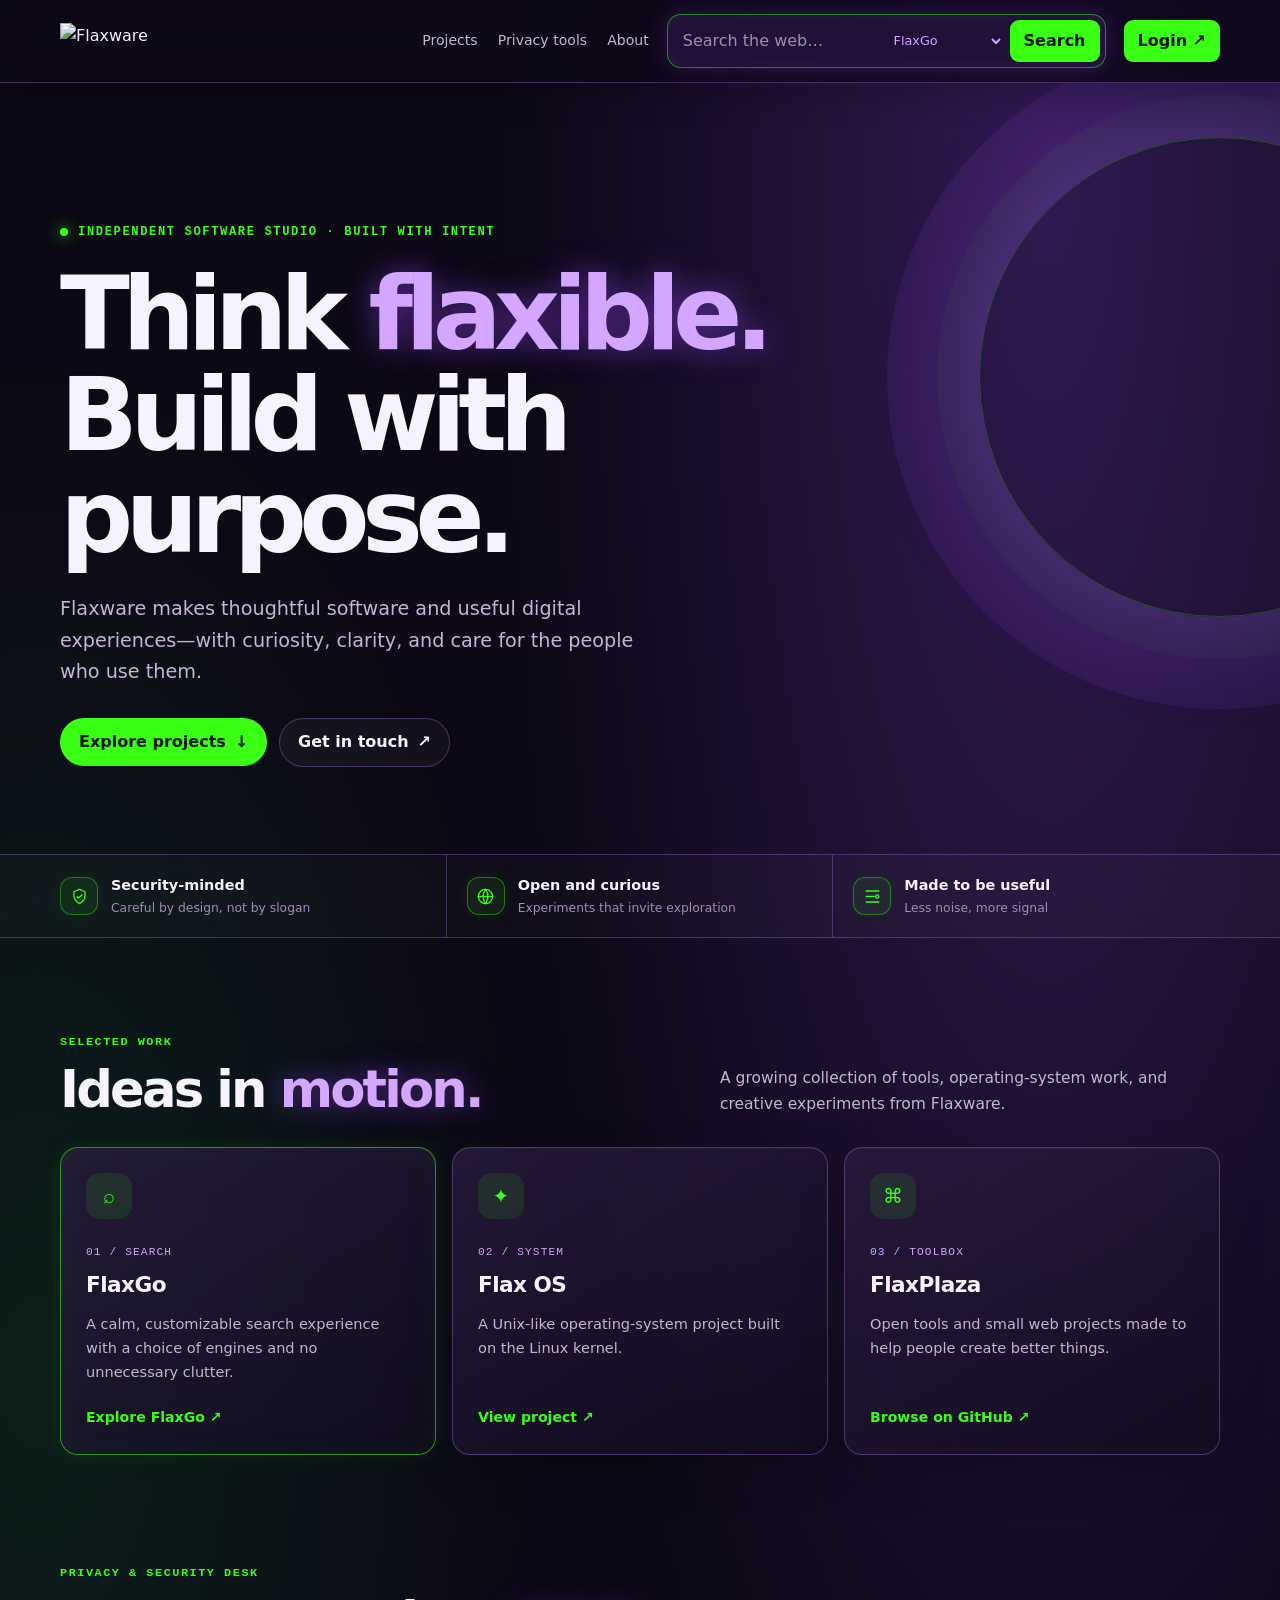
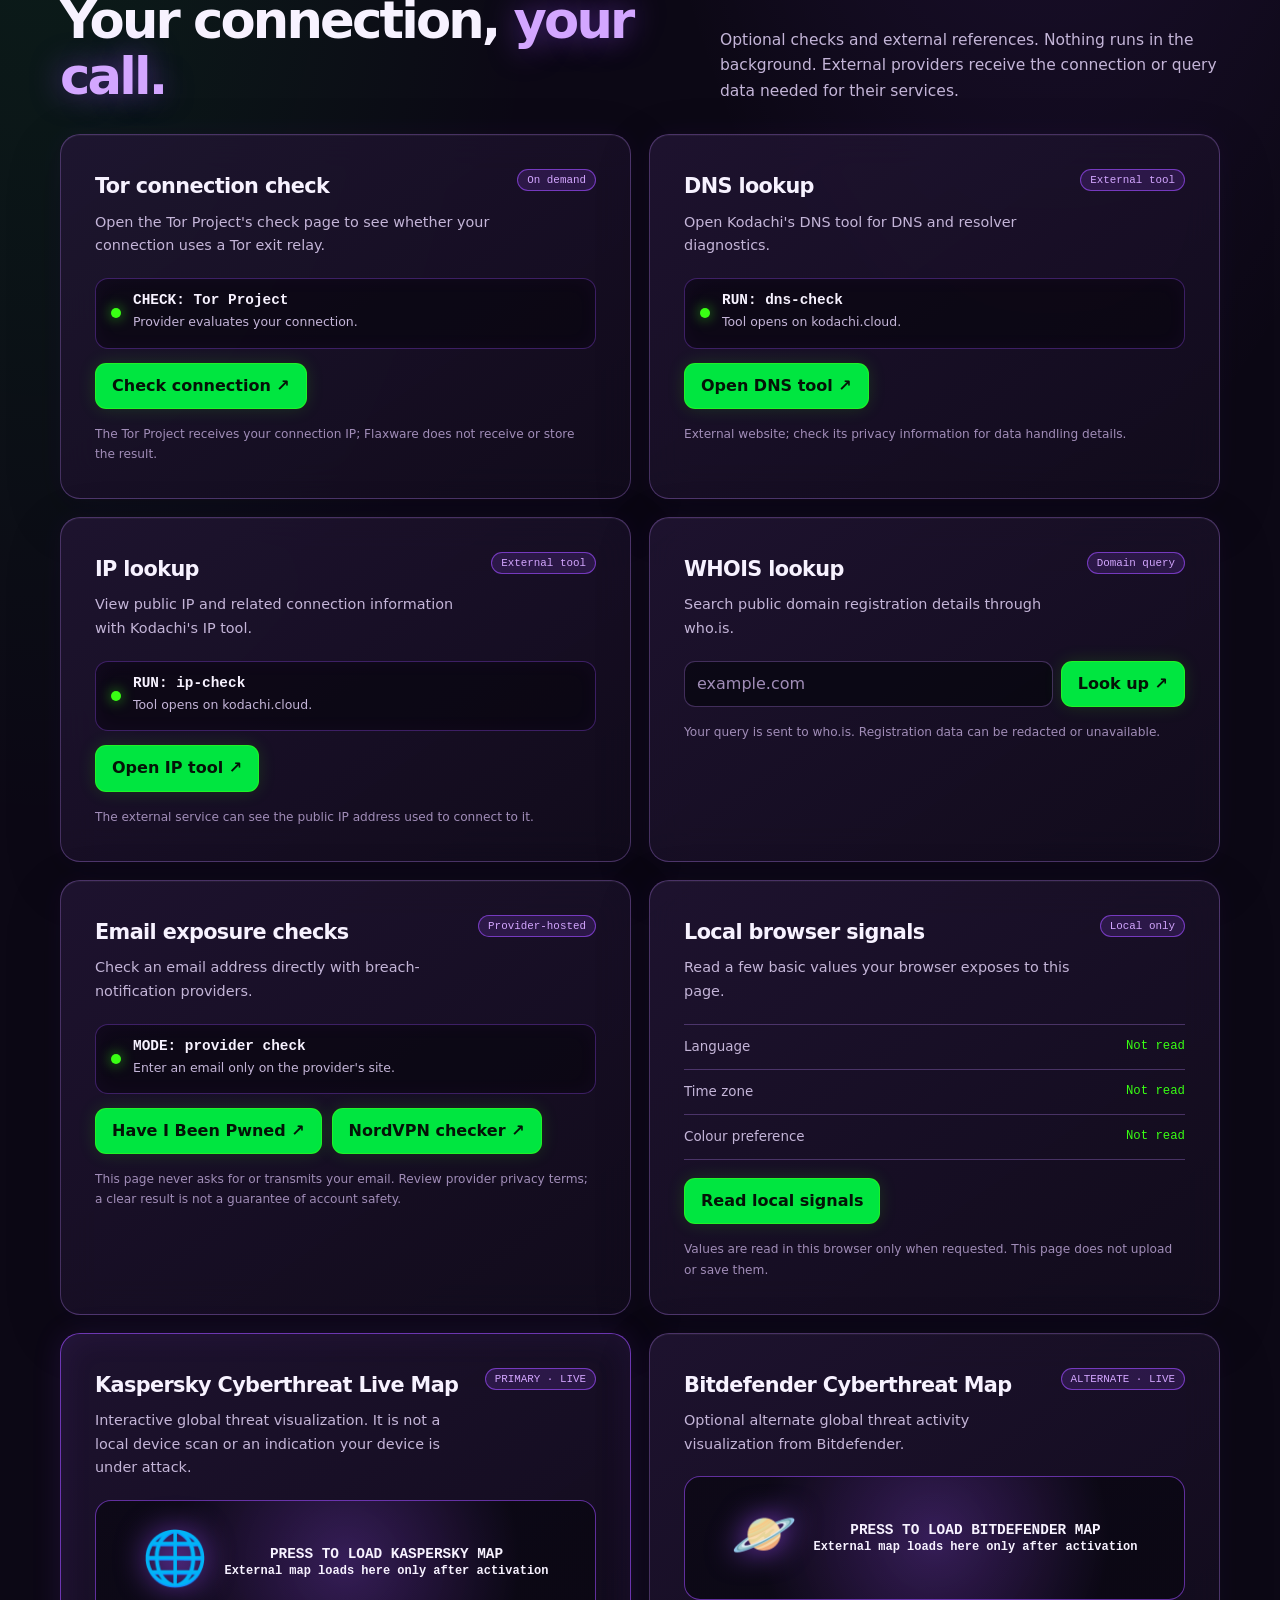
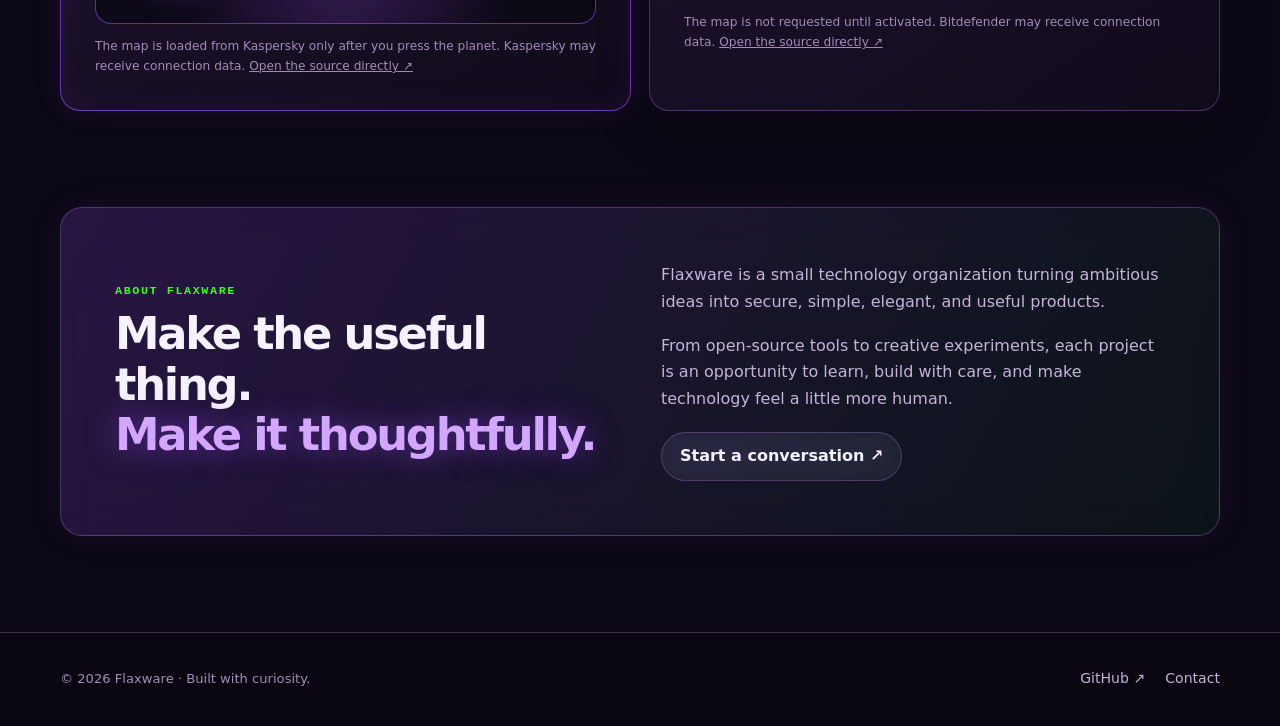
==== index.html @ 58856a40 "Add favicon, Proton login, and click-to-load threat maps" ====
<!DOCTYPE html>
<html lang="en">
<head>
  <meta charset="UTF-8">
  <meta name="viewport" content="width=device-width, initial-scale=1">
  <meta name="theme-color" content="#10091c">
  <meta name="description" content="Flaxware tools for privacy, account security, and cyber threat awareness.">
  <meta property="og:title" content="Flaxware — Thoughtful software, built with intent">
  <meta property="og:description" content="Privacy tools, useful software, and cyber threat awareness from Flaxware.">
  <meta property="og:type" content="website">
  <meta property="og:url" content="https://flaxware.github.io/">
  <link rel="icon" href="/assets/favicon.ico" sizes="any">
  <link rel="apple-touch-icon" href="/assets/logo.png">
  <link rel="canonical" href="https://flaxware.github.io/">
  <title>Flaxware — Thoughtful software, built with intent</title>
  <style>
    :root{color-scheme:dark;--bg:#0c0815;--surface:rgba(25,16,40,.78);--text:#f7f2ff;--muted:#c4b5d8;--quiet:#a18db8;--line:rgba(192,137,255,.3);--green:#39ff14;--green-deep:#00e640;--green-ink:#061709;--violet:#9d4dff;--violet-light:#d3a6ff;--radius:18px;--mono:ui-monospace,"SFMono-Regular",Consolas,monospace;--content:1160px}
    *,*::before,*::after{box-sizing:border-box}html{scroll-behavior:smooth;scroll-padding-top:100px}body{margin:0;min-width:320px;background:radial-gradient(ellipse at 82% 4%,rgba(157,77,255,.25),transparent 34rem),radial-gradient(ellipse at 3% 35%,rgba(0,230,64,.1),transparent 32rem),var(--bg);color:var(--text);font:16px/1.65 "Space Grotesk",Inter,ui-sans-serif,system-ui,-apple-system,"Segoe UI",sans-serif}a{color:inherit}button,input,select{font:inherit}button,a,select{-webkit-tap-highlight-color:transparent}:focus-visible{outline:3px solid var(--green);outline-offset:4px}::selection{color:var(--green-ink);background:var(--green)}.container{width:min(var(--content),calc(100% - 48px));margin-inline:auto}.skip-link{position:fixed;z-index:100;top:10px;left:10px;padding:10px 14px;transform:translateY(-160%);color:var(--green-ink);background:var(--green);border-radius:10px}.skip-link:focus{transform:translateY(0)}
    .site-header{position:sticky;top:0;z-index:30;border-bottom:1px solid var(--line);background:rgba(12,8,21,.84);backdrop-filter:blur(22px) saturate(150%);box-shadow:0 8px 36px rgba(0,0,0,.24)}.navbar{min-height:82px;display:flex;align-items:center;justify-content:space-between;gap:24px}.brand{display:inline-flex;align-items:center;flex:0 0 auto;text-decoration:none}.brand img{display:block;width:auto;height:36px;max-width:190px;object-fit:contain}.nav-tools{min-width:0;display:flex;align-items:center;justify-content:flex-end;gap:18px}.nav-links{display:flex;align-items:center;gap:20px}.nav-links a,.footer-links a{color:var(--muted);font-size:.88rem;text-decoration:none;white-space:nowrap}.nav-links a:hover,.footer-links a:hover{color:var(--green)}.nav-search{display:flex;gap:6px;padding:5px;border:1px solid rgba(57,255,20,.48);border-radius:14px;background:rgba(157,77,255,.15);box-shadow:0 0 26px rgba(157,77,255,.22),inset 0 0 18px rgba(57,255,20,.04);backdrop-filter:blur(14px)}.nav-search input{width:clamp(125px,16vw,220px);min-width:0;padding:8px 10px;border:0;outline:0;background:transparent;color:var(--text)}.nav-search input::placeholder{color:var(--quiet)}.nav-search select{max-width:120px;padding:0 6px;border:0;background:transparent;color:var(--violet-light);font-size:.8rem}.nav-search select option{background:#191028}.nav-search button,.login-button{padding:8px 14px;border:0;border-radius:9px;background:var(--green);color:var(--green-ink);font-weight:800;text-decoration:none;white-space:nowrap}.nav-search button{cursor:pointer}.nav-search button:hover,.login-button:hover,.button-primary:hover{background:#84ff6c;transform:translateY(-1px)}
    .hero{position:relative;overflow:hidden;padding:clamp(76px,11vw,142px) 0 88px}.hero::after{content:"";position:absolute;width:480px;height:480px;top:7%;right:-14%;z-index:-1;border:1px solid rgba(57,255,20,.25);border-radius:50%;box-shadow:0 0 0 42px rgba(57,255,20,.035),0 0 0 92px rgba(157,77,255,.1),0 0 110px rgba(157,77,255,.32);pointer-events:none}.hero-content{max-width:var(--content)}.eyebrow,.section-kicker{color:var(--green);font:600 .76rem/1.4 var(--mono);letter-spacing:.13em;text-transform:uppercase}.eyebrow{display:flex;align-items:center;gap:10px;margin:0 0 22px}.live-dot{width:8px;height:8px;border-radius:50%;background:var(--green);box-shadow:0 0 15px rgba(57,255,20,.95)}h1{max-width:850px;margin:0;font-size:clamp(3rem,8vw,6.7rem);line-height:.99;letter-spacing:-.075em;font-weight:730}h1 .accent,.section-title span,.manifesto-box h2 span{color:var(--violet-light);text-shadow:0 0 30px rgba(157,77,255,.5)}.hero-copy{max-width:610px;margin:26px 0 30px;color:var(--muted);font-size:clamp(1.05rem,2vw,1.2rem)}.hero-actions{display:flex;flex-wrap:wrap;gap:12px}.button{display:inline-flex;align-items:center;justify-content:center;gap:9px;min-height:46px;padding:10px 18px;border:1px solid transparent;border-radius:999px;text-decoration:none;font-weight:750;transition:transform .18s ease,background .18s ease,border-color .18s ease}.button-primary{color:var(--green-ink);background:var(--green)}.button-secondary{border-color:var(--line);background:rgba(255,255,255,.035);color:var(--text);backdrop-filter:blur(12px)}.button-secondary:hover{border-color:var(--violet-light);background:rgba(157,77,255,.18)}
    .signal-strip{border-block:1px solid var(--line);background:rgba(255,255,255,.025);backdrop-filter:blur(12px)}.signal-inner{display:grid;grid-template-columns:repeat(3,1fr)}.signal{display:flex;align-items:center;gap:13px;min-height:82px;padding:14px 20px;border-right:1px solid var(--line)}.signal:first-child{padding-left:0}.signal:last-child{border-right:0}.signal-icon{width:38px;height:38px;display:grid;place-items:center;flex:0 0 auto;border:1px solid rgba(57,255,20,.4);border-radius:12px;color:var(--green);background:rgba(57,255,20,.08);box-shadow:0 0 18px rgba(57,255,20,.08)}.signal-icon svg{width:19px;height:19px;stroke:currentColor;fill:none;stroke-width:1.7;stroke-linecap:round;stroke-linejoin:round}.signal strong{display:block;font-size:.9rem}.signal small{display:block;color:var(--quiet);font-size:.77rem}
    .section{padding:96px 0}.section-head{display:flex;align-items:end;justify-content:space-between;gap:30px;margin-bottom:30px}.section-kicker{margin:0 0 10px;font-size:.74rem}.section-title{margin:0;font-size:clamp(2rem,4vw,3.3rem);line-height:1.1;letter-spacing:-.055em}.section-intro{max-width:500px;margin:0;color:var(--muted);font-size:.97rem}.project-grid{display:grid;grid-template-columns:repeat(3,1fr);gap:16px}.project-card{position:relative;min-height:288px;display:flex;flex-direction:column;align-items:flex-start;padding:25px;overflow:hidden;border:1px solid var(--line);border-radius:var(--radius);background:linear-gradient(150deg,rgba(42,27,62,.76),rgba(19,13,31,.82));backdrop-filter:blur(16px);box-shadow:inset 0 1px rgba(255,255,255,.04),0 16px 48px rgba(0,0,0,.16);transition:transform .2s ease,border-color .2s ease,box-shadow .2s ease}.project-card:hover{transform:translateY(-4px);border-color:var(--violet-light);box-shadow:0 0 28px rgba(157,77,255,.17)}.project-card.featured{border-color:rgba(57,255,20,.55);box-shadow:inset 0 0 34px rgba(57,255,20,.045),0 0 22px rgba(57,255,20,.08)}.project-icon{width:46px;height:46px;display:grid;place-items:center;margin-bottom:27px;border-radius:14px;color:var(--green);background:rgba(57,255,20,.1);font-size:1.25rem}.project-number{margin:0 0 9px;color:var(--violet-light);font: .7rem var(--mono);letter-spacing:.1em}.project-card h3{margin:0 0 9px;font-size:1.35rem;letter-spacing:-.025em}.project-card p:not(.project-number){margin:0;color:var(--muted);font-size:.91rem}.project-card a{display:inline-flex;gap:8px;margin-top:auto;padding-top:22px;color:var(--green);text-decoration:none;font-weight:700;font-size:.88rem}.project-card a:hover{color:var(--violet-light)}
    .privacy-section{padding-top:14px}.privacy-grid{display:grid;grid-template-columns:repeat(2,minmax(0,1fr));gap:18px}.tool-card{padding:clamp(22px,4vw,34px);border:1px solid var(--line);border-radius:20px;background:linear-gradient(145deg,rgba(35,22,54,.78),rgba(18,12,29,.83));backdrop-filter:blur(18px);box-shadow:inset 0 1px rgba(255,255,255,.045),0 18px 56px rgba(0,0,0,.18),0 0 28px rgba(157,77,255,.06)}.tool-top{display:flex;justify-content:space-between;align-items:flex-start;gap:18px;margin-bottom:20px}.tool-card h3{margin:0 0 7px;font-size:1.3rem;letter-spacing:-.03em}.tool-card p{margin:0;color:var(--muted);font-size:.9rem}.tool-tag{flex:0 0 auto;padding:4px 9px;border:1px solid rgba(157,77,255,.65);border-radius:99px;color:var(--violet-light);background:rgba(157,77,255,.16);font:.68rem var(--mono)}.terminal-output{display:flex;align-items:center;gap:12px;min-height:66px;margin:20px 0 14px;padding:13px 15px;border:1px solid rgba(157,77,255,.34);border-radius:13px;background:rgba(9,7,16,.68);box-shadow:inset 0 0 20px rgba(157,77,255,.045)}.result-light{width:10px;height:10px;flex:0 0 auto;border-radius:50%;background:var(--green);box-shadow:0 0 13px rgba(57,255,20,.7)}.terminal-output strong{display:block;font:600 .9rem var(--mono)}.terminal-output small{color:var(--muted);font-size:.78rem}.tool-actions{display:flex;gap:10px;align-items:center;flex-wrap:wrap}.tool-button{display:inline-flex;align-items:center;gap:8px;min-height:44px;padding:9px 16px;border:1px solid rgba(57,255,20,.55);border-radius:11px;background:var(--green-deep);color:#041307;font-weight:800;text-decoration:none;cursor:pointer;box-shadow:0 0 18px rgba(57,255,20,.14)}.tool-button:hover{background:var(--green);box-shadow:0 0 24px rgba(57,255,20,.3)}.lookup-form{display:flex;gap:8px;margin:18px 0 0}.lookup-form input{flex:1;min-width:0;min-height:44px;padding:9px 12px;border:1px solid var(--line);border-radius:11px;background:rgba(9,7,16,.76);color:var(--text)}.lookup-form input::placeholder{color:var(--quiet)}.privacy-note{margin-top:15px!important;color:var(--quiet)!important;font-size:.76rem!important}.local-list{display:grid;margin:16px 0 18px;border-top:1px solid var(--line)}.local-row{display:flex;justify-content:space-between;gap:20px;padding:11px 0;border-bottom:1px solid var(--line);font-size:.84rem}.local-row span:first-child{color:var(--muted)}.local-row output{max-width:60%;overflow-wrap:anywhere;color:var(--green);font-family:var(--mono);font-size:.77rem;text-align:right}
    .map-primary{border-color:rgba(157,77,255,.65);box-shadow:inset 0 0 34px rgba(157,77,255,.08),0 0 30px rgba(157,77,255,.12)}.planet-button{width:100%;min-height:124px;display:flex;align-items:center;justify-content:center;gap:16px;margin:18px 0 12px;padding:18px;border:1px solid rgba(157,77,255,.58);border-radius:16px;background:radial-gradient(circle at center,rgba(157,77,255,.24),rgba(9,7,16,.7) 68%);color:var(--text);font:600 .9rem var(--mono);cursor:pointer;transition:box-shadow .2s ease,transform .2s ease}.planet-button:hover{transform:translateY(-2px);box-shadow:0 0 30px rgba(157,77,255,.28)}.planet{font-size:3.3rem;line-height:1;filter:drop-shadow(0 0 15px rgba(157,77,255,.8))}.map-frame{display:block;width:100%;height:430px;margin-top:16px;border:1px solid var(--line);border-radius:13px;background:#08060e}.map-frame[hidden]{display:none}.map-note{margin-top:12px!important}
    .manifesto{padding:0 0 96px}.manifesto-box{display:grid;grid-template-columns:1fr 1fr;gap:42px;align-items:center;padding:clamp(25px,6vw,54px);border:1px solid var(--line);border-radius:22px;background:linear-gradient(120deg,rgba(157,77,255,.2),rgba(0,230,64,.055));backdrop-filter:blur(18px);box-shadow:0 0 38px rgba(157,77,255,.08)}.manifesto-box h2{margin:0;font-size:clamp(1.8rem,3.5vw,2.8rem);line-height:1.12;letter-spacing:-.05em}.manifesto-copy p{margin:0 0 18px;color:var(--muted)}.manifesto-copy p:last-of-type{margin-bottom:20px}.site-footer{border-top:1px solid var(--line);background:rgba(0,0,0,.2)}.footer-inner{min-height:92px;display:flex;align-items:center;justify-content:space-between;gap:24px;color:var(--quiet);font-size:.82rem}.footer-inner p{margin:0}.footer-links{display:flex;gap:20px}.sr-only{position:absolute;width:1px;height:1px;padding:0;margin:-1px;overflow:hidden;clip:rect(0,0,0,0);white-space:nowrap;border:0}
    @media(max-width:1100px){.nav-links{display:none}}@media(max-width:800px){.container{width:min(var(--content),calc(100% - 36px))}.project-grid{grid-template-columns:repeat(2,1fr)}.project-card:last-child{grid-column:1/-1;min-height:240px}.privacy-grid,.manifesto-box{grid-template-columns:1fr}.manifesto-box{gap:22px}.signal{padding-inline:12px}}
    @media(max-width:560px){html{scroll-padding-top:120px}.container{width:calc(100% - 32px)}.navbar{min-height:112px;align-items:flex-start;flex-direction:column;justify-content:center;gap:8px;padding-block:10px}.brand img{height:28px}.nav-tools{width:100%}.nav-search{width:100%;padding:4px}.nav-search input{flex:1;width:auto}.nav-search select{max-width:100px}.nav-search button{padding-inline:10px}.hero{padding:70px 0 64px}h1{font-size:clamp(2.8rem,14vw,4.7rem)}.signal-inner{grid-template-columns:1fr;padding-block:8px}.signal,.signal:first-child{min-height:64px;padding:10px 0;border-right:0;border-bottom:1px solid var(--line)}.signal:last-child{border-bottom:0}.section{padding:72px 0}.section-head{display:block}.section-intro{margin-top:15px}.project-grid{grid-template-columns:1fr}.project-card,.project-card:last-child{grid-column:auto;min-height:250px}.privacy-section{padding-top:0}.tool-top{display:block}.tool-tag{display:inline-block;margin-top:13px}.lookup-form{flex-wrap:wrap}.lookup-form input{flex-basis:100%}.map-frame{height:340px}.footer-inner{align-items:flex-start;flex-direction:column;justify-content:center;padding-block:22px;gap:12px}}
    @media(prefers-reduced-motion:reduce){*,*::before,*::after{scroll-behavior:auto!important;transition-duration:.01ms!important;animation-duration:.01ms!important;animation-iteration-count:1!important}}
  </style>
</head>
<body>
  <a class="skip-link" href="#main">Skip to content</a>
  <header class="site-header"><nav class="navbar container" aria-label="Main navigation">
    <a class="brand" href="#home" aria-label="Flaxware home"><img src="assets/logo.svg" alt="Flaxware"></a>
    <div class="nav-tools"><div class="nav-links"><a href="#projects">Projects</a><a href="#privacy">Privacy tools</a><a href="#about">About</a></div>
      <form class="nav-search" id="searchForm" role="search"><label class="sr-only" for="query">Search the web</label><input id="query" name="q" type="search" placeholder="Search the web…" autocomplete="off" required><label class="sr-only" for="engine">Choose search engine</label><select id="engine" aria-label="Choose search engine"><option value="flaxgo">FlaxGo</option><option value="flaxgo-onion" disabled>FlaxGo .onion (address needed)</option><option value="duckduckgo">DuckDuckGo</option><option value="brave">Brave</option><option value="startpage">Startpage</option><option value="youtube">YouTube</option><option value="wikipedia">Wikipedia</option><option value="reddit">Reddit</option></select><button type="submit">Search</button></form>
      <a class="login-button" href="https://proton.me/login" target="_blank" rel="noopener noreferrer">Login ↗</a>
    </div>
  </nav></header>
  <main id="main">
    <section class="hero" id="home"><div class="container hero-content"><p class="eyebrow"><span class="live-dot" aria-hidden="true"></span> Independent software studio · built with intent</p><h1>Think <span class="accent">flaxible.</span><br>Build with purpose.</h1><p class="hero-copy">Flaxware makes thoughtful software and useful digital experiences—with curiosity, clarity, and care for the people who use them.</p><div class="hero-actions"><a class="button button-primary" href="#projects">Explore projects <span aria-hidden="true">↓</span></a><a class="button button-secondary" href="mailto:superflax.step808@passfwd.com">Get in touch <span aria-hidden="true">↗</span></a></div></div></section>
    <section class="signal-strip" aria-label="Flaxware principles"><div class="signal-inner container"><div class="signal"><span class="signal-icon" aria-hidden="true"><svg viewBox="0 0 24 24"><path d="M12 3 19 6v5c0 4.5-3 7.7-7 10-4-2.3-7-5.5-7-10V6z"/><path d="m9 12 2 2 4-4"/></svg></span><span><strong>Security-minded</strong><small>Careful by design, not by slogan</small></span></div><div class="signal"><span class="signal-icon" aria-hidden="true"><svg viewBox="0 0 24 24"><circle cx="12" cy="12" r="9"/><path d="M3 12h18M12 3a15 15 0 0 1 0 18M12 3a15 15 0 0 0 0 18"/></svg></span><span><strong>Open and curious</strong><small>Experiments that invite exploration</small></span></div><div class="signal"><span class="signal-icon" aria-hidden="true"><svg viewBox="0 0 24 24"><path d="M4 5h16M4 12h10M4 19h16"/><circle cx="18" cy="12" r="2"/></svg></span><span><strong>Made to be useful</strong><small>Less noise, more signal</small></span></div></div></section>
    <section class="section" id="projects"><div class="container"><div class="section-head"><div><p class="section-kicker">Selected work</p><h2 class="section-title">Ideas in <span>motion.</span></h2></div><p class="section-intro">A growing collection of tools, operating-system work, and creative experiments from Flaxware.</p></div><div class="project-grid"><article class="project-card featured"><div class="project-icon" aria-hidden="true">⌕</div><p class="project-number">01 / SEARCH</p><h3>FlaxGo</h3><p>A calm, customizable search experience with a choice of engines and no unnecessary clutter.</p><a href="https://flaxware.github.io/flaxgo">Explore FlaxGo ↗</a></article><article class="project-card"><div class="project-icon" aria-hidden="true">✦</div><p class="project-number">02 / SYSTEM</p><h3>Flax OS</h3><p>A Unix-like operating-system project built on the Linux kernel.</p><a href="https://flaxware.github.io/flax.system" target="_blank" rel="noopener noreferrer">View project ↗</a></article><article class="project-card"><div class="project-icon" aria-hidden="true">⌘</div><p class="project-number">03 / TOOLBOX</p><h3>FlaxPlaza</h3><p>Open tools and small web projects made to help people create better things.</p><a href="https://github.com/flaxware/flaxplaza" target="_blank" rel="noopener noreferrer">Browse on GitHub ↗</a></article></div></div></section>
    <section class="section privacy-section" id="privacy"><div class="container"><div class="section-head"><div><p class="section-kicker">Privacy &amp; security desk</p><h2 class="section-title">Your connection, <span>your call.</span></h2></div><p class="section-intro">Optional checks and external references. Nothing runs in the background. External providers receive the connection or query data needed for their services.</p></div>
      <div class="privacy-grid">
        <article class="tool-card"><div class="tool-top"><div><h3>Tor connection check</h3><p>Open the Tor Project's check page to see whether your connection uses a Tor exit relay.</p></div><span class="tool-tag">On demand</span></div><div class="terminal-output"><span class="result-light" aria-hidden="true"></span><span><strong>CHECK: Tor Project</strong><small>Provider evaluates your connection.</small></span></div><div class="tool-actions"><a class="tool-button" href="https://check.torproject.org/" target="_blank" rel="noopener noreferrer">Check connection ↗</a></div><p class="privacy-note">The Tor Project receives your connection IP; Flaxware does not receive or store the result.</p></article>
        <article class="tool-card"><div class="tool-top"><div><h3>DNS lookup</h3><p>Open Kodachi's DNS tool for DNS and resolver diagnostics.</p></div><span class="tool-tag">External tool</span></div><div class="terminal-output"><span class="result-light" aria-hidden="true"></span><span><strong>RUN: dns-check</strong><small>Tool opens on kodachi.cloud.</small></span></div><div class="tool-actions"><a class="tool-button" href="https://kodachi.cloud/tools/dns.html" target="_blank" rel="noopener noreferrer">Open DNS tool ↗</a></div><p class="privacy-note">External website; check its privacy information for data handling details.</p></article>
        <article class="tool-card"><div class="tool-top"><div><h3>IP lookup</h3><p>View public IP and related connection information with Kodachi's IP tool.</p></div><span class="tool-tag">External tool</span></div><div class="terminal-output"><span class="result-light" aria-hidden="true"></span><span><strong>RUN: ip-check</strong><small>Tool opens on kodachi.cloud.</small></span></div><div class="tool-actions"><a class="tool-button" href="https://kodachi.cloud/tools/ip.html" target="_blank" rel="noopener noreferrer">Open IP tool ↗</a></div><p class="privacy-note">The external service can see the public IP address used to connect to it.</p></article>
        <article class="tool-card"><div class="tool-top"><div><h3>WHOIS lookup</h3><p>Search public domain registration details through who.is.</p></div><span class="tool-tag">Domain query</span></div><form class="lookup-form" id="whoisForm"><label class="sr-only" for="whoisDomain">Domain name for WHOIS lookup</label><input id="whoisDomain" name="domain" type="text" placeholder="example.com" autocomplete="url" required><button class="tool-button" type="submit">Look up ↗</button></form><p class="privacy-note">Your query is sent to who.is. Registration data can be redacted or unavailable.</p></article>
        <article class="tool-card"><div class="tool-top"><div><h3>Email exposure checks</h3><p>Check an email address directly with breach-notification providers.</p></div><span class="tool-tag">Provider-hosted</span></div><div class="terminal-output"><span class="result-light" aria-hidden="true"></span><span><strong>MODE: provider check</strong><small>Enter an email only on the provider's site.</small></span></div><div class="tool-actions"><a class="tool-button" href="https://haveibeenpwned.com/" target="_blank" rel="noopener noreferrer">Have I Been Pwned ↗</a><a class="tool-button" href="https://nordvpn.com/data-leak-checker/" target="_blank" rel="noopener noreferrer">NordVPN checker ↗</a></div><p class="privacy-note">This page never asks for or transmits your email. Review provider privacy terms; a clear result is not a guarantee of account safety.</p></article>
        <article class="tool-card"><div class="tool-top"><div><h3>Local browser signals</h3><p>Read a few basic values your browser exposes to this page.</p></div><span class="tool-tag">Local only</span></div><div class="local-list" aria-live="polite"><div class="local-row"><span>Language</span><output id="signalLanguage">Not read</output></div><div class="local-row"><span>Time zone</span><output id="signalTimezone">Not read</output></div><div class="local-row"><span>Colour preference</span><output id="signalColor">Not read</output></div></div><div class="tool-actions"><button class="tool-button" id="readSignals" type="button">Read local signals</button></div><p class="privacy-note">Values are read in this browser only when requested. This page does not upload or save them.</p></article>
        <article class="tool-card map-primary"><div class="tool-top"><div><h3>Kaspersky Cyberthreat Live Map</h3><p>Interactive global threat visualization. It is not a local device scan or an indication your device is under attack.</p></div><span class="tool-tag">PRIMARY · LIVE</span></div><button class="planet-button" type="button" data-map="kaspersky" aria-controls="kasperskyMap" aria-expanded="false"><span class="planet" aria-hidden="true">🌐</span><span>PRESS TO LOAD KASPERSKY MAP<br><small>External map loads here only after activation</small></span></button><iframe class="map-frame" id="kasperskyMap" title="Kaspersky cyberthreat live map" loading="lazy" referrerpolicy="no-referrer" allow="fullscreen" hidden></iframe><p class="privacy-note map-note">The map is loaded from Kaspersky only after you press the planet. Kaspersky may receive connection data. <a href="https://cybermap.kaspersky.com/" target="_blank" rel="noopener noreferrer">Open the source directly ↗</a></p></article>
        <article class="tool-card"><div class="tool-top"><div><h3>Bitdefender Cyberthreat Map</h3><p>Optional alternate global threat activity visualization from Bitdefender.</p></div><span class="tool-tag">ALTERNATE · LIVE</span></div><button class="planet-button" type="button" data-map="bitdefender" aria-controls="bitdefenderMap" aria-expanded="false"><span class="planet" aria-hidden="true">🪐</span><span>PRESS TO LOAD BITDEFENDER MAP<br><small>External map loads here only after activation</small></span></button><iframe class="map-frame" id="bitdefenderMap" title="Bitdefender live cyber threat map" loading="lazy" referrerpolicy="no-referrer" allow="fullscreen" hidden></iframe><p class="privacy-note map-note">The map is not requested until activated. Bitdefender may receive connection data. <a href="https://threatmap.bitdefender.com/" target="_blank" rel="noopener noreferrer">Open the source directly ↗</a></p></article>
      </div>
    </div></section>
    <section class="manifesto" id="about"><div class="container manifesto-box"><div><p class="section-kicker">About Flaxware</p><h2>Make the useful thing.<br><span>Make it thoughtfully.</span></h2></div><div class="manifesto-copy"><p>Flaxware is a small technology organization turning ambitious ideas into secure, simple, elegant, and useful products.</p><p>From open-source tools to creative experiments, each project is an opportunity to learn, build with care, and make technology feel a little more human.</p><a class="button button-secondary" href="mailto:superflax.step808@passfwd.com">Start a conversation ↗</a></div></div></section>
  </main>
  <footer class="site-footer"><div class="container footer-inner"><p>© 2026 Flaxware · Built with curiosity.</p><div class="footer-links"><a href="https://github.com/flaxware/flaxplaza" target="_blank" rel="noopener noreferrer">GitHub ↗</a><a href="mailto:superflax.step808@passfwd.com">Contact</a></div></div></footer>
  <script>
    (() => {
      const engines = {
        flaxgo: "https://flaxware.github.io/flaxgo?q=",
        duckduckgo: "https://duckduckgo.com/?q=",
        brave: "https://search.brave.com/search?q=",
        startpage: "https://www.startpage.com/sp/search?query=",
        youtube: "https://www.youtube.com/results?search_query=",
        wikipedia: "https://en.wikipedia.org/w/index.php?search=",
        reddit: "https://www.reddit.com/search/?q="
      };
      const form = document.getElementById("searchForm");
      const query = document.getElementById("query");
      const engine = document.getElementById("engine");
      try { const saved = localStorage.getItem("flaxgo-engine"); if (saved && engines[saved]) engine.value = saved; } catch (_) { /* Storage may be unavailable. */ }
      engine.addEventListener("change", () => { try { localStorage.setItem("flaxgo-engine", engine.value); } catch (_) { /* Search still works this visit. */ } });
      form.addEventListener("submit", (event) => { event.preventDefault(); const term = query.value.trim(); if (!term) { query.focus(); return; } const base = engines[engine.value]; if (base) window.location.assign(base + encodeURIComponent(term)); });
      document.addEventListener("keydown", (event) => { const target = event.target; const typing = target instanceof HTMLElement && (target.isContentEditable || /^(INPUT|TEXTAREA|SELECT)$/.test(target.tagName)); if (event.key === "/" && !typing && !event.altKey && !event.ctrlKey && !event.metaKey) { event.preventDefault(); query.focus(); } });
      document.querySelectorAll("[data-map]").forEach((button) => {
        button.addEventListener("click", () => {
          const provider = button.dataset.map;
          const frame = document.getElementById(provider === "kaspersky" ? "kasperskyMap" : "bitdefenderMap");
          const mapUrl = provider === "kaspersky" ? "https://cybermap.kaspersky.com/" : "https://threatmap.bitdefender.com/";
          if (!frame.src) frame.src = mapUrl;
          frame.hidden = false;
          button.setAttribute("aria-expanded", "true");
          button.querySelector("small").textContent = "Map loaded below. Press again to focus it.";
          if (button.dataset.activated) frame.scrollIntoView({ behavior: "smooth", block: "center" });
          button.dataset.activated = "true";
        });
      });
      const whoisInput = document.getElementById("whoisDomain");
      document.getElementById("whoisForm").addEventListener("submit", (event) => {
        event.preventDefault();
        const domain = whoisInput.value.trim().replace(/^https?:\/\//i, "").split(/[/?#]/)[0];
        if (!domain || !/^(?=.{1,253}$)(?:[a-z0-9](?:[a-z0-9-]{0,61}[a-z0-9])?\.)+[a-z]{2,63}$/i.test(domain)) { whoisInput.setCustomValidity("Enter a domain such as example.com."); whoisInput.reportValidity(); return; }
        whoisInput.setCustomValidity("");
        window.open("https://who.is/whois/" + encodeURIComponent(domain), "_blank", "noopener,noreferrer");
      });
      whoisInput.addEventListener("input", (event) => event.currentTarget.setCustomValidity(""));
      document.getElementById("readSignals").addEventListener("click", () => {
        const language = navigator.language || "Not available";
        let timezone = "Not available";
        try { timezone = Intl.DateTimeFormat().resolvedOptions().timeZone || timezone; } catch (_) { /* Unavailable in this browser. */ }
        const color = window.matchMedia("(prefers-color-scheme: dark)").matches ? "Dark" : "Light";
        document.getElementById("signalLanguage").textContent = language;
        document.getElementById("signalTimezone").textContent = timezone;
        document.getElementById("signalColor").textContent = color;
      });
    })();
  </script>
</body>
</html>
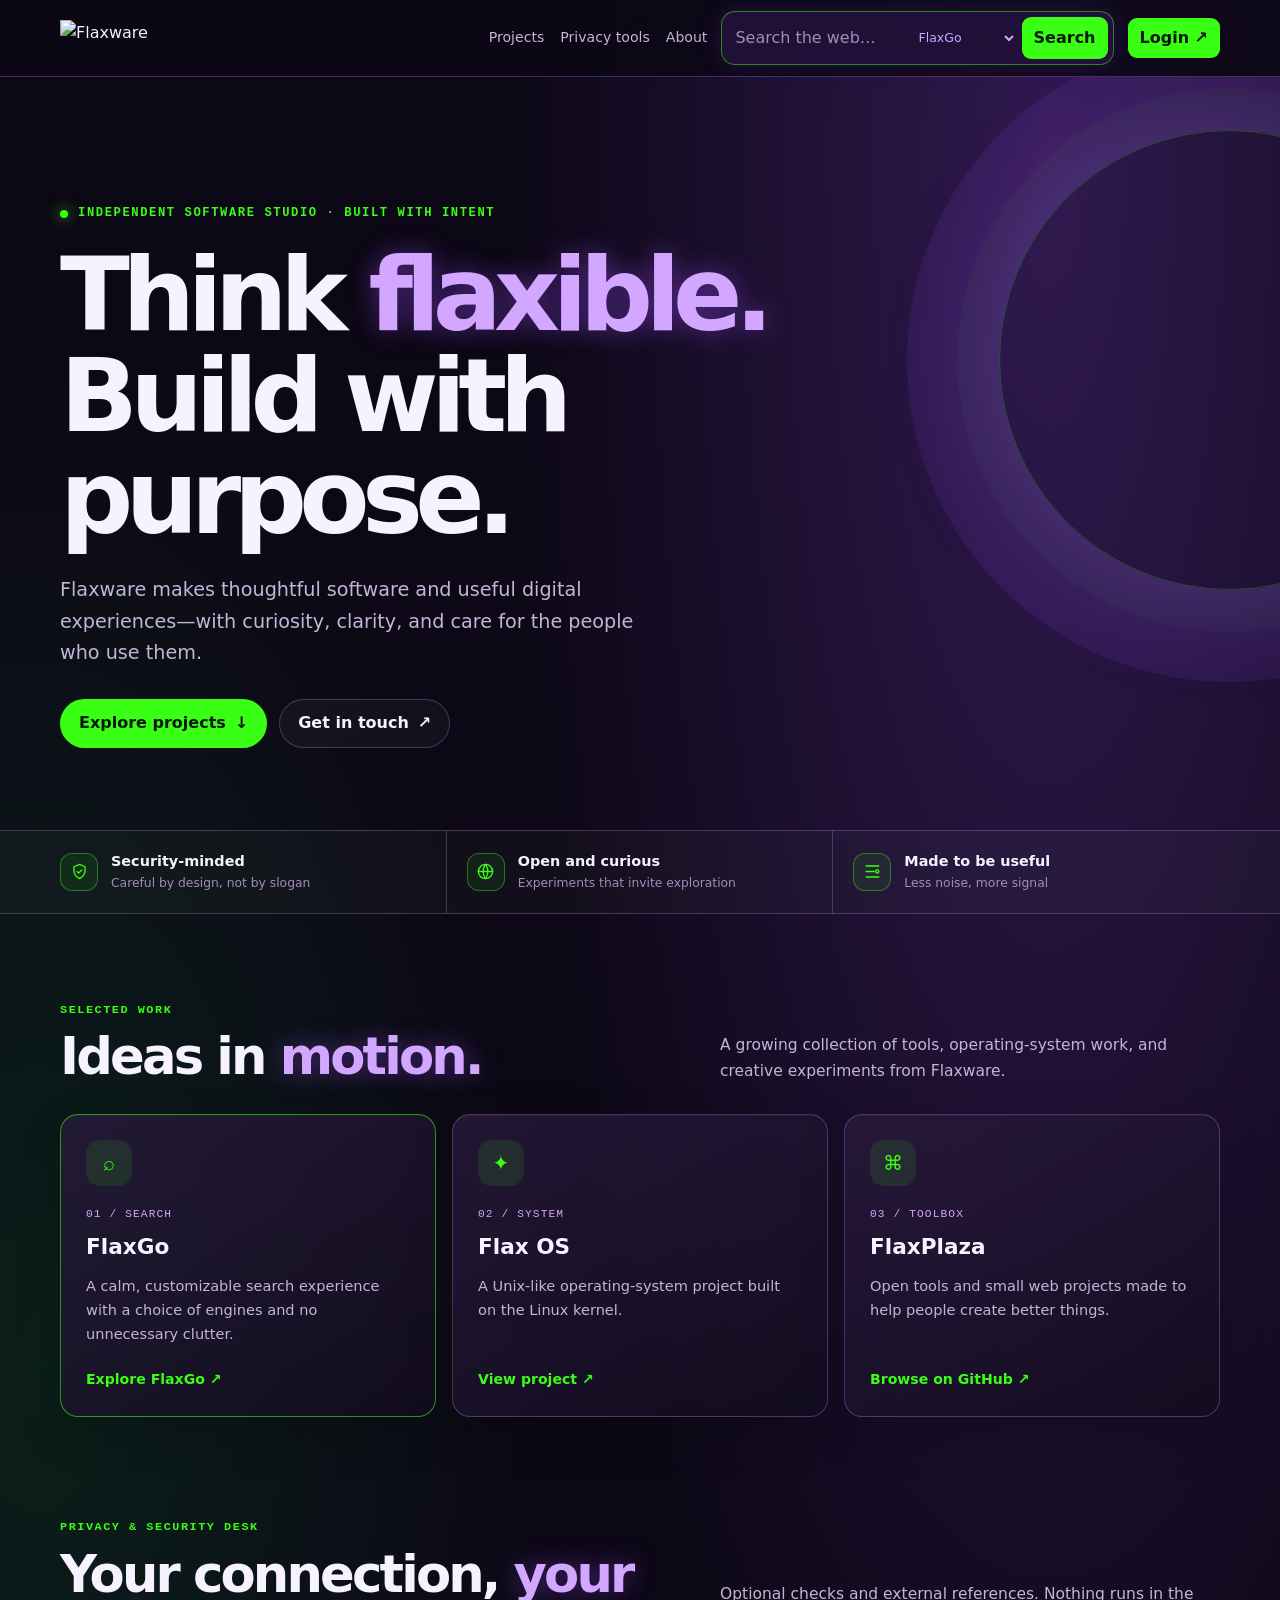
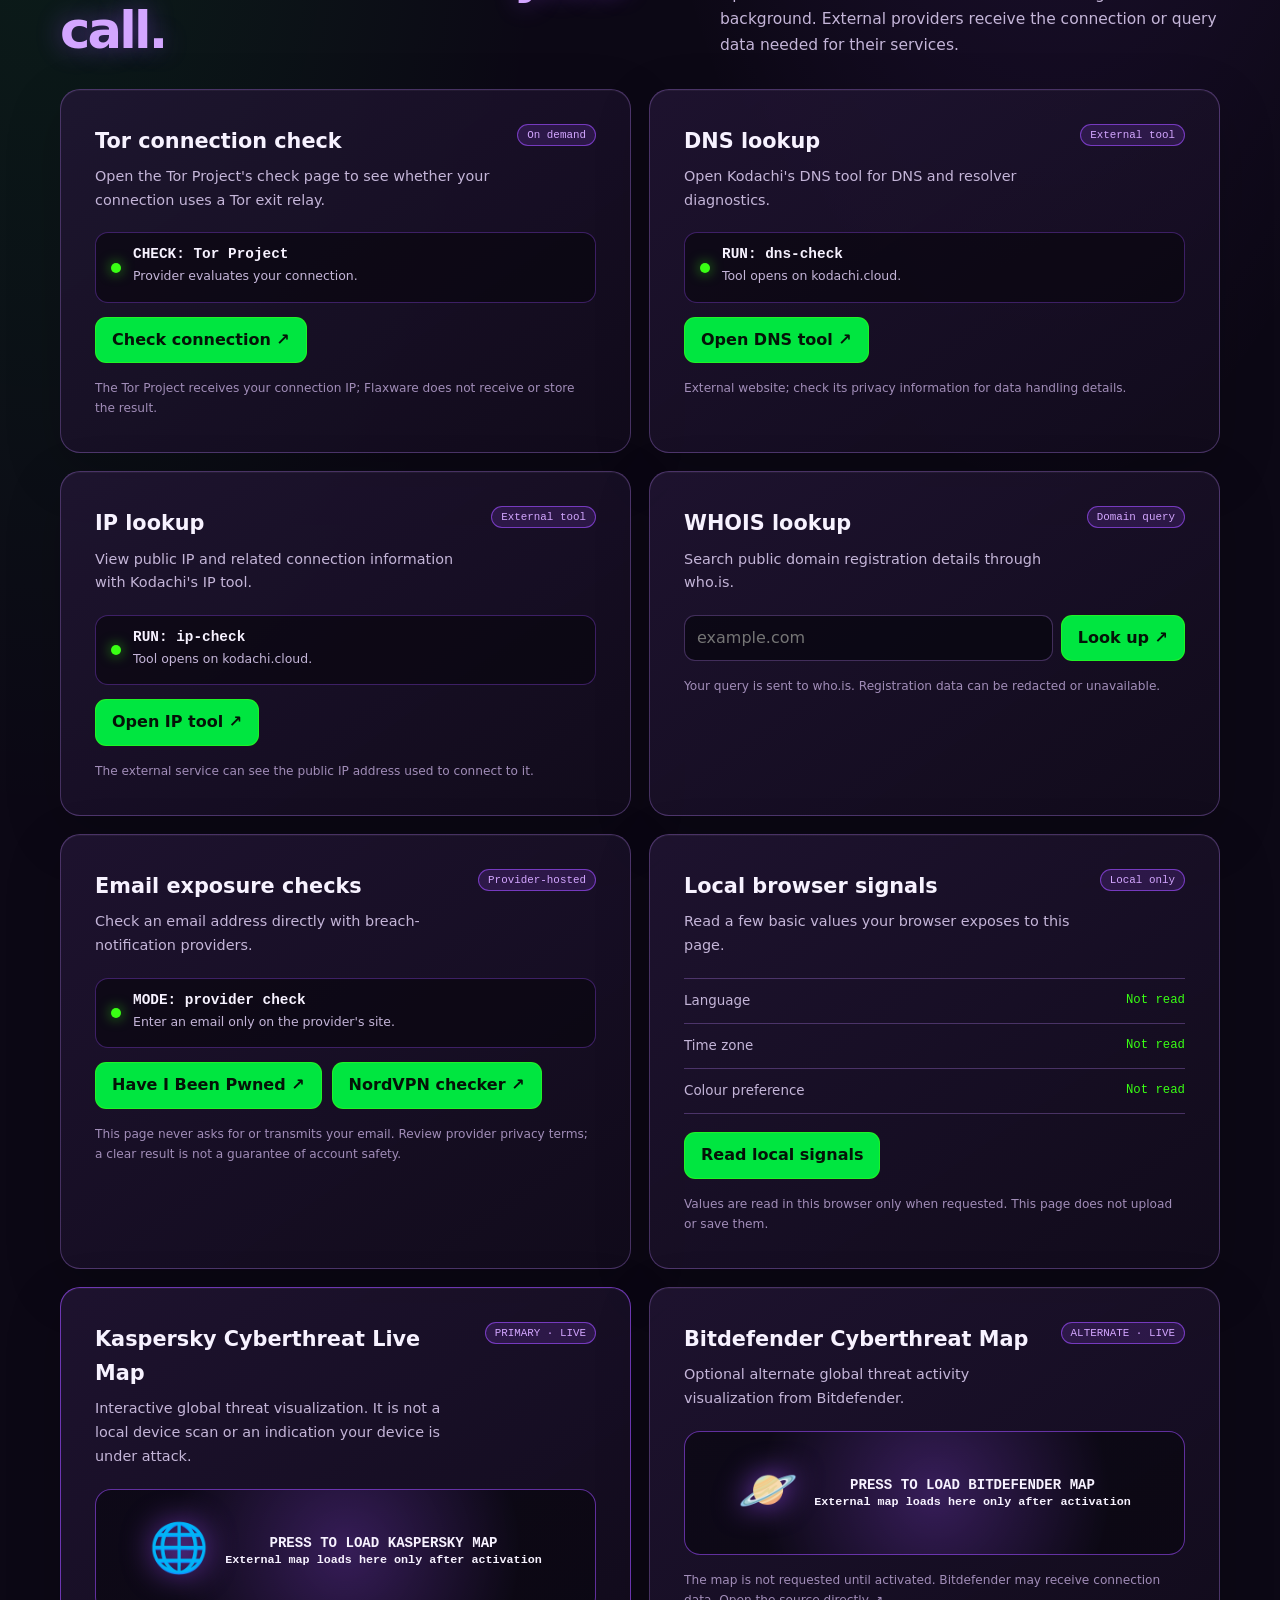
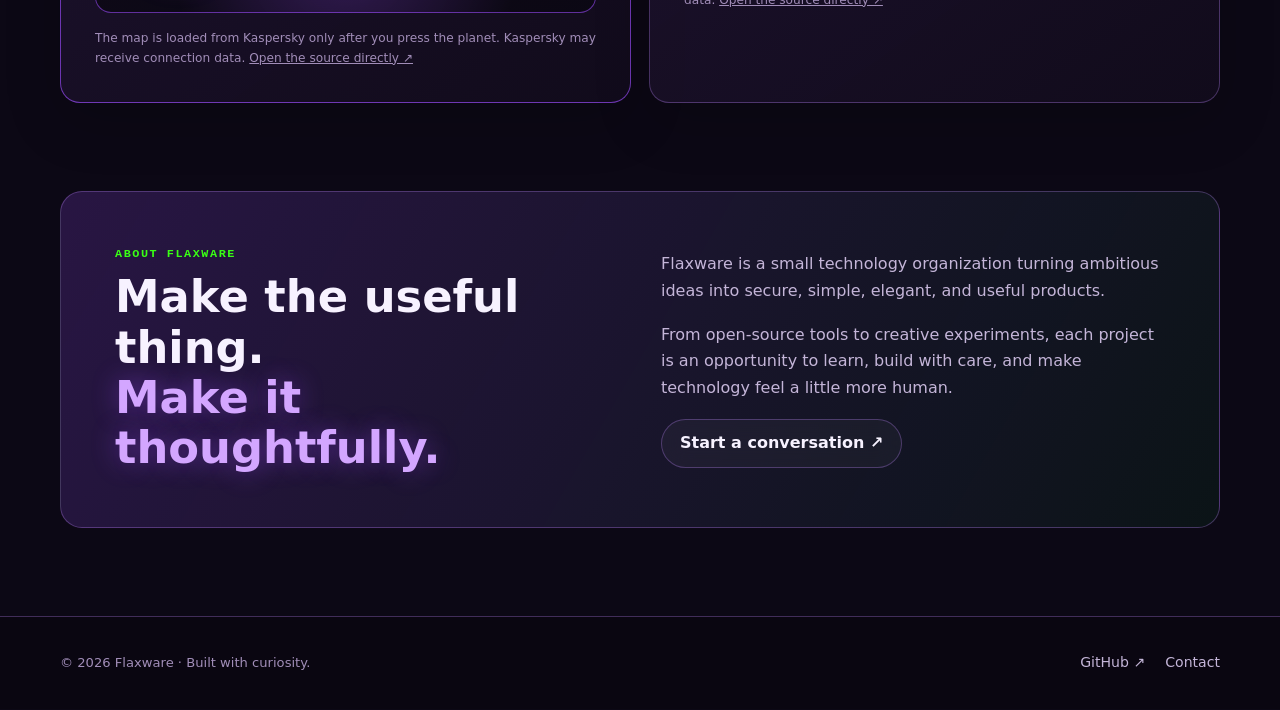
==== commit 9b2db003: "Improve mobile responsiveness across Flaxware homepage" ====
--- a/index.html
+++ b/index.html
@@ -2,7 +2,7 @@
 <html lang="en">
 <head>
   <meta charset="UTF-8">
-  <meta name="viewport" content="width=device-width, initial-scale=1">
+  <meta name="viewport" content="width=device-width, initial-scale=1, viewport-fit=cover">
   <meta name="theme-color" content="#10091c">
   <meta name="description" content="Flaxware tools for privacy, account security, and cyber threat awareness.">
   <meta property="og:title" content="Flaxware — Thoughtful software, built with intent">
@@ -14,18 +14,186 @@
   <link rel="canonical" href="https://flaxware.github.io/">
   <title>Flaxware — Thoughtful software, built with intent</title>
   <style>
-    :root{color-scheme:dark;--bg:#0c0815;--surface:rgba(25,16,40,.78);--text:#f7f2ff;--muted:#c4b5d8;--quiet:#a18db8;--line:rgba(192,137,255,.3);--green:#39ff14;--green-deep:#00e640;--green-ink:#061709;--violet:#9d4dff;--violet-light:#d3a6ff;--radius:18px;--mono:ui-monospace,"SFMono-Regular",Consolas,monospace;--content:1160px}
-    *,*::before,*::after{box-sizing:border-box}html{scroll-behavior:smooth;scroll-padding-top:100px}body{margin:0;min-width:320px;background:radial-gradient(ellipse at 82% 4%,rgba(157,77,255,.25),transparent 34rem),radial-gradient(ellipse at 3% 35%,rgba(0,230,64,.1),transparent 32rem),var(--bg);color:var(--text);font:16px/1.65 "Space Grotesk",Inter,ui-sans-serif,system-ui,-apple-system,"Segoe UI",sans-serif}a{color:inherit}button,input,select{font:inherit}button,a,select{-webkit-tap-highlight-color:transparent}:focus-visible{outline:3px solid var(--green);outline-offset:4px}::selection{color:var(--green-ink);background:var(--green)}.container{width:min(var(--content),calc(100% - 48px));margin-inline:auto}.skip-link{position:fixed;z-index:100;top:10px;left:10px;padding:10px 14px;transform:translateY(-160%);color:var(--green-ink);background:var(--green);border-radius:10px}.skip-link:focus{transform:translateY(0)}
-    .site-header{position:sticky;top:0;z-index:30;border-bottom:1px solid var(--line);background:rgba(12,8,21,.84);backdrop-filter:blur(22px) saturate(150%);box-shadow:0 8px 36px rgba(0,0,0,.24)}.navbar{min-height:82px;display:flex;align-items:center;justify-content:space-between;gap:24px}.brand{display:inline-flex;align-items:center;flex:0 0 auto;text-decoration:none}.brand img{display:block;width:auto;height:36px;max-width:190px;object-fit:contain}.nav-tools{min-width:0;display:flex;align-items:center;justify-content:flex-end;gap:18px}.nav-links{display:flex;align-items:center;gap:20px}.nav-links a,.footer-links a{color:var(--muted);font-size:.88rem;text-decoration:none;white-space:nowrap}.nav-links a:hover,.footer-links a:hover{color:var(--green)}.nav-search{display:flex;gap:6px;padding:5px;border:1px solid rgba(57,255,20,.48);border-radius:14px;background:rgba(157,77,255,.15);box-shadow:0 0 26px rgba(157,77,255,.22),inset 0 0 18px rgba(57,255,20,.04);backdrop-filter:blur(14px)}.nav-search input{width:clamp(125px,16vw,220px);min-width:0;padding:8px 10px;border:0;outline:0;background:transparent;color:var(--text)}.nav-search input::placeholder{color:var(--quiet)}.nav-search select{max-width:120px;padding:0 6px;border:0;background:transparent;color:var(--violet-light);font-size:.8rem}.nav-search select option{background:#191028}.nav-search button,.login-button{padding:8px 14px;border:0;border-radius:9px;background:var(--green);color:var(--green-ink);font-weight:800;text-decoration:none;white-space:nowrap}.nav-search button{cursor:pointer}.nav-search button:hover,.login-button:hover,.button-primary:hover{background:#84ff6c;transform:translateY(-1px)}
-    .hero{position:relative;overflow:hidden;padding:clamp(76px,11vw,142px) 0 88px}.hero::after{content:"";position:absolute;width:480px;height:480px;top:7%;right:-14%;z-index:-1;border:1px solid rgba(57,255,20,.25);border-radius:50%;box-shadow:0 0 0 42px rgba(57,255,20,.035),0 0 0 92px rgba(157,77,255,.1),0 0 110px rgba(157,77,255,.32);pointer-events:none}.hero-content{max-width:var(--content)}.eyebrow,.section-kicker{color:var(--green);font:600 .76rem/1.4 var(--mono);letter-spacing:.13em;text-transform:uppercase}.eyebrow{display:flex;align-items:center;gap:10px;margin:0 0 22px}.live-dot{width:8px;height:8px;border-radius:50%;background:var(--green);box-shadow:0 0 15px rgba(57,255,20,.95)}h1{max-width:850px;margin:0;font-size:clamp(3rem,8vw,6.7rem);line-height:.99;letter-spacing:-.075em;font-weight:730}h1 .accent,.section-title span,.manifesto-box h2 span{color:var(--violet-light);text-shadow:0 0 30px rgba(157,77,255,.5)}.hero-copy{max-width:610px;margin:26px 0 30px;color:var(--muted);font-size:clamp(1.05rem,2vw,1.2rem)}.hero-actions{display:flex;flex-wrap:wrap;gap:12px}.button{display:inline-flex;align-items:center;justify-content:center;gap:9px;min-height:46px;padding:10px 18px;border:1px solid transparent;border-radius:999px;text-decoration:none;font-weight:750;transition:transform .18s ease,background .18s ease,border-color .18s ease}.button-primary{color:var(--green-ink);background:var(--green)}.button-secondary{border-color:var(--line);background:rgba(255,255,255,.035);color:var(--text);backdrop-filter:blur(12px)}.button-secondary:hover{border-color:var(--violet-light);background:rgba(157,77,255,.18)}
-    .signal-strip{border-block:1px solid var(--line);background:rgba(255,255,255,.025);backdrop-filter:blur(12px)}.signal-inner{display:grid;grid-template-columns:repeat(3,1fr)}.signal{display:flex;align-items:center;gap:13px;min-height:82px;padding:14px 20px;border-right:1px solid var(--line)}.signal:first-child{padding-left:0}.signal:last-child{border-right:0}.signal-icon{width:38px;height:38px;display:grid;place-items:center;flex:0 0 auto;border:1px solid rgba(57,255,20,.4);border-radius:12px;color:var(--green);background:rgba(57,255,20,.08);box-shadow:0 0 18px rgba(57,255,20,.08)}.signal-icon svg{width:19px;height:19px;stroke:currentColor;fill:none;stroke-width:1.7;stroke-linecap:round;stroke-linejoin:round}.signal strong{display:block;font-size:.9rem}.signal small{display:block;color:var(--quiet);font-size:.77rem}
-    .section{padding:96px 0}.section-head{display:flex;align-items:end;justify-content:space-between;gap:30px;margin-bottom:30px}.section-kicker{margin:0 0 10px;font-size:.74rem}.section-title{margin:0;font-size:clamp(2rem,4vw,3.3rem);line-height:1.1;letter-spacing:-.055em}.section-intro{max-width:500px;margin:0;color:var(--muted);font-size:.97rem}.project-grid{display:grid;grid-template-columns:repeat(3,1fr);gap:16px}.project-card{position:relative;min-height:288px;display:flex;flex-direction:column;align-items:flex-start;padding:25px;overflow:hidden;border:1px solid var(--line);border-radius:var(--radius);background:linear-gradient(150deg,rgba(42,27,62,.76),rgba(19,13,31,.82));backdrop-filter:blur(16px);box-shadow:inset 0 1px rgba(255,255,255,.04),0 16px 48px rgba(0,0,0,.16);transition:transform .2s ease,border-color .2s ease,box-shadow .2s ease}.project-card:hover{transform:translateY(-4px);border-color:var(--violet-light);box-shadow:0 0 28px rgba(157,77,255,.17)}.project-card.featured{border-color:rgba(57,255,20,.55);box-shadow:inset 0 0 34px rgba(57,255,20,.045),0 0 22px rgba(57,255,20,.08)}.project-icon{width:46px;height:46px;display:grid;place-items:center;margin-bottom:27px;border-radius:14px;color:var(--green);background:rgba(57,255,20,.1);font-size:1.25rem}.project-number{margin:0 0 9px;color:var(--violet-light);font: .7rem var(--mono);letter-spacing:.1em}.project-card h3{margin:0 0 9px;font-size:1.35rem;letter-spacing:-.025em}.project-card p:not(.project-number){margin:0;color:var(--muted);font-size:.91rem}.project-card a{display:inline-flex;gap:8px;margin-top:auto;padding-top:22px;color:var(--green);text-decoration:none;font-weight:700;font-size:.88rem}.project-card a:hover{color:var(--violet-light)}
-    .privacy-section{padding-top:14px}.privacy-grid{display:grid;grid-template-columns:repeat(2,minmax(0,1fr));gap:18px}.tool-card{padding:clamp(22px,4vw,34px);border:1px solid var(--line);border-radius:20px;background:linear-gradient(145deg,rgba(35,22,54,.78),rgba(18,12,29,.83));backdrop-filter:blur(18px);box-shadow:inset 0 1px rgba(255,255,255,.045),0 18px 56px rgba(0,0,0,.18),0 0 28px rgba(157,77,255,.06)}.tool-top{display:flex;justify-content:space-between;align-items:flex-start;gap:18px;margin-bottom:20px}.tool-card h3{margin:0 0 7px;font-size:1.3rem;letter-spacing:-.03em}.tool-card p{margin:0;color:var(--muted);font-size:.9rem}.tool-tag{flex:0 0 auto;padding:4px 9px;border:1px solid rgba(157,77,255,.65);border-radius:99px;color:var(--violet-light);background:rgba(157,77,255,.16);font:.68rem var(--mono)}.terminal-output{display:flex;align-items:center;gap:12px;min-height:66px;margin:20px 0 14px;padding:13px 15px;border:1px solid rgba(157,77,255,.34);border-radius:13px;background:rgba(9,7,16,.68);box-shadow:inset 0 0 20px rgba(157,77,255,.045)}.result-light{width:10px;height:10px;flex:0 0 auto;border-radius:50%;background:var(--green);box-shadow:0 0 13px rgba(57,255,20,.7)}.terminal-output strong{display:block;font:600 .9rem var(--mono)}.terminal-output small{color:var(--muted);font-size:.78rem}.tool-actions{display:flex;gap:10px;align-items:center;flex-wrap:wrap}.tool-button{display:inline-flex;align-items:center;gap:8px;min-height:44px;padding:9px 16px;border:1px solid rgba(57,255,20,.55);border-radius:11px;background:var(--green-deep);color:#041307;font-weight:800;text-decoration:none;cursor:pointer;box-shadow:0 0 18px rgba(57,255,20,.14)}.tool-button:hover{background:var(--green);box-shadow:0 0 24px rgba(57,255,20,.3)}.lookup-form{display:flex;gap:8px;margin:18px 0 0}.lookup-form input{flex:1;min-width:0;min-height:44px;padding:9px 12px;border:1px solid var(--line);border-radius:11px;background:rgba(9,7,16,.76);color:var(--text)}.lookup-form input::placeholder{color:var(--quiet)}.privacy-note{margin-top:15px!important;color:var(--quiet)!important;font-size:.76rem!important}.local-list{display:grid;margin:16px 0 18px;border-top:1px solid var(--line)}.local-row{display:flex;justify-content:space-between;gap:20px;padding:11px 0;border-bottom:1px solid var(--line);font-size:.84rem}.local-row span:first-child{color:var(--muted)}.local-row output{max-width:60%;overflow-wrap:anywhere;color:var(--green);font-family:var(--mono);font-size:.77rem;text-align:right}
-    .map-primary{border-color:rgba(157,77,255,.65);box-shadow:inset 0 0 34px rgba(157,77,255,.08),0 0 30px rgba(157,77,255,.12)}.planet-button{width:100%;min-height:124px;display:flex;align-items:center;justify-content:center;gap:16px;margin:18px 0 12px;padding:18px;border:1px solid rgba(157,77,255,.58);border-radius:16px;background:radial-gradient(circle at center,rgba(157,77,255,.24),rgba(9,7,16,.7) 68%);color:var(--text);font:600 .9rem var(--mono);cursor:pointer;transition:box-shadow .2s ease,transform .2s ease}.planet-button:hover{transform:translateY(-2px);box-shadow:0 0 30px rgba(157,77,255,.28)}.planet{font-size:3.3rem;line-height:1;filter:drop-shadow(0 0 15px rgba(157,77,255,.8))}.map-frame{display:block;width:100%;height:430px;margin-top:16px;border:1px solid var(--line);border-radius:13px;background:#08060e}.map-frame[hidden]{display:none}.map-note{margin-top:12px!important}
-    .manifesto{padding:0 0 96px}.manifesto-box{display:grid;grid-template-columns:1fr 1fr;gap:42px;align-items:center;padding:clamp(25px,6vw,54px);border:1px solid var(--line);border-radius:22px;background:linear-gradient(120deg,rgba(157,77,255,.2),rgba(0,230,64,.055));backdrop-filter:blur(18px);box-shadow:0 0 38px rgba(157,77,255,.08)}.manifesto-box h2{margin:0;font-size:clamp(1.8rem,3.5vw,2.8rem);line-height:1.12;letter-spacing:-.05em}.manifesto-copy p{margin:0 0 18px;color:var(--muted)}.manifesto-copy p:last-of-type{margin-bottom:20px}.site-footer{border-top:1px solid var(--line);background:rgba(0,0,0,.2)}.footer-inner{min-height:92px;display:flex;align-items:center;justify-content:space-between;gap:24px;color:var(--quiet);font-size:.82rem}.footer-inner p{margin:0}.footer-links{display:flex;gap:20px}.sr-only{position:absolute;width:1px;height:1px;padding:0;margin:-1px;overflow:hidden;clip:rect(0,0,0,0);white-space:nowrap;border:0}
-    @media(max-width:1100px){.nav-links{display:none}}@media(max-width:800px){.container{width:min(var(--content),calc(100% - 36px))}.project-grid{grid-template-columns:repeat(2,1fr)}.project-card:last-child{grid-column:1/-1;min-height:240px}.privacy-grid,.manifesto-box{grid-template-columns:1fr}.manifesto-box{gap:22px}.signal{padding-inline:12px}}
-    @media(max-width:560px){html{scroll-padding-top:120px}.container{width:calc(100% - 32px)}.navbar{min-height:112px;align-items:flex-start;flex-direction:column;justify-content:center;gap:8px;padding-block:10px}.brand img{height:28px}.nav-tools{width:100%}.nav-search{width:100%;padding:4px}.nav-search input{flex:1;width:auto}.nav-search select{max-width:100px}.nav-search button{padding-inline:10px}.hero{padding:70px 0 64px}h1{font-size:clamp(2.8rem,14vw,4.7rem)}.signal-inner{grid-template-columns:1fr;padding-block:8px}.signal,.signal:first-child{min-height:64px;padding:10px 0;border-right:0;border-bottom:1px solid var(--line)}.signal:last-child{border-bottom:0}.section{padding:72px 0}.section-head{display:block}.section-intro{margin-top:15px}.project-grid{grid-template-columns:1fr}.project-card,.project-card:last-child{grid-column:auto;min-height:250px}.privacy-section{padding-top:0}.tool-top{display:block}.tool-tag{display:inline-block;margin-top:13px}.lookup-form{flex-wrap:wrap}.lookup-form input{flex-basis:100%}.map-frame{height:340px}.footer-inner{align-items:flex-start;flex-direction:column;justify-content:center;padding-block:22px;gap:12px}}
-    @media(prefers-reduced-motion:reduce){*,*::before,*::after{scroll-behavior:auto!important;transition-duration:.01ms!important;animation-duration:.01ms!important;animation-iteration-count:1!important}}
+    :root {
+      color-scheme: dark;
+      --bg: #0c0815;
+      --surface: rgba(25, 16, 40, .82);
+      --text: #f7f2ff;
+      --muted: #c4b5d8;
+      --quiet: #a18db8;
+      --line: rgba(192, 137, 255, .3);
+      --green: #39ff14;
+      --green-deep: #00e640;
+      --green-ink: #061709;
+      --violet: #9d4dff;
+      --violet-light: #d3a6ff;
+      --radius: 18px;
+      --mono: ui-monospace, "SFMono-Regular", Consolas, monospace;
+      --content: 1160px;
+    }
+    *, *::before, *::after { box-sizing: border-box; }
+    html { scroll-behavior: smooth; scroll-padding-top: 100px; -webkit-text-size-adjust: 100%; }
+    body { margin: 0; min-width: 320px; overflow-x: hidden; background: radial-gradient(ellipse at 82% 4%, rgba(157,77,255,.25), transparent 34rem), radial-gradient(ellipse at 3% 35%, rgba(0,230,64,.1), transparent 32rem), var(--bg); color: var(--text); font: 16px/1.65 "Space Grotesk", Inter, ui-sans-serif, system-ui, -apple-system, "Segoe UI", sans-serif; }
+    img, iframe { max-width: 100%; }
+    a { color: inherit; }
+    button, input, select { font: inherit; }
+    button, a, select { -webkit-tap-highlight-color: transparent; }
+    :focus-visible { outline: 3px solid var(--green); outline-offset: 4px; }
+    ::selection { color: var(--green-ink); background: var(--green); }
+    .container { width: min(var(--content), calc(100% - 48px)); margin-inline: auto; }
+    .skip-link { position: fixed; z-index: 100; top: 10px; left: 10px; padding: 10px 14px; transform: translateY(-160%); color: var(--green-ink); background: var(--green); border-radius: 10px; }
+    .skip-link:focus { transform: translateY(0); }
+    .site-header { position: sticky; top: 0; z-index: 30; border-bottom: 1px solid var(--line); background: rgba(12,8,21,.9); backdrop-filter: blur(20px) saturate(150%); }
+    .navbar { min-height: 76px; display: flex; align-items: center; justify-content: space-between; gap: 18px; }
+    .brand { display: inline-flex; align-items: center; flex: 0 0 auto; text-decoration: none; }
+    .brand img { display: block; width: auto; height: 36px; max-width: 190px; object-fit: contain; }
+    .nav-tools { min-width: 0; display: flex; align-items: center; justify-content: flex-end; gap: 14px; }
+    .nav-links { display: flex; align-items: center; gap: 16px; }
+    .nav-links a, .footer-links a { color: var(--muted); font-size: .88rem; text-decoration: none; white-space: nowrap; }
+    .nav-links a:hover, .footer-links a:hover { color: var(--green); }
+    .nav-search { min-width: 0; display: flex; gap: 5px; padding: 5px; border: 1px solid rgba(57,255,20,.48); border-radius: 14px; background: rgba(157,77,255,.15); box-shadow: 0 0 24px rgba(157,77,255,.16); backdrop-filter: blur(14px); }
+    .nav-search input { width: clamp(110px, 14vw, 205px); min-width: 0; padding: 8px; border: 0; outline: 0; background: transparent; color: var(--text); }
+    .nav-search input::placeholder { color: var(--quiet); }
+    .nav-search select { width: 105px; min-width: 0; padding: 0 3px; border: 0; background: transparent; color: var(--violet-light); font-size: .78rem; }
+    .nav-search select option { background: #191028; }
+    .nav-search button, .login-button { display: inline-flex; align-items: center; justify-content: center; min-height: 40px; padding: 7px 12px; border: 0; border-radius: 9px; background: var(--green); color: var(--green-ink); font-weight: 800; text-decoration: none; white-space: nowrap; cursor: pointer; }
+    .nav-search button:hover, .login-button:hover, .button-primary:hover { background: #84ff6c; transform: translateY(-1px); }
+    .hero { position: relative; overflow: hidden; padding: clamp(70px, 10vw, 130px) 0 82px; }
+    .hero::after { content: ""; position: absolute; width: 460px; height: 460px; top: 7%; right: -14%; z-index: -1; border: 1px solid rgba(57,255,20,.25); border-radius: 50%; box-shadow: 0 0 0 42px rgba(57,255,20,.035), 0 0 0 92px rgba(157,77,255,.1), 0 0 110px rgba(157,77,255,.32); pointer-events: none; }
+    .hero-content { max-width: var(--content); }
+    .eyebrow, .section-kicker { color: var(--green); font: 600 .76rem/1.4 var(--mono); letter-spacing: .13em; text-transform: uppercase; }
+    .eyebrow { display: flex; align-items: center; gap: 10px; margin: 0 0 22px; }
+    .live-dot { width: 8px; height: 8px; flex: 0 0 auto; border-radius: 50%; background: var(--green); box-shadow: 0 0 15px rgba(57,255,20,.95); }
+    h1 { max-width: 850px; margin: 0; font-size: clamp(3rem, 8vw, 6.7rem); line-height: .99; letter-spacing: -.075em; font-weight: 730; }
+    h1 .accent, .section-title span, .manifesto-box h2 span { color: var(--violet-light); text-shadow: 0 0 26px rgba(157,77,255,.45); }
+    .hero-copy { max-width: 610px; margin: 26px 0 30px; color: var(--muted); font-size: clamp(1.05rem, 2vw, 1.2rem); }
+    .hero-actions { display: flex; flex-wrap: wrap; gap: 12px; }
+    .button { display: inline-flex; align-items: center; justify-content: center; gap: 9px; min-height: 46px; padding: 10px 18px; border: 1px solid transparent; border-radius: 999px; text-decoration: none; font-weight: 750; transition: transform .18s ease, background .18s ease, border-color .18s ease; }
+    .button-primary { color: var(--green-ink); background: var(--green); }
+    .button-secondary { border-color: var(--line); background: rgba(255,255,255,.035); color: var(--text); backdrop-filter: blur(12px); }
+    .button-secondary:hover { border-color: var(--violet-light); background: rgba(157,77,255,.18); }
+    .signal-strip { border-block: 1px solid var(--line); background: rgba(255,255,255,.025); }
+    .signal-inner { display: grid; grid-template-columns: repeat(3, 1fr); }
+    .signal { display: flex; align-items: center; gap: 13px; min-height: 82px; padding: 14px 20px; border-right: 1px solid var(--line); }
+    .signal:first-child { padding-left: 0; } .signal:last-child { border-right: 0; }
+    .signal-icon { width: 38px; height: 38px; display: grid; place-items: center; flex: 0 0 auto; border: 1px solid rgba(57,255,20,.4); border-radius: 12px; color: var(--green); background: rgba(57,255,20,.08); }
+    .signal-icon svg { width: 19px; height: 19px; stroke: currentColor; fill: none; stroke-width: 1.7; stroke-linecap: round; stroke-linejoin: round; }
+    .signal strong { display: block; font-size: .9rem; } .signal small { display: block; color: var(--quiet); font-size: .77rem; }
+    .section { padding: 88px 0; }
+    .section-head { display: flex; align-items: end; justify-content: space-between; gap: 30px; margin-bottom: 30px; }
+    .section-kicker { margin: 0 0 10px; font-size: .74rem; }
+    .section-title { margin: 0; font-size: clamp(2rem, 4vw, 3.3rem); line-height: 1.1; letter-spacing: -.055em; }
+    .section-intro { max-width: 500px; margin: 0; color: var(--muted); font-size: .97rem; }
+    .project-grid { display: grid; grid-template-columns: repeat(3, minmax(0, 1fr)); gap: 16px; }
+    .project-card { min-width: 0; min-height: 280px; display: flex; flex-direction: column; align-items: flex-start; padding: 25px; border: 1px solid var(--line); border-radius: var(--radius); background: linear-gradient(150deg, rgba(42,27,62,.76), rgba(19,13,31,.82)); box-shadow: inset 0 1px rgba(255,255,255,.04), 0 16px 48px rgba(0,0,0,.16); transition: transform .2s ease, border-color .2s ease; }
+    .project-card:hover { transform: translateY(-3px); border-color: var(--violet-light); }
+    .project-card.featured { border-color: rgba(57,255,20,.55); }
+    .project-icon { width: 46px; height: 46px; display: grid; place-items: center; margin-bottom: 22px; border-radius: 14px; color: var(--green); background: rgba(57,255,20,.1); font-size: 1.25rem; }
+    .project-number { margin: 0 0 9px; color: var(--violet-light); font: .7rem var(--mono); letter-spacing: .1em; }
+    .project-card h3 { margin: 0 0 9px; font-size: 1.35rem; }
+    .project-card p:not(.project-number) { margin: 0; color: var(--muted); font-size: .91rem; }
+    .project-card a { display: inline-flex; gap: 8px; margin-top: auto; padding-top: 22px; color: var(--green); text-decoration: none; font-weight: 700; font-size: .88rem; }
+    .privacy-section { padding-top: 14px; }
+    .privacy-grid { display: grid; grid-template-columns: repeat(2, minmax(0, 1fr)); gap: 18px; }
+    .tool-card { min-width: 0; padding: clamp(22px, 4vw, 34px); border: 1px solid var(--line); border-radius: 20px; background: linear-gradient(145deg, rgba(35,22,54,.78), rgba(18,12,29,.83)); box-shadow: inset 0 1px rgba(255,255,255,.045), 0 18px 56px rgba(0,0,0,.18); }
+    .tool-top { display: flex; justify-content: space-between; align-items: flex-start; gap: 18px; margin-bottom: 20px; }
+    .tool-card h3 { margin: 0 0 7px; font-size: 1.3rem; }
+    .tool-card p { margin: 0; color: var(--muted); font-size: .9rem; }
+    .tool-tag { flex: 0 0 auto; padding: 4px 9px; border: 1px solid rgba(157,77,255,.65); border-radius: 99px; color: var(--violet-light); background: rgba(157,77,255,.16); font: .68rem var(--mono); }
+    .terminal-output { display: flex; align-items: center; gap: 12px; min-height: 66px; margin: 20px 0 14px; padding: 13px 15px; border: 1px solid rgba(157,77,255,.34); border-radius: 13px; background: rgba(9,7,16,.68); }
+    .result-light { width: 10px; height: 10px; flex: 0 0 auto; border-radius: 50%; background: var(--green); box-shadow: 0 0 13px rgba(57,255,20,.7); }
+    .terminal-output strong { display: block; font: 600 .9rem var(--mono); } .terminal-output small { color: var(--muted); font-size: .78rem; }
+    .tool-actions { display: flex; gap: 10px; align-items: center; flex-wrap: wrap; }
+    .tool-button { display: inline-flex; align-items: center; justify-content: center; gap: 8px; min-height: 44px; padding: 9px 16px; border: 1px solid rgba(57,255,20,.55); border-radius: 11px; background: var(--green-deep); color: #041307; font-weight: 800; text-decoration: none; cursor: pointer; }
+    .tool-button:hover { background: var(--green); }
+    .lookup-form { display: flex; gap: 8px; margin: 18px 0 0; }
+    .lookup-form input { flex: 1; min-width: 0; min-height: 44px; padding: 9px 12px; border: 1px solid var(--line); border-radius: 11px; background: rgba(9,7,16,.76); color: var(--text); }
+    .privacy-note { margin-top: 15px !important; color: var(--quiet) !important; font-size: .76rem !important; }
+    .local-list { display: grid; margin: 16px 0 18px; border-top: 1px solid var(--line); }
+    .local-row { display: flex; justify-content: space-between; gap: 20px; padding: 11px 0; border-bottom: 1px solid var(--line); font-size: .84rem; }
+    .local-row span:first-child { color: var(--muted); }
+    .local-row output { max-width: 60%; overflow-wrap: anywhere; color: var(--green); font-family: var(--mono); font-size: .77rem; text-align: right; }
+    .map-primary { border-color: rgba(157,77,255,.65); }
+    .planet-button { width: 100%; min-height: 124px; display: flex; align-items: center; justify-content: center; gap: 16px; margin: 18px 0 12px; padding: 16px; border: 1px solid rgba(157,77,255,.58); border-radius: 16px; background: radial-gradient(circle at center, rgba(157,77,255,.24), rgba(9,7,16,.7) 68%); color: var(--text); font: 600 .88rem var(--mono); cursor: pointer; }
+    .planet { font-size: 3rem; line-height: 1; filter: drop-shadow(0 0 15px rgba(157,77,255,.8)); }
+    .map-frame { display: block; width: 100%; height: 430px; margin-top: 16px; border: 1px solid var(--line); border-radius: 13px; background: #08060e; }
+    .map-frame[hidden] { display: none; }
+    .manifesto { padding: 0 0 88px; }
+    .manifesto-box { display: grid; grid-template-columns: 1fr 1fr; gap: 42px; align-items: center; padding: clamp(25px, 6vw, 54px); border: 1px solid var(--line); border-radius: 22px; background: linear-gradient(120deg, rgba(157,77,255,.2), rgba(0,230,64,.055)); }
+    .manifesto-box h2 { margin: 0; font-size: clamp(1.8rem, 3.5vw, 2.8rem); line-height: 1.12; }
+    .manifesto-copy p { margin: 0 0 18px; color: var(--muted); }
+    .site-footer { border-top: 1px solid var(--line); background: rgba(0,0,0,.2); }
+    .footer-inner { min-height: 92px; display: flex; align-items: center; justify-content: space-between; gap: 24px; padding-block: 16px; color: var(--quiet); font-size: .82rem; }
+    .footer-inner p { margin: 0; } .footer-links { display: flex; flex-wrap: wrap; gap: 20px; }
+    .sr-only { position: absolute; width: 1px; height: 1px; padding: 0; margin: -1px; overflow: hidden; clip: rect(0,0,0,0); white-space: nowrap; border: 0; }
+    @media (max-width: 1050px) {
+      .navbar { flex-wrap: wrap; padding-block: 10px; }
+      .nav-links { display: none; }
+      .nav-tools { flex: 1; }
+      .nav-search { flex: 1; max-width: 520px; }
+      .nav-search input { flex: 1; width: auto; }
+    }
+    @media (max-width: 800px) {
+      .container { width: min(var(--content), calc(100% - 36px)); }
+      .project-grid { grid-template-columns: repeat(2, minmax(0, 1fr)); }
+      .project-card:last-child { grid-column: 1 / -1; }
+      .privacy-grid, .manifesto-box { grid-template-columns: 1fr; }
+      .manifesto-box { gap: 22px; }
+      .signal { padding-inline: 12px; }
+    }
+    @media (max-width: 560px) {
+      html { scroll-padding-top: 138px; }
+      .container { width: calc(100% - 28px); }
+      .navbar { min-height: auto; align-items: stretch; flex-direction: column; gap: 9px; padding: 10px 0; }
+      .brand img { height: 30px; }
+      .nav-tools { width: 100%; flex: initial; gap: 8px; }
+      .nav-search { width: 100%; flex: 1; gap: 3px; padding: 4px; }
+      .nav-search input { width: 1%; flex: 1 1 45px; padding: 7px 5px; font-size: 16px; }
+      .nav-search select { width: 86px; flex: 0 1 86px; padding: 0; font-size: .72rem; }
+      .nav-search button { min-height: 42px; padding: 7px 9px; font-size: .82rem; }
+      .login-button { min-height: 46px; padding: 7px 11px; }
+      .hero { padding: 60px 0 58px; }
+      .hero::after { width: 300px; height: 300px; right: -190px; }
+      .eyebrow { align-items: flex-start; font-size: .66rem; letter-spacing: .08em; }
+      h1 { font-size: clamp(2.65rem, 13vw, 4.1rem); overflow-wrap: anywhere; }
+      .hero-copy { margin: 20px 0 24px; font-size: 1rem; }
+      .hero-actions { gap: 9px; }
+      .button { min-height: 46px; padding-inline: 14px; }
+      .signal-inner { grid-template-columns: 1fr; padding-block: 6px; }
+      .signal, .signal:first-child { min-height: 64px; padding: 10px 0; border-right: 0; border-bottom: 1px solid var(--line); }
+      .signal:last-child { border-bottom: 0; }
+      .section { padding: 64px 0; }
+      .section-head { display: block; }
+      .section-intro { margin-top: 14px; font-size: .92rem; }
+      .project-grid { grid-template-columns: 1fr; gap: 12px; }
+      .project-card, .project-card:last-child { min-height: 230px; grid-column: auto; padding: 22px; }
+      .privacy-section { padding-top: 0; }
+      .privacy-grid { gap: 12px; }
+      .tool-card { padding: 20px 17px; border-radius: 16px; }
+      .tool-top { display: block; margin-bottom: 15px; }
+      .tool-card h3 { font-size: 1.18rem; }
+      .tool-tag { display: inline-block; margin-top: 9px; }
+      .tool-actions { align-items: stretch; }
+      .tool-actions .tool-button { flex: 1 1 auto; }
+      .lookup-form { flex-wrap: wrap; }
+      .lookup-form input { flex-basis: 100%; font-size: 16px; }
+      .lookup-form .tool-button { width: 100%; }
+      .local-row { gap: 10px; }
+      .map-frame { height: min(65vh, 420px); min-height: 280px; }
+      .planet-button { min-height: 106px; gap: 10px; padding: 12px 8px; font-size: .72rem; }
+      .planet { font-size: 2.4rem; }
+      .manifesto { padding-bottom: 64px; }
+      .manifesto-box { padding: 24px 19px; }
+      .footer-inner { min-height: 0; align-items: flex-start; flex-direction: column; gap: 12px; padding-block: 22px; }
+    }
+    @media (max-width: 360px) {
+      .nav-tools { gap: 5px; }
+      .nav-search select { width: 76px; flex-basis: 76px; font-size: .68rem; }
+      .nav-search button { padding-inline: 7px; font-size: .76rem; }
+      .login-button { padding-inline: 8px; font-size: .8rem; }
+      .tool-card { padding-inline: 14px; }
+    }
+    @media (prefers-reduced-motion: reduce) { *, *::before, *::after { scroll-behavior: auto !important; transition-duration: .01ms !important; animation-duration: .01ms !important; animation-iteration-count: 1 !important; } }
   </style>
 </head>
 <body>
@@ -49,8 +217,8 @@
         <article class="tool-card"><div class="tool-top"><div><h3>WHOIS lookup</h3><p>Search public domain registration details through who.is.</p></div><span class="tool-tag">Domain query</span></div><form class="lookup-form" id="whoisForm"><label class="sr-only" for="whoisDomain">Domain name for WHOIS lookup</label><input id="whoisDomain" name="domain" type="text" placeholder="example.com" autocomplete="url" required><button class="tool-button" type="submit">Look up ↗</button></form><p class="privacy-note">Your query is sent to who.is. Registration data can be redacted or unavailable.</p></article>
         <article class="tool-card"><div class="tool-top"><div><h3>Email exposure checks</h3><p>Check an email address directly with breach-notification providers.</p></div><span class="tool-tag">Provider-hosted</span></div><div class="terminal-output"><span class="result-light" aria-hidden="true"></span><span><strong>MODE: provider check</strong><small>Enter an email only on the provider's site.</small></span></div><div class="tool-actions"><a class="tool-button" href="https://haveibeenpwned.com/" target="_blank" rel="noopener noreferrer">Have I Been Pwned ↗</a><a class="tool-button" href="https://nordvpn.com/data-leak-checker/" target="_blank" rel="noopener noreferrer">NordVPN checker ↗</a></div><p class="privacy-note">This page never asks for or transmits your email. Review provider privacy terms; a clear result is not a guarantee of account safety.</p></article>
         <article class="tool-card"><div class="tool-top"><div><h3>Local browser signals</h3><p>Read a few basic values your browser exposes to this page.</p></div><span class="tool-tag">Local only</span></div><div class="local-list" aria-live="polite"><div class="local-row"><span>Language</span><output id="signalLanguage">Not read</output></div><div class="local-row"><span>Time zone</span><output id="signalTimezone">Not read</output></div><div class="local-row"><span>Colour preference</span><output id="signalColor">Not read</output></div></div><div class="tool-actions"><button class="tool-button" id="readSignals" type="button">Read local signals</button></div><p class="privacy-note">Values are read in this browser only when requested. This page does not upload or save them.</p></article>
-        <article class="tool-card map-primary"><div class="tool-top"><div><h3>Kaspersky Cyberthreat Live Map</h3><p>Interactive global threat visualization. It is not a local device scan or an indication your device is under attack.</p></div><span class="tool-tag">PRIMARY · LIVE</span></div><button class="planet-button" type="button" data-map="kaspersky" aria-controls="kasperskyMap" aria-expanded="false"><span class="planet" aria-hidden="true">🌐</span><span>PRESS TO LOAD KASPERSKY MAP<br><small>External map loads here only after activation</small></span></button><iframe class="map-frame" id="kasperskyMap" title="Kaspersky cyberthreat live map" loading="lazy" referrerpolicy="no-referrer" allow="fullscreen" hidden></iframe><p class="privacy-note map-note">The map is loaded from Kaspersky only after you press the planet. Kaspersky may receive connection data. <a href="https://cybermap.kaspersky.com/" target="_blank" rel="noopener noreferrer">Open the source directly ↗</a></p></article>
-        <article class="tool-card"><div class="tool-top"><div><h3>Bitdefender Cyberthreat Map</h3><p>Optional alternate global threat activity visualization from Bitdefender.</p></div><span class="tool-tag">ALTERNATE · LIVE</span></div><button class="planet-button" type="button" data-map="bitdefender" aria-controls="bitdefenderMap" aria-expanded="false"><span class="planet" aria-hidden="true">🪐</span><span>PRESS TO LOAD BITDEFENDER MAP<br><small>External map loads here only after activation</small></span></button><iframe class="map-frame" id="bitdefenderMap" title="Bitdefender live cyber threat map" loading="lazy" referrerpolicy="no-referrer" allow="fullscreen" hidden></iframe><p class="privacy-note map-note">The map is not requested until activated. Bitdefender may receive connection data. <a href="https://threatmap.bitdefender.com/" target="_blank" rel="noopener noreferrer">Open the source directly ↗</a></p></article>
+        <article class="tool-card map-primary"><div class="tool-top"><div><h3>Kaspersky Cyberthreat Live Map</h3><p>Interactive global threat visualization. It is not a local device scan or an indication your device is under attack.</p></div><span class="tool-tag">PRIMARY · LIVE</span></div><button class="planet-button" type="button" data-map="kaspersky" aria-controls="kasperskyMap" aria-expanded="false"><span class="planet" aria-hidden="true">🌐</span><span>PRESS TO LOAD KASPERSKY MAP<br><small>External map loads here only after activation</small></span></button><iframe class="map-frame" id="kasperskyMap" title="Kaspersky cyberthreat live map" loading="lazy" referrerpolicy="no-referrer" allow="fullscreen" hidden></iframe><p class="privacy-note">The map is loaded from Kaspersky only after you press the planet. Kaspersky may receive connection data. <a href="https://cybermap.kaspersky.com/" target="_blank" rel="noopener noreferrer">Open the source directly ↗</a></p></article>
+        <article class="tool-card"><div class="tool-top"><div><h3>Bitdefender Cyberthreat Map</h3><p>Optional alternate global threat activity visualization from Bitdefender.</p></div><span class="tool-tag">ALTERNATE · LIVE</span></div><button class="planet-button" type="button" data-map="bitdefender" aria-controls="bitdefenderMap" aria-expanded="false"><span class="planet" aria-hidden="true">🪐</span><span>PRESS TO LOAD BITDEFENDER MAP<br><small>External map loads here only after activation</small></span></button><iframe class="map-frame" id="bitdefenderMap" title="Bitdefender live cyber threat map" loading="lazy" referrerpolicy="no-referrer" allow="fullscreen" hidden></iframe><p class="privacy-note">The map is not requested until activated. Bitdefender may receive connection data. <a href="https://threatmap.bitdefender.com/" target="_blank" rel="noopener noreferrer">Open the source directly ↗</a></p></article>
       </div>
     </div></section>
     <section class="manifesto" id="about"><div class="container manifesto-box"><div><p class="section-kicker">About Flaxware</p><h2>Make the useful thing.<br><span>Make it thoughtfully.</span></h2></div><div class="manifesto-copy"><p>Flaxware is a small technology organization turning ambitious ideas into secure, simple, elegant, and useful products.</p><p>From open-source tools to creative experiments, each project is an opportunity to learn, build with care, and make technology feel a little more human.</p><a class="button button-secondary" href="mailto:superflax.step808@passfwd.com">Start a conversation ↗</a></div></div></section>
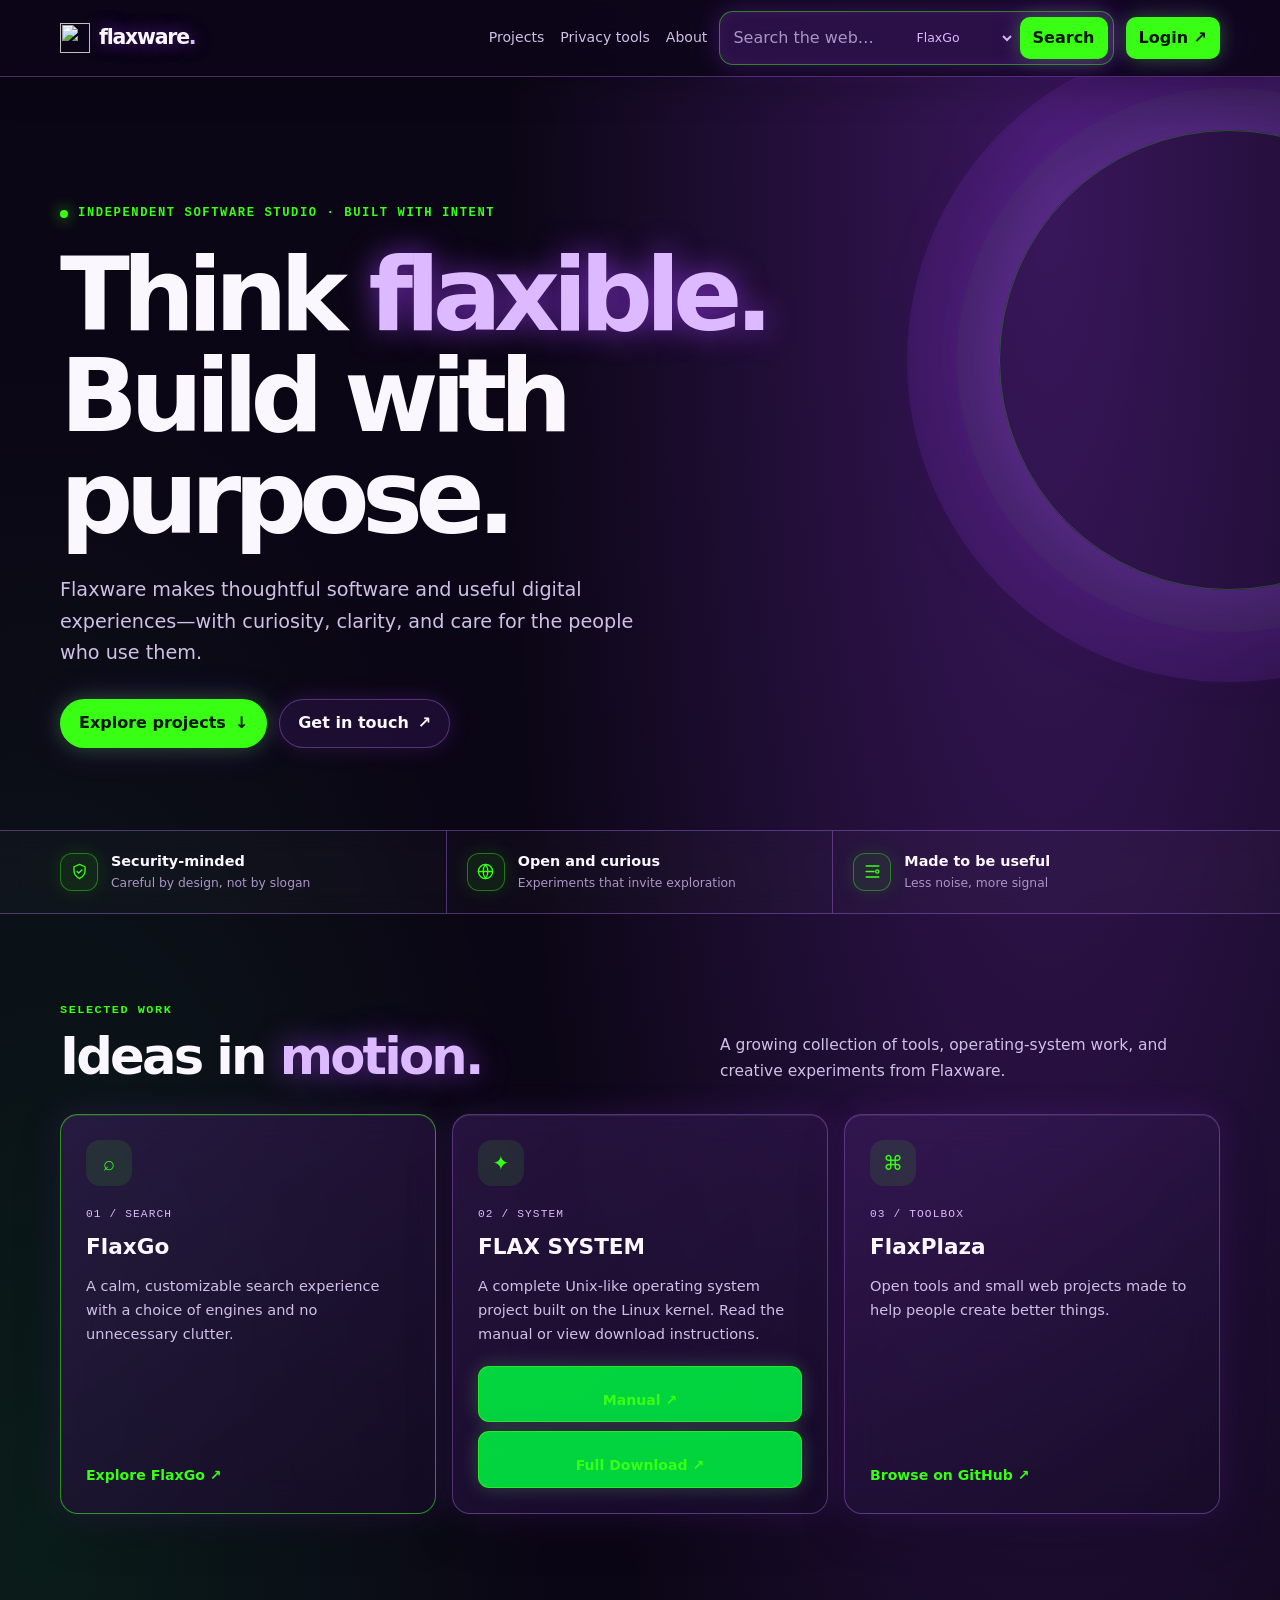
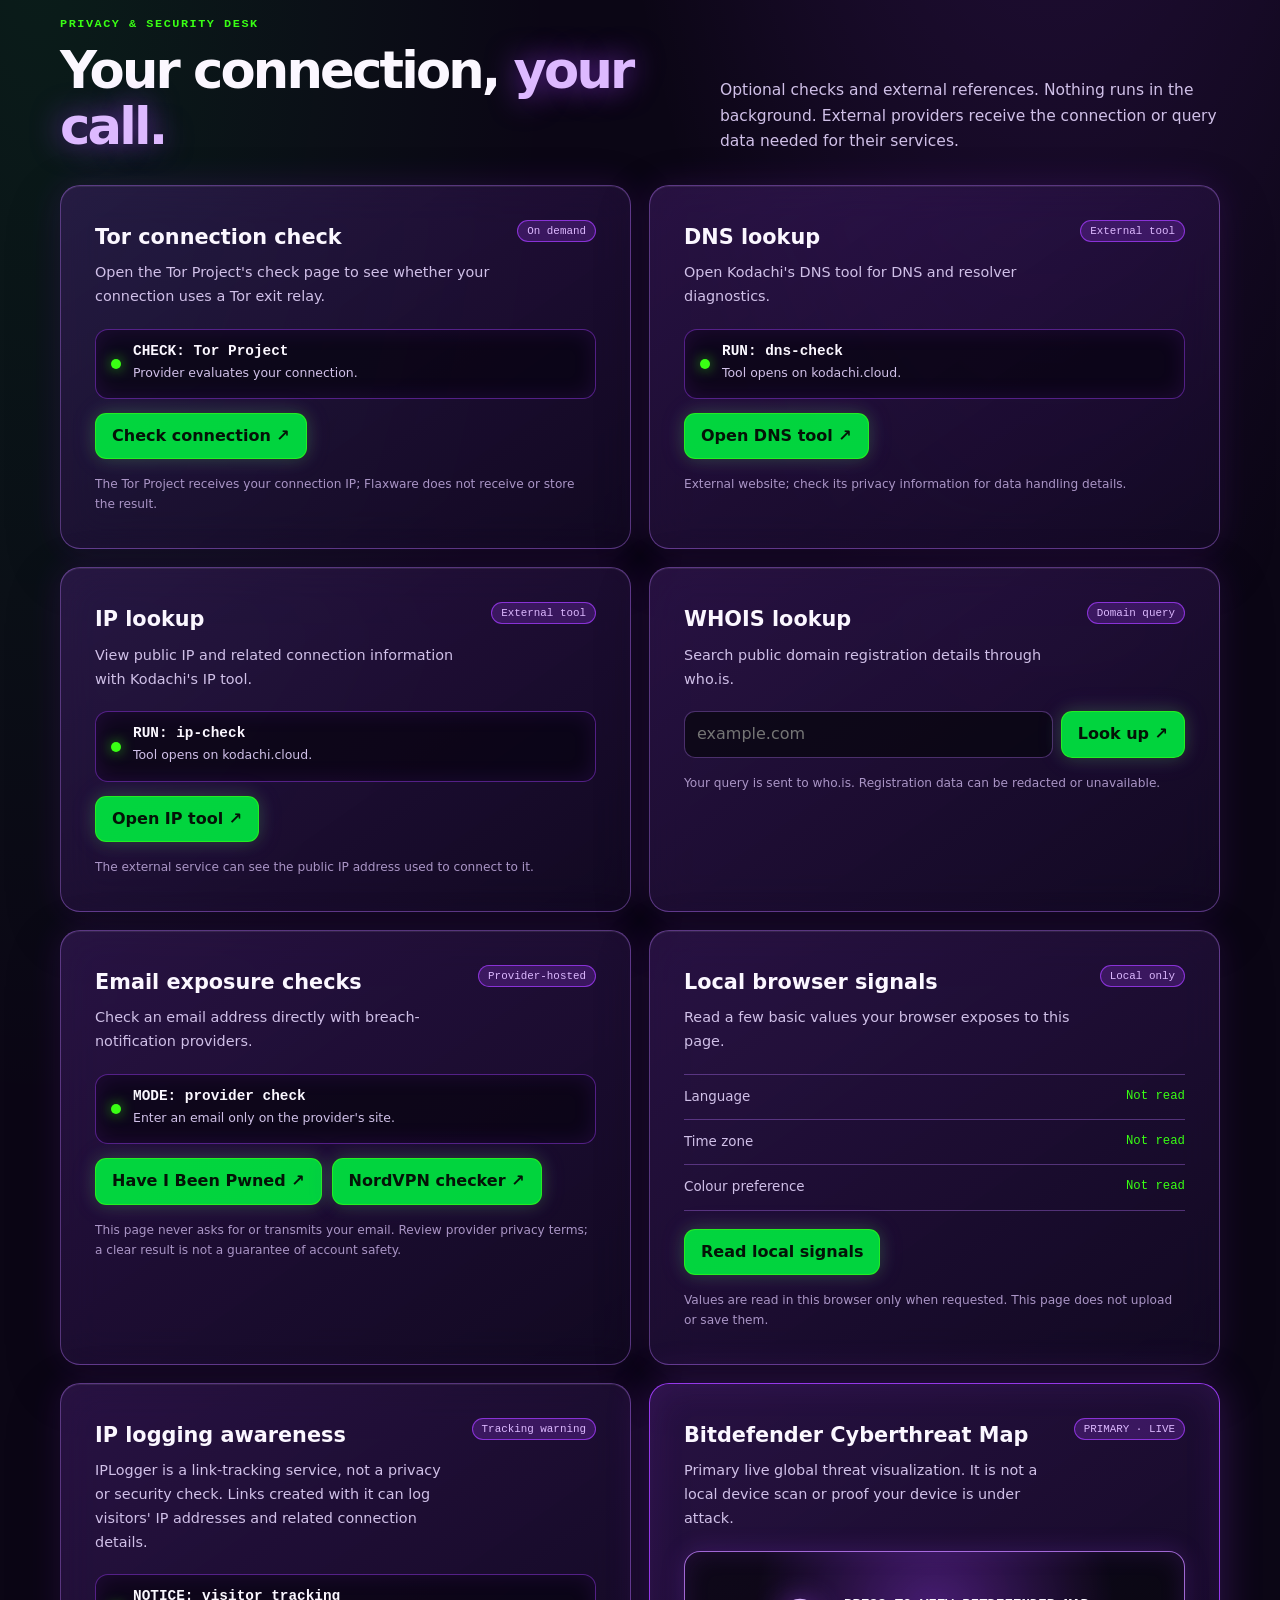
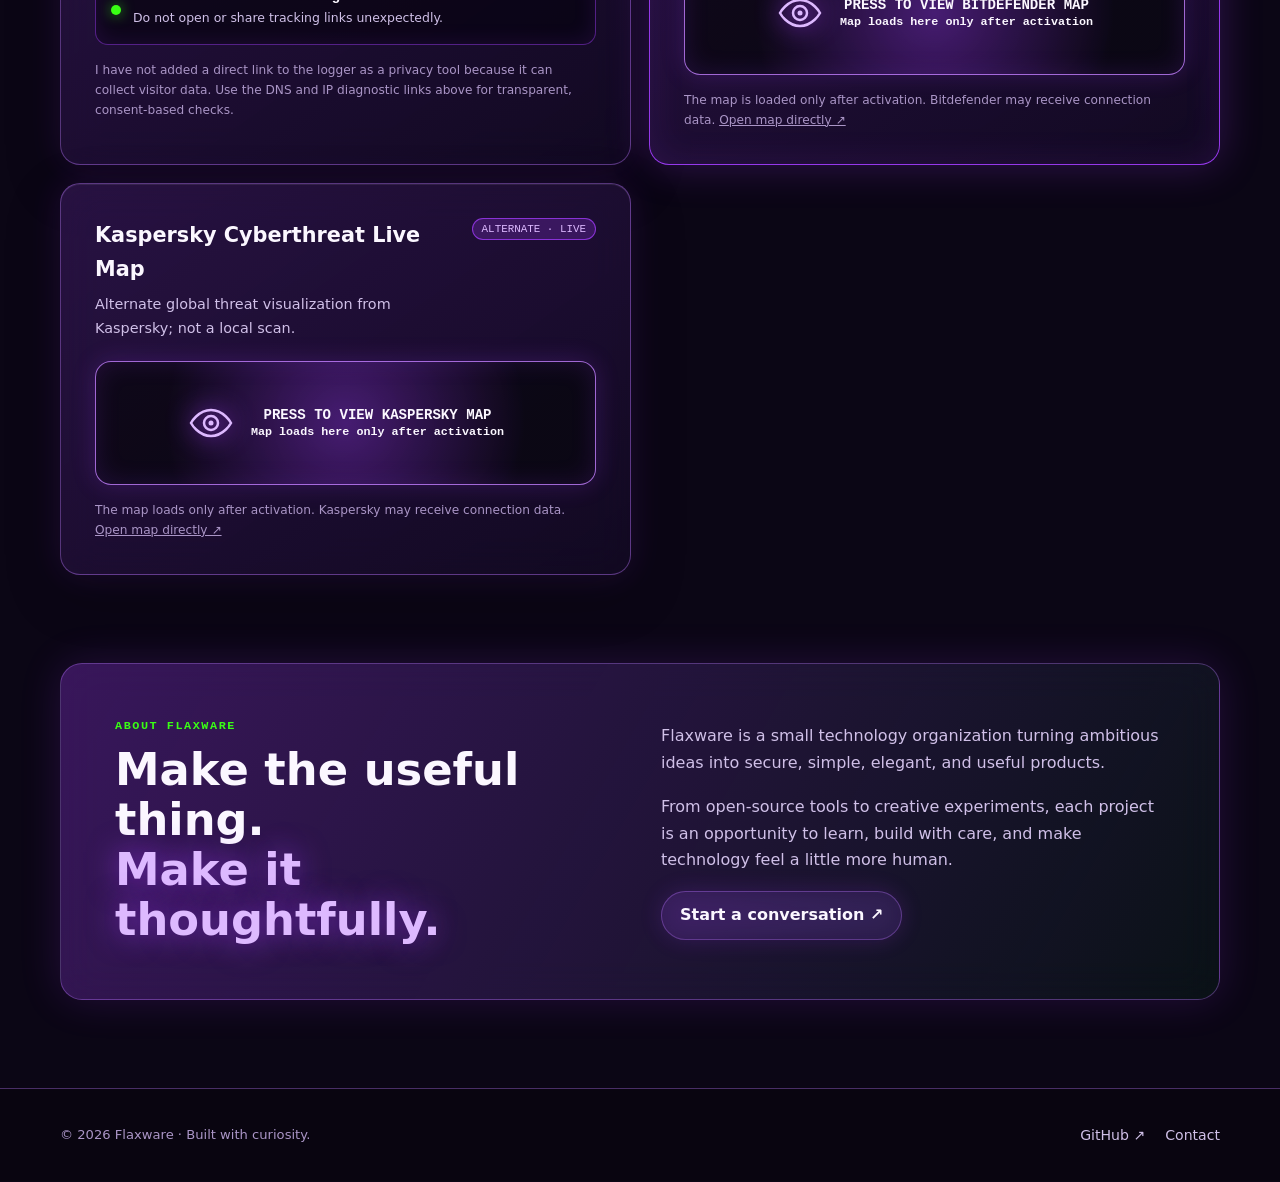
==== commit 136613f4: "Refresh Flaxware branding and tools section" ====
--- a/index.html
+++ b/index.html
@@ -14,192 +14,25 @@
   <link rel="canonical" href="https://flaxware.github.io/">
   <title>Flaxware — Thoughtful software, built with intent</title>
   <style>
-    :root {
-      color-scheme: dark;
-      --bg: #0c0815;
-      --surface: rgba(25, 16, 40, .82);
-      --text: #f7f2ff;
-      --muted: #c4b5d8;
-      --quiet: #a18db8;
-      --line: rgba(192, 137, 255, .3);
-      --green: #39ff14;
-      --green-deep: #00e640;
-      --green-ink: #061709;
-      --violet: #9d4dff;
-      --violet-light: #d3a6ff;
-      --radius: 18px;
-      --mono: ui-monospace, "SFMono-Regular", Consolas, monospace;
-      --content: 1160px;
-    }
-    *, *::before, *::after { box-sizing: border-box; }
-    html { scroll-behavior: smooth; scroll-padding-top: 100px; -webkit-text-size-adjust: 100%; }
-    body { margin: 0; min-width: 320px; overflow-x: hidden; background: radial-gradient(ellipse at 82% 4%, rgba(157,77,255,.25), transparent 34rem), radial-gradient(ellipse at 3% 35%, rgba(0,230,64,.1), transparent 32rem), var(--bg); color: var(--text); font: 16px/1.65 "Space Grotesk", Inter, ui-sans-serif, system-ui, -apple-system, "Segoe UI", sans-serif; }
-    img, iframe { max-width: 100%; }
-    a { color: inherit; }
-    button, input, select { font: inherit; }
-    button, a, select { -webkit-tap-highlight-color: transparent; }
-    :focus-visible { outline: 3px solid var(--green); outline-offset: 4px; }
-    ::selection { color: var(--green-ink); background: var(--green); }
-    .container { width: min(var(--content), calc(100% - 48px)); margin-inline: auto; }
-    .skip-link { position: fixed; z-index: 100; top: 10px; left: 10px; padding: 10px 14px; transform: translateY(-160%); color: var(--green-ink); background: var(--green); border-radius: 10px; }
-    .skip-link:focus { transform: translateY(0); }
-    .site-header { position: sticky; top: 0; z-index: 30; border-bottom: 1px solid var(--line); background: rgba(12,8,21,.9); backdrop-filter: blur(20px) saturate(150%); }
-    .navbar { min-height: 76px; display: flex; align-items: center; justify-content: space-between; gap: 18px; }
-    .brand { display: inline-flex; align-items: center; flex: 0 0 auto; text-decoration: none; }
-    .brand img { display: block; width: auto; height: 36px; max-width: 190px; object-fit: contain; }
-    .nav-tools { min-width: 0; display: flex; align-items: center; justify-content: flex-end; gap: 14px; }
-    .nav-links { display: flex; align-items: center; gap: 16px; }
-    .nav-links a, .footer-links a { color: var(--muted); font-size: .88rem; text-decoration: none; white-space: nowrap; }
-    .nav-links a:hover, .footer-links a:hover { color: var(--green); }
-    .nav-search { min-width: 0; display: flex; gap: 5px; padding: 5px; border: 1px solid rgba(57,255,20,.48); border-radius: 14px; background: rgba(157,77,255,.15); box-shadow: 0 0 24px rgba(157,77,255,.16); backdrop-filter: blur(14px); }
-    .nav-search input { width: clamp(110px, 14vw, 205px); min-width: 0; padding: 8px; border: 0; outline: 0; background: transparent; color: var(--text); }
-    .nav-search input::placeholder { color: var(--quiet); }
-    .nav-search select { width: 105px; min-width: 0; padding: 0 3px; border: 0; background: transparent; color: var(--violet-light); font-size: .78rem; }
-    .nav-search select option { background: #191028; }
-    .nav-search button, .login-button { display: inline-flex; align-items: center; justify-content: center; min-height: 40px; padding: 7px 12px; border: 0; border-radius: 9px; background: var(--green); color: var(--green-ink); font-weight: 800; text-decoration: none; white-space: nowrap; cursor: pointer; }
-    .nav-search button:hover, .login-button:hover, .button-primary:hover { background: #84ff6c; transform: translateY(-1px); }
-    .hero { position: relative; overflow: hidden; padding: clamp(70px, 10vw, 130px) 0 82px; }
-    .hero::after { content: ""; position: absolute; width: 460px; height: 460px; top: 7%; right: -14%; z-index: -1; border: 1px solid rgba(57,255,20,.25); border-radius: 50%; box-shadow: 0 0 0 42px rgba(57,255,20,.035), 0 0 0 92px rgba(157,77,255,.1), 0 0 110px rgba(157,77,255,.32); pointer-events: none; }
-    .hero-content { max-width: var(--content); }
-    .eyebrow, .section-kicker { color: var(--green); font: 600 .76rem/1.4 var(--mono); letter-spacing: .13em; text-transform: uppercase; }
-    .eyebrow { display: flex; align-items: center; gap: 10px; margin: 0 0 22px; }
-    .live-dot { width: 8px; height: 8px; flex: 0 0 auto; border-radius: 50%; background: var(--green); box-shadow: 0 0 15px rgba(57,255,20,.95); }
-    h1 { max-width: 850px; margin: 0; font-size: clamp(3rem, 8vw, 6.7rem); line-height: .99; letter-spacing: -.075em; font-weight: 730; }
-    h1 .accent, .section-title span, .manifesto-box h2 span { color: var(--violet-light); text-shadow: 0 0 26px rgba(157,77,255,.45); }
-    .hero-copy { max-width: 610px; margin: 26px 0 30px; color: var(--muted); font-size: clamp(1.05rem, 2vw, 1.2rem); }
-    .hero-actions { display: flex; flex-wrap: wrap; gap: 12px; }
-    .button { display: inline-flex; align-items: center; justify-content: center; gap: 9px; min-height: 46px; padding: 10px 18px; border: 1px solid transparent; border-radius: 999px; text-decoration: none; font-weight: 750; transition: transform .18s ease, background .18s ease, border-color .18s ease; }
-    .button-primary { color: var(--green-ink); background: var(--green); }
-    .button-secondary { border-color: var(--line); background: rgba(255,255,255,.035); color: var(--text); backdrop-filter: blur(12px); }
-    .button-secondary:hover { border-color: var(--violet-light); background: rgba(157,77,255,.18); }
-    .signal-strip { border-block: 1px solid var(--line); background: rgba(255,255,255,.025); }
-    .signal-inner { display: grid; grid-template-columns: repeat(3, 1fr); }
-    .signal { display: flex; align-items: center; gap: 13px; min-height: 82px; padding: 14px 20px; border-right: 1px solid var(--line); }
-    .signal:first-child { padding-left: 0; } .signal:last-child { border-right: 0; }
-    .signal-icon { width: 38px; height: 38px; display: grid; place-items: center; flex: 0 0 auto; border: 1px solid rgba(57,255,20,.4); border-radius: 12px; color: var(--green); background: rgba(57,255,20,.08); }
-    .signal-icon svg { width: 19px; height: 19px; stroke: currentColor; fill: none; stroke-width: 1.7; stroke-linecap: round; stroke-linejoin: round; }
-    .signal strong { display: block; font-size: .9rem; } .signal small { display: block; color: var(--quiet); font-size: .77rem; }
-    .section { padding: 88px 0; }
-    .section-head { display: flex; align-items: end; justify-content: space-between; gap: 30px; margin-bottom: 30px; }
-    .section-kicker { margin: 0 0 10px; font-size: .74rem; }
-    .section-title { margin: 0; font-size: clamp(2rem, 4vw, 3.3rem); line-height: 1.1; letter-spacing: -.055em; }
-    .section-intro { max-width: 500px; margin: 0; color: var(--muted); font-size: .97rem; }
-    .project-grid { display: grid; grid-template-columns: repeat(3, minmax(0, 1fr)); gap: 16px; }
-    .project-card { min-width: 0; min-height: 280px; display: flex; flex-direction: column; align-items: flex-start; padding: 25px; border: 1px solid var(--line); border-radius: var(--radius); background: linear-gradient(150deg, rgba(42,27,62,.76), rgba(19,13,31,.82)); box-shadow: inset 0 1px rgba(255,255,255,.04), 0 16px 48px rgba(0,0,0,.16); transition: transform .2s ease, border-color .2s ease; }
-    .project-card:hover { transform: translateY(-3px); border-color: var(--violet-light); }
-    .project-card.featured { border-color: rgba(57,255,20,.55); }
-    .project-icon { width: 46px; height: 46px; display: grid; place-items: center; margin-bottom: 22px; border-radius: 14px; color: var(--green); background: rgba(57,255,20,.1); font-size: 1.25rem; }
-    .project-number { margin: 0 0 9px; color: var(--violet-light); font: .7rem var(--mono); letter-spacing: .1em; }
-    .project-card h3 { margin: 0 0 9px; font-size: 1.35rem; }
-    .project-card p:not(.project-number) { margin: 0; color: var(--muted); font-size: .91rem; }
-    .project-card a { display: inline-flex; gap: 8px; margin-top: auto; padding-top: 22px; color: var(--green); text-decoration: none; font-weight: 700; font-size: .88rem; }
-    .privacy-section { padding-top: 14px; }
-    .privacy-grid { display: grid; grid-template-columns: repeat(2, minmax(0, 1fr)); gap: 18px; }
-    .tool-card { min-width: 0; padding: clamp(22px, 4vw, 34px); border: 1px solid var(--line); border-radius: 20px; background: linear-gradient(145deg, rgba(35,22,54,.78), rgba(18,12,29,.83)); box-shadow: inset 0 1px rgba(255,255,255,.045), 0 18px 56px rgba(0,0,0,.18); }
-    .tool-top { display: flex; justify-content: space-between; align-items: flex-start; gap: 18px; margin-bottom: 20px; }
-    .tool-card h3 { margin: 0 0 7px; font-size: 1.3rem; }
-    .tool-card p { margin: 0; color: var(--muted); font-size: .9rem; }
-    .tool-tag { flex: 0 0 auto; padding: 4px 9px; border: 1px solid rgba(157,77,255,.65); border-radius: 99px; color: var(--violet-light); background: rgba(157,77,255,.16); font: .68rem var(--mono); }
-    .terminal-output { display: flex; align-items: center; gap: 12px; min-height: 66px; margin: 20px 0 14px; padding: 13px 15px; border: 1px solid rgba(157,77,255,.34); border-radius: 13px; background: rgba(9,7,16,.68); }
-    .result-light { width: 10px; height: 10px; flex: 0 0 auto; border-radius: 50%; background: var(--green); box-shadow: 0 0 13px rgba(57,255,20,.7); }
-    .terminal-output strong { display: block; font: 600 .9rem var(--mono); } .terminal-output small { color: var(--muted); font-size: .78rem; }
-    .tool-actions { display: flex; gap: 10px; align-items: center; flex-wrap: wrap; }
-    .tool-button { display: inline-flex; align-items: center; justify-content: center; gap: 8px; min-height: 44px; padding: 9px 16px; border: 1px solid rgba(57,255,20,.55); border-radius: 11px; background: var(--green-deep); color: #041307; font-weight: 800; text-decoration: none; cursor: pointer; }
-    .tool-button:hover { background: var(--green); }
-    .lookup-form { display: flex; gap: 8px; margin: 18px 0 0; }
-    .lookup-form input { flex: 1; min-width: 0; min-height: 44px; padding: 9px 12px; border: 1px solid var(--line); border-radius: 11px; background: rgba(9,7,16,.76); color: var(--text); }
-    .privacy-note { margin-top: 15px !important; color: var(--quiet) !important; font-size: .76rem !important; }
-    .local-list { display: grid; margin: 16px 0 18px; border-top: 1px solid var(--line); }
-    .local-row { display: flex; justify-content: space-between; gap: 20px; padding: 11px 0; border-bottom: 1px solid var(--line); font-size: .84rem; }
-    .local-row span:first-child { color: var(--muted); }
-    .local-row output { max-width: 60%; overflow-wrap: anywhere; color: var(--green); font-family: var(--mono); font-size: .77rem; text-align: right; }
-    .map-primary { border-color: rgba(157,77,255,.65); }
-    .planet-button { width: 100%; min-height: 124px; display: flex; align-items: center; justify-content: center; gap: 16px; margin: 18px 0 12px; padding: 16px; border: 1px solid rgba(157,77,255,.58); border-radius: 16px; background: radial-gradient(circle at center, rgba(157,77,255,.24), rgba(9,7,16,.7) 68%); color: var(--text); font: 600 .88rem var(--mono); cursor: pointer; }
-    .planet { font-size: 3rem; line-height: 1; filter: drop-shadow(0 0 15px rgba(157,77,255,.8)); }
-    .map-frame { display: block; width: 100%; height: 430px; margin-top: 16px; border: 1px solid var(--line); border-radius: 13px; background: #08060e; }
-    .map-frame[hidden] { display: none; }
-    .manifesto { padding: 0 0 88px; }
-    .manifesto-box { display: grid; grid-template-columns: 1fr 1fr; gap: 42px; align-items: center; padding: clamp(25px, 6vw, 54px); border: 1px solid var(--line); border-radius: 22px; background: linear-gradient(120deg, rgba(157,77,255,.2), rgba(0,230,64,.055)); }
-    .manifesto-box h2 { margin: 0; font-size: clamp(1.8rem, 3.5vw, 2.8rem); line-height: 1.12; }
-    .manifesto-copy p { margin: 0 0 18px; color: var(--muted); }
-    .site-footer { border-top: 1px solid var(--line); background: rgba(0,0,0,.2); }
-    .footer-inner { min-height: 92px; display: flex; align-items: center; justify-content: space-between; gap: 24px; padding-block: 16px; color: var(--quiet); font-size: .82rem; }
-    .footer-inner p { margin: 0; } .footer-links { display: flex; flex-wrap: wrap; gap: 20px; }
-    .sr-only { position: absolute; width: 1px; height: 1px; padding: 0; margin: -1px; overflow: hidden; clip: rect(0,0,0,0); white-space: nowrap; border: 0; }
-    @media (max-width: 1050px) {
-      .navbar { flex-wrap: wrap; padding-block: 10px; }
-      .nav-links { display: none; }
-      .nav-tools { flex: 1; }
-      .nav-search { flex: 1; max-width: 520px; }
-      .nav-search input { flex: 1; width: auto; }
-    }
-    @media (max-width: 800px) {
-      .container { width: min(var(--content), calc(100% - 36px)); }
-      .project-grid { grid-template-columns: repeat(2, minmax(0, 1fr)); }
-      .project-card:last-child { grid-column: 1 / -1; }
-      .privacy-grid, .manifesto-box { grid-template-columns: 1fr; }
-      .manifesto-box { gap: 22px; }
-      .signal { padding-inline: 12px; }
-    }
-    @media (max-width: 560px) {
-      html { scroll-padding-top: 138px; }
-      .container { width: calc(100% - 28px); }
-      .navbar { min-height: auto; align-items: stretch; flex-direction: column; gap: 9px; padding: 10px 0; }
-      .brand img { height: 30px; }
-      .nav-tools { width: 100%; flex: initial; gap: 8px; }
-      .nav-search { width: 100%; flex: 1; gap: 3px; padding: 4px; }
-      .nav-search input { width: 1%; flex: 1 1 45px; padding: 7px 5px; font-size: 16px; }
-      .nav-search select { width: 86px; flex: 0 1 86px; padding: 0; font-size: .72rem; }
-      .nav-search button { min-height: 42px; padding: 7px 9px; font-size: .82rem; }
-      .login-button { min-height: 46px; padding: 7px 11px; }
-      .hero { padding: 60px 0 58px; }
-      .hero::after { width: 300px; height: 300px; right: -190px; }
-      .eyebrow { align-items: flex-start; font-size: .66rem; letter-spacing: .08em; }
-      h1 { font-size: clamp(2.65rem, 13vw, 4.1rem); overflow-wrap: anywhere; }
-      .hero-copy { margin: 20px 0 24px; font-size: 1rem; }
-      .hero-actions { gap: 9px; }
-      .button { min-height: 46px; padding-inline: 14px; }
-      .signal-inner { grid-template-columns: 1fr; padding-block: 6px; }
-      .signal, .signal:first-child { min-height: 64px; padding: 10px 0; border-right: 0; border-bottom: 1px solid var(--line); }
-      .signal:last-child { border-bottom: 0; }
-      .section { padding: 64px 0; }
-      .section-head { display: block; }
-      .section-intro { margin-top: 14px; font-size: .92rem; }
-      .project-grid { grid-template-columns: 1fr; gap: 12px; }
-      .project-card, .project-card:last-child { min-height: 230px; grid-column: auto; padding: 22px; }
-      .privacy-section { padding-top: 0; }
-      .privacy-grid { gap: 12px; }
-      .tool-card { padding: 20px 17px; border-radius: 16px; }
-      .tool-top { display: block; margin-bottom: 15px; }
-      .tool-card h3 { font-size: 1.18rem; }
-      .tool-tag { display: inline-block; margin-top: 9px; }
-      .tool-actions { align-items: stretch; }
-      .tool-actions .tool-button { flex: 1 1 auto; }
-      .lookup-form { flex-wrap: wrap; }
-      .lookup-form input { flex-basis: 100%; font-size: 16px; }
-      .lookup-form .tool-button { width: 100%; }
-      .local-row { gap: 10px; }
-      .map-frame { height: min(65vh, 420px); min-height: 280px; }
-      .planet-button { min-height: 106px; gap: 10px; padding: 12px 8px; font-size: .72rem; }
-      .planet { font-size: 2.4rem; }
-      .manifesto { padding-bottom: 64px; }
-      .manifesto-box { padding: 24px 19px; }
-      .footer-inner { min-height: 0; align-items: flex-start; flex-direction: column; gap: 12px; padding-block: 22px; }
-    }
-    @media (max-width: 360px) {
-      .nav-tools { gap: 5px; }
-      .nav-search select { width: 76px; flex-basis: 76px; font-size: .68rem; }
-      .nav-search button { padding-inline: 7px; font-size: .76rem; }
-      .login-button { padding-inline: 8px; font-size: .8rem; }
-      .tool-card { padding-inline: 14px; }
-    }
-    @media (prefers-reduced-motion: reduce) { *, *::before, *::after { scroll-behavior: auto !important; transition-duration: .01ms !important; animation-duration: .01ms !important; animation-iteration-count: 1 !important; } }
+    :root{color-scheme:dark;--bg:#0b0615;--surface:rgba(31,16,54,.78);--text:#fbf7ff;--muted:#d0c0e8;--quiet:#aa95c6;--line:rgba(187,121,255,.36);--green:#39ff14;--green-deep:#00e640;--green-ink:#061709;--violet:#a43dff;--violet-light:#ddb9ff;--radius:18px;--mono:ui-monospace,"SFMono-Regular",Consolas,monospace;--content:1160px}
+    *,*::before,*::after{box-sizing:border-box}html{scroll-behavior:smooth;scroll-padding-top:100px;-webkit-text-size-adjust:100%}body{margin:0;min-width:320px;overflow-x:hidden;background:radial-gradient(ellipse at 82% 4%,rgba(164,61,255,.3),transparent 34rem),radial-gradient(ellipse at 3% 35%,rgba(0,230,64,.1),transparent 32rem),var(--bg);color:var(--text);font:16px/1.65 "Space Grotesk",Inter,ui-sans-serif,system-ui,-apple-system,"Segoe UI",sans-serif}img,iframe{max-width:100%}a{color:inherit}button,input,select{font:inherit}button,a,select{-webkit-tap-highlight-color:transparent}:focus-visible{outline:3px solid var(--green);outline-offset:4px}::selection{color:var(--green-ink);background:var(--green)}.container{width:min(var(--content),calc(100% - 48px));margin-inline:auto}.skip-link{position:fixed;z-index:100;top:10px;left:10px;padding:10px 14px;transform:translateY(-160%);color:var(--green-ink);background:var(--green);border-radius:10px}.skip-link:focus{transform:translateY(0)}
+    .site-header{position:sticky;top:0;z-index:30;border-bottom:1px solid var(--line);background:rgba(12,6,23,.88);backdrop-filter:blur(22px) saturate(160%);box-shadow:0 8px 36px rgba(0,0,0,.25)}.navbar{min-height:76px;display:flex;align-items:center;justify-content:space-between;gap:18px}.brand{display:inline-flex;align-items:center;gap:9px;flex:0 0 auto;text-decoration:none;font-weight:800;letter-spacing:-.06em;font-size:1.28rem}.brand img{width:30px;height:30px;object-fit:contain}.brand-name{color:var(--text);text-shadow:0 0 18px rgba(164,61,255,.55)}.brand-name span{color:var(--violet-light)}.nav-tools{min-width:0;display:flex;align-items:center;justify-content:flex-end;gap:12px}.nav-links{display:flex;align-items:center;gap:16px}.nav-links a,.footer-links a{color:var(--muted);font-size:.88rem;text-decoration:none;white-space:nowrap}.nav-links a:hover,.footer-links a:hover{color:var(--green)}.nav-search{min-width:0;display:flex;gap:5px;padding:5px;border:1px solid rgba(57,255,20,.48);border-radius:14px;background:rgba(164,61,255,.2);box-shadow:0 0 26px rgba(164,61,255,.28),inset 0 0 18px rgba(221,185,255,.06);backdrop-filter:blur(15px)}.nav-search input{width:clamp(110px,14vw,205px);min-width:0;padding:8px;border:0;outline:0;background:transparent;color:var(--text)}.nav-search input::placeholder{color:var(--quiet)}.nav-search select{width:105px;min-width:0;padding:0 3px;border:0;background:transparent;color:var(--violet-light);font-size:.78rem}.nav-search select option{background:#191028}.nav-search button,.login-button{display:inline-flex;align-items:center;justify-content:center;min-height:40px;padding:7px 12px;border:1px solid rgba(57,255,20,.7);border-radius:10px;background:var(--green);color:var(--green-ink);font-weight:800;text-decoration:none;white-space:nowrap;cursor:pointer;box-shadow:0 0 18px rgba(57,255,20,.28),0 0 32px rgba(164,61,255,.2);transition:transform .18s,box-shadow .18s,filter .18s}.nav-search button:hover,.login-button:hover,.button-primary:hover,.tool-button:hover{transform:translateY(-2px);filter:brightness(1.12);box-shadow:0 0 24px rgba(57,255,20,.4),0 0 42px rgba(164,61,255,.36)}
+    .hero{position:relative;overflow:hidden;padding:clamp(70px,10vw,130px) 0 82px}.hero::after{content:"";position:absolute;width:460px;height:460px;top:7%;right:-14%;z-index:-1;border:1px solid rgba(57,255,20,.25);border-radius:50%;box-shadow:0 0 0 42px rgba(57,255,20,.035),0 0 0 92px rgba(164,61,255,.13),0 0 110px rgba(164,61,255,.4);pointer-events:none}.hero-content{max-width:var(--content)}.eyebrow,.section-kicker{color:var(--green);font:600 .76rem/1.4 var(--mono);letter-spacing:.13em;text-transform:uppercase}.eyebrow{display:flex;align-items:center;gap:10px;margin:0 0 22px}.live-dot{width:8px;height:8px;flex:0 0 auto;border-radius:50%;background:var(--green);box-shadow:0 0 15px rgba(57,255,20,.95)}h1{max-width:850px;margin:0;font-size:clamp(3rem,8vw,6.7rem);line-height:.99;letter-spacing:-.075em;font-weight:730}h1 .accent,.section-title span,.manifesto-box h2 span{color:var(--violet-light);text-shadow:0 0 30px rgba(164,61,255,.65)}.hero-copy{max-width:610px;margin:26px 0 30px;color:var(--muted);font-size:clamp(1.05rem,2vw,1.2rem)}.hero-actions{display:flex;flex-wrap:wrap;gap:12px}.button{display:inline-flex;align-items:center;justify-content:center;gap:9px;min-height:46px;padding:10px 18px;border:1px solid transparent;border-radius:999px;text-decoration:none;font-weight:750;transition:transform .18s,background .18s,border-color .18s,box-shadow .18s}.button-primary{color:var(--green-ink);background:var(--green);box-shadow:0 0 20px rgba(57,255,20,.24),0 0 34px rgba(164,61,255,.22)}.button-secondary{border-color:var(--line);background:rgba(164,61,255,.12);color:var(--text);backdrop-filter:blur(14px);box-shadow:0 0 22px rgba(164,61,255,.18)}.button-secondary:hover{border-color:var(--violet-light);background:rgba(164,61,255,.28);box-shadow:0 0 26px rgba(164,61,255,.45)}
+    .signal-strip{border-block:1px solid var(--line);background:rgba(255,255,255,.025);backdrop-filter:blur(12px)}.signal-inner{display:grid;grid-template-columns:repeat(3,1fr)}.signal{display:flex;align-items:center;gap:13px;min-height:82px;padding:14px 20px;border-right:1px solid var(--line)}.signal:first-child{padding-left:0}.signal:last-child{border-right:0}.signal-icon{width:38px;height:38px;display:grid;place-items:center;flex:0 0 auto;border:1px solid rgba(57,255,20,.4);border-radius:12px;color:var(--green);background:rgba(57,255,20,.08);box-shadow:0 0 20px rgba(57,255,20,.12)}.signal-icon svg{width:19px;height:19px;stroke:currentColor;fill:none;stroke-width:1.7;stroke-linecap:round;stroke-linejoin:round}.signal strong{display:block;font-size:.9rem}.signal small{display:block;color:var(--quiet);font-size:.77rem}
+    .section{padding:88px 0}.section-head{display:flex;align-items:end;justify-content:space-between;gap:30px;margin-bottom:30px}.section-kicker{margin:0 0 10px;font-size:.74rem}.section-title{margin:0;font-size:clamp(2rem,4vw,3.3rem);line-height:1.1;letter-spacing:-.055em}.section-intro{max-width:500px;margin:0;color:var(--muted);font-size:.97rem}.project-grid{display:grid;grid-template-columns:repeat(3,minmax(0,1fr));gap:16px}.project-card{min-width:0;min-height:280px;display:flex;flex-direction:column;align-items:flex-start;padding:25px;border:1px solid var(--line);border-radius:var(--radius);background:linear-gradient(145deg,rgba(72,34,112,.46),rgba(22,12,39,.78));backdrop-filter:blur(18px);box-shadow:inset 0 1px rgba(255,255,255,.08),0 0 32px rgba(164,61,255,.15),0 16px 48px rgba(0,0,0,.18);transition:transform .2s,border-color .2s,box-shadow .2s}.project-card:hover{transform:translateY(-3px);border-color:var(--violet-light);box-shadow:0 0 34px rgba(164,61,255,.34)}.project-card.featured{border-color:rgba(57,255,20,.55)}.project-icon{width:46px;height:46px;display:grid;place-items:center;margin-bottom:22px;border-radius:14px;color:var(--green);background:rgba(57,255,20,.1);font-size:1.25rem}.project-number{margin:0 0 9px;color:var(--violet-light);font:.7rem var(--mono);letter-spacing:.1em}.project-card h3{margin:0 0 9px;font-size:1.35rem}.project-card p:not(.project-number){margin:0;color:var(--muted);font-size:.91rem}.project-card a{display:inline-flex;gap:8px;margin-top:auto;padding-top:22px;color:var(--green);text-decoration:none;font-weight:700;font-size:.88rem}.system-actions{width:100%;display:flex;flex-direction:column;align-items:stretch;gap:9px;margin-top:auto;padding-top:20px}.system-actions .tool-button{width:100%}
+    .privacy-section{padding-top:14px}.privacy-grid{display:grid;grid-template-columns:repeat(2,minmax(0,1fr));gap:18px}.tool-card{min-width:0;padding:clamp(22px,4vw,34px);border:1px solid rgba(187,121,255,.4);border-radius:20px;background:linear-gradient(145deg,rgba(69,32,108,.5),rgba(19,10,35,.78));backdrop-filter:blur(20px) saturate(150%);box-shadow:inset 0 1px rgba(255,255,255,.075),0 18px 56px rgba(0,0,0,.22),0 0 34px rgba(164,61,255,.15)}.tool-top{display:flex;justify-content:space-between;align-items:flex-start;gap:18px;margin-bottom:20px}.tool-card h3{margin:0 0 7px;font-size:1.3rem}.tool-card p{margin:0;color:var(--muted);font-size:.9rem}.tool-tag{flex:0 0 auto;padding:4px 9px;border:1px solid rgba(164,61,255,.75);border-radius:99px;color:var(--violet-light);background:rgba(164,61,255,.22);font:.68rem var(--mono)}.terminal-output{display:flex;align-items:center;gap:12px;min-height:66px;margin:20px 0 14px;padding:13px 15px;border:1px solid rgba(164,61,255,.48);border-radius:13px;background:rgba(9,5,18,.74);box-shadow:inset 0 0 22px rgba(164,61,255,.12)}.result-light{width:10px;height:10px;flex:0 0 auto;border-radius:50%;background:var(--green);box-shadow:0 0 13px rgba(57,255,20,.7)}.terminal-output strong{display:block;font:600 .9rem var(--mono)}.terminal-output small{color:var(--muted);font-size:.78rem}.tool-actions{display:flex;gap:10px;align-items:center;flex-wrap:wrap}.tool-button{display:inline-flex;align-items:center;justify-content:center;gap:8px;min-height:44px;padding:9px 16px;border:1px solid rgba(57,255,20,.62);border-radius:11px;background:rgba(0,230,64,.92);color:#041307;font-weight:800;text-decoration:none;cursor:pointer;box-shadow:0 0 18px rgba(57,255,20,.2),0 0 26px rgba(164,61,255,.16);transition:transform .18s,box-shadow .18s,filter .18s}.lookup-form{display:flex;gap:8px;margin:18px 0 0}.lookup-form input{flex:1;min-width:0;min-height:44px;padding:9px 12px;border:1px solid var(--line);border-radius:11px;background:rgba(9,7,16,.76);color:var(--text)}.privacy-note{margin-top:15px!important;color:var(--quiet)!important;font-size:.76rem!important}.local-list{display:grid;margin:16px 0 18px;border-top:1px solid var(--line)}.local-row{display:flex;justify-content:space-between;gap:20px;padding:11px 0;border-bottom:1px solid var(--line);font-size:.84rem}.local-row span:first-child{color:var(--muted)}.local-row output{max-width:60%;overflow-wrap:anywhere;color:var(--green);font-family:var(--mono);font-size:.77rem;text-align:right}.map-primary{border-color:rgba(164,61,255,.9);box-shadow:inset 0 0 36px rgba(164,61,255,.12),0 0 42px rgba(164,61,255,.25)}.eye-button{width:100%;min-height:124px;display:flex;align-items:center;justify-content:center;gap:16px;margin:18px 0 12px;padding:16px;border:1px solid rgba(194,126,255,.82);border-radius:16px;background:radial-gradient(circle at center,rgba(164,61,255,.32),rgba(9,7,16,.78) 70%);color:var(--text);font:600 .88rem var(--mono);cursor:pointer;box-shadow:inset 0 0 26px rgba(164,61,255,.14),0 0 24px rgba(164,61,255,.2);transition:box-shadow .2s,transform .2s}.eye-button:hover{transform:translateY(-2px);box-shadow:0 0 36px rgba(164,61,255,.48)}.eye-icon{width:48px;height:48px;flex:0 0 auto;color:var(--violet-light);filter:drop-shadow(0 0 12px rgba(164,61,255,.9))}.map-frame{display:block;width:100%;height:430px;margin-top:16px;border:1px solid var(--line);border-radius:13px;background:#08060e}.map-frame[hidden]{display:none}
+    .manifesto{padding:0 0 88px}.manifesto-box{display:grid;grid-template-columns:1fr 1fr;gap:42px;align-items:center;padding:clamp(25px,6vw,54px);border:1px solid var(--line);border-radius:22px;background:linear-gradient(120deg,rgba(164,61,255,.3),rgba(0,230,64,.055));backdrop-filter:blur(20px);box-shadow:0 0 42px rgba(164,61,255,.16)}.manifesto-box h2{margin:0;font-size:clamp(1.8rem,3.5vw,2.8rem);line-height:1.12}.manifesto-copy p{margin:0 0 18px;color:var(--muted)}.site-footer{border-top:1px solid var(--line);background:rgba(0,0,0,.22)}.footer-inner{min-height:92px;display:flex;align-items:center;justify-content:space-between;gap:24px;padding-block:16px;color:var(--quiet);font-size:.82rem}.footer-inner p{margin:0}.footer-links{display:flex;flex-wrap:wrap;gap:20px}.sr-only{position:absolute;width:1px;height:1px;padding:0;margin:-1px;overflow:hidden;clip:rect(0,0,0,0);white-space:nowrap;border:0}
+    @media(max-width:1050px){.navbar{flex-wrap:wrap;padding-block:10px}.nav-links{display:none}.nav-tools{flex:1}.nav-search{flex:1;max-width:520px}.nav-search input{flex:1;width:auto}}
+    @media(max-width:800px){.container{width:min(var(--content),calc(100% - 36px))}.project-grid{grid-template-columns:repeat(2,minmax(0,1fr))}.project-card:last-child{grid-column:1/-1}.privacy-grid,.manifesto-box{grid-template-columns:1fr}.manifesto-box{gap:22px}.signal{padding-inline:12px}}
+    @media(max-width:560px){html{scroll-padding-top:138px}.container{width:calc(100% - 28px)}.navbar{min-height:auto;align-items:stretch;flex-direction:column;gap:9px;padding:10px 0}.brand{font-size:1.2rem}.brand img{height:28px;width:28px}.nav-tools{width:100%;flex:initial;gap:7px}.nav-search{width:100%;flex:1;gap:3px;padding:4px}.nav-search input{width:1%;flex:1 1 45px;padding:7px 5px;font-size:16px}.nav-search select{width:82px;flex:0 1 82px;padding:0;font-size:.7rem}.nav-search button{min-height:42px;padding:7px 8px;font-size:.8rem}.login-button{min-height:46px;padding:7px 10px}.hero{padding:60px 0 58px}.hero::after{width:300px;height:300px;right:-190px}.eyebrow{align-items:flex-start;font-size:.66rem;letter-spacing:.08em}h1{font-size:clamp(2.65rem,13vw,4.1rem);overflow-wrap:anywhere}.hero-copy{margin:20px 0 24px;font-size:1rem}.hero-actions{gap:9px}.button{min-height:46px;padding-inline:14px}.signal-inner{grid-template-columns:1fr;padding-block:6px}.signal,.signal:first-child{min-height:64px;padding:10px 0;border-right:0;border-bottom:1px solid var(--line)}.signal:last-child{border-bottom:0}.section{padding:64px 0}.section-head{display:block}.section-intro{margin-top:14px;font-size:.92rem}.project-grid{grid-template-columns:1fr;gap:12px}.project-card,.project-card:last-child{min-height:230px;grid-column:auto;padding:22px}.privacy-section{padding-top:0}.privacy-grid{gap:12px}.tool-card{padding:20px 17px;border-radius:16px}.tool-top{display:block;margin-bottom:15px}.tool-card h3{font-size:1.18rem}.tool-tag{display:inline-block;margin-top:9px}.tool-actions{align-items:stretch}.tool-actions .tool-button{flex:1 1 auto}.lookup-form{flex-wrap:wrap}.lookup-form input{flex-basis:100%;font-size:16px}.lookup-form .tool-button{width:100%}.local-row{gap:10px}.map-frame{height:min(65vh,420px);min-height:280px}.eye-button{min-height:108px;gap:10px;padding:12px 8px;font-size:.72rem}.eye-icon{width:40px;height:40px}.manifesto{padding-bottom:64px}.manifesto-box{padding:24px 19px}.footer-inner{min-height:0;align-items:flex-start;flex-direction:column;gap:12px;padding-block:22px}}
+    @media(max-width:360px){.nav-tools{gap:5px}.nav-search select{width:72px;flex-basis:72px;font-size:.67rem}.nav-search button{padding-inline:6px;font-size:.75rem}.login-button{padding-inline:7px;font-size:.78rem}.tool-card{padding-inline:14px}}
+    @media(prefers-reduced-motion:reduce){*,*::before,*::after{scroll-behavior:auto!important;transition-duration:.01ms!important;animation-duration:.01ms!important;animation-iteration-count:1!important}}
   </style>
 </head>
 <body>
   <a class="skip-link" href="#main">Skip to content</a>
   <header class="site-header"><nav class="navbar container" aria-label="Main navigation">
-    <a class="brand" href="#home" aria-label="Flaxware home"><img src="assets/logo.svg" alt="Flaxware"></a>
+    <a class="brand" href="#home" aria-label="Flaxware home"><img src="assets/logo.svg" alt=""><span class="brand-name">flaxware<span>.</span></span></a>
     <div class="nav-tools"><div class="nav-links"><a href="#projects">Projects</a><a href="#privacy">Privacy tools</a><a href="#about">About</a></div>
       <form class="nav-search" id="searchForm" role="search"><label class="sr-only" for="query">Search the web</label><input id="query" name="q" type="search" placeholder="Search the web…" autocomplete="off" required><label class="sr-only" for="engine">Choose search engine</label><select id="engine" aria-label="Choose search engine"><option value="flaxgo">FlaxGo</option><option value="flaxgo-onion" disabled>FlaxGo .onion (address needed)</option><option value="duckduckgo">DuckDuckGo</option><option value="brave">Brave</option><option value="startpage">Startpage</option><option value="youtube">YouTube</option><option value="wikipedia">Wikipedia</option><option value="reddit">Reddit</option></select><button type="submit">Search</button></form>
       <a class="login-button" href="https://proton.me/login" target="_blank" rel="noopener noreferrer">Login ↗</a>
@@ -208,7 +41,11 @@
   <main id="main">
     <section class="hero" id="home"><div class="container hero-content"><p class="eyebrow"><span class="live-dot" aria-hidden="true"></span> Independent software studio · built with intent</p><h1>Think <span class="accent">flaxible.</span><br>Build with purpose.</h1><p class="hero-copy">Flaxware makes thoughtful software and useful digital experiences—with curiosity, clarity, and care for the people who use them.</p><div class="hero-actions"><a class="button button-primary" href="#projects">Explore projects <span aria-hidden="true">↓</span></a><a class="button button-secondary" href="mailto:superflax.step808@passfwd.com">Get in touch <span aria-hidden="true">↗</span></a></div></div></section>
     <section class="signal-strip" aria-label="Flaxware principles"><div class="signal-inner container"><div class="signal"><span class="signal-icon" aria-hidden="true"><svg viewBox="0 0 24 24"><path d="M12 3 19 6v5c0 4.5-3 7.7-7 10-4-2.3-7-5.5-7-10V6z"/><path d="m9 12 2 2 4-4"/></svg></span><span><strong>Security-minded</strong><small>Careful by design, not by slogan</small></span></div><div class="signal"><span class="signal-icon" aria-hidden="true"><svg viewBox="0 0 24 24"><circle cx="12" cy="12" r="9"/><path d="M3 12h18M12 3a15 15 0 0 1 0 18M12 3a15 15 0 0 0 0 18"/></svg></span><span><strong>Open and curious</strong><small>Experiments that invite exploration</small></span></div><div class="signal"><span class="signal-icon" aria-hidden="true"><svg viewBox="0 0 24 24"><path d="M4 5h16M4 12h10M4 19h16"/><circle cx="18" cy="12" r="2"/></svg></span><span><strong>Made to be useful</strong><small>Less noise, more signal</small></span></div></div></section>
-    <section class="section" id="projects"><div class="container"><div class="section-head"><div><p class="section-kicker">Selected work</p><h2 class="section-title">Ideas in <span>motion.</span></h2></div><p class="section-intro">A growing collection of tools, operating-system work, and creative experiments from Flaxware.</p></div><div class="project-grid"><article class="project-card featured"><div class="project-icon" aria-hidden="true">⌕</div><p class="project-number">01 / SEARCH</p><h3>FlaxGo</h3><p>A calm, customizable search experience with a choice of engines and no unnecessary clutter.</p><a href="https://flaxware.github.io/flaxgo">Explore FlaxGo ↗</a></article><article class="project-card"><div class="project-icon" aria-hidden="true">✦</div><p class="project-number">02 / SYSTEM</p><h3>Flax OS</h3><p>A Unix-like operating-system project built on the Linux kernel.</p><a href="https://flaxware.github.io/flax.system" target="_blank" rel="noopener noreferrer">View project ↗</a></article><article class="project-card"><div class="project-icon" aria-hidden="true">⌘</div><p class="project-number">03 / TOOLBOX</p><h3>FlaxPlaza</h3><p>Open tools and small web projects made to help people create better things.</p><a href="https://github.com/flaxware/flaxplaza" target="_blank" rel="noopener noreferrer">Browse on GitHub ↗</a></article></div></div></section>
+    <section class="section" id="projects"><div class="container"><div class="section-head"><div><p class="section-kicker">Selected work</p><h2 class="section-title">Ideas in <span>motion.</span></h2></div><p class="section-intro">A growing collection of tools, operating-system work, and creative experiments from Flaxware.</p></div><div class="project-grid">
+      <article class="project-card featured"><div class="project-icon" aria-hidden="true">⌕</div><p class="project-number">01 / SEARCH</p><h3>FlaxGo</h3><p>A calm, customizable search experience with a choice of engines and no unnecessary clutter.</p><a href="https://flaxware.github.io/flaxgo">Explore FlaxGo ↗</a></article>
+      <article class="project-card"><div class="project-icon" aria-hidden="true">✦</div><p class="project-number">02 / SYSTEM</p><h3>FLAX SYSTEM</h3><p>A complete Unix-like operating system project built on the Linux kernel. Read the manual or view download instructions.</p><div class="system-actions"><a class="tool-button" href="https://github.com/flaxware/flax.system/blob/main/README.md" target="_blank" rel="noopener noreferrer">Manual ↗</a><a class="tool-button" href="https://github.com/flaxware/flax.system/blob/main/DOWNLOAD.md" target="_blank" rel="noopener noreferrer">Full Download ↗</a></div></article>
+      <article class="project-card"><div class="project-icon" aria-hidden="true">⌘</div><p class="project-number">03 / TOOLBOX</p><h3>FlaxPlaza</h3><p>Open tools and small web projects made to help people create better things.</p><a href="https://github.com/flaxware/flaxplaza" target="_blank" rel="noopener noreferrer">Browse on GitHub ↗</a></article>
+    </div></div></section>
     <section class="section privacy-section" id="privacy"><div class="container"><div class="section-head"><div><p class="section-kicker">Privacy &amp; security desk</p><h2 class="section-title">Your connection, <span>your call.</span></h2></div><p class="section-intro">Optional checks and external references. Nothing runs in the background. External providers receive the connection or query data needed for their services.</p></div>
       <div class="privacy-grid">
         <article class="tool-card"><div class="tool-top"><div><h3>Tor connection check</h3><p>Open the Tor Project's check page to see whether your connection uses a Tor exit relay.</p></div><span class="tool-tag">On demand</span></div><div class="terminal-output"><span class="result-light" aria-hidden="true"></span><span><strong>CHECK: Tor Project</strong><small>Provider evaluates your connection.</small></span></div><div class="tool-actions"><a class="tool-button" href="https://check.torproject.org/" target="_blank" rel="noopener noreferrer">Check connection ↗</a></div><p class="privacy-note">The Tor Project receives your connection IP; Flaxware does not receive or store the result.</p></article>
@@ -217,8 +54,9 @@
         <article class="tool-card"><div class="tool-top"><div><h3>WHOIS lookup</h3><p>Search public domain registration details through who.is.</p></div><span class="tool-tag">Domain query</span></div><form class="lookup-form" id="whoisForm"><label class="sr-only" for="whoisDomain">Domain name for WHOIS lookup</label><input id="whoisDomain" name="domain" type="text" placeholder="example.com" autocomplete="url" required><button class="tool-button" type="submit">Look up ↗</button></form><p class="privacy-note">Your query is sent to who.is. Registration data can be redacted or unavailable.</p></article>
         <article class="tool-card"><div class="tool-top"><div><h3>Email exposure checks</h3><p>Check an email address directly with breach-notification providers.</p></div><span class="tool-tag">Provider-hosted</span></div><div class="terminal-output"><span class="result-light" aria-hidden="true"></span><span><strong>MODE: provider check</strong><small>Enter an email only on the provider's site.</small></span></div><div class="tool-actions"><a class="tool-button" href="https://haveibeenpwned.com/" target="_blank" rel="noopener noreferrer">Have I Been Pwned ↗</a><a class="tool-button" href="https://nordvpn.com/data-leak-checker/" target="_blank" rel="noopener noreferrer">NordVPN checker ↗</a></div><p class="privacy-note">This page never asks for or transmits your email. Review provider privacy terms; a clear result is not a guarantee of account safety.</p></article>
         <article class="tool-card"><div class="tool-top"><div><h3>Local browser signals</h3><p>Read a few basic values your browser exposes to this page.</p></div><span class="tool-tag">Local only</span></div><div class="local-list" aria-live="polite"><div class="local-row"><span>Language</span><output id="signalLanguage">Not read</output></div><div class="local-row"><span>Time zone</span><output id="signalTimezone">Not read</output></div><div class="local-row"><span>Colour preference</span><output id="signalColor">Not read</output></div></div><div class="tool-actions"><button class="tool-button" id="readSignals" type="button">Read local signals</button></div><p class="privacy-note">Values are read in this browser only when requested. This page does not upload or save them.</p></article>
-        <article class="tool-card map-primary"><div class="tool-top"><div><h3>Kaspersky Cyberthreat Live Map</h3><p>Interactive global threat visualization. It is not a local device scan or an indication your device is under attack.</p></div><span class="tool-tag">PRIMARY · LIVE</span></div><button class="planet-button" type="button" data-map="kaspersky" aria-controls="kasperskyMap" aria-expanded="false"><span class="planet" aria-hidden="true">🌐</span><span>PRESS TO LOAD KASPERSKY MAP<br><small>External map loads here only after activation</small></span></button><iframe class="map-frame" id="kasperskyMap" title="Kaspersky cyberthreat live map" loading="lazy" referrerpolicy="no-referrer" allow="fullscreen" hidden></iframe><p class="privacy-note">The map is loaded from Kaspersky only after you press the planet. Kaspersky may receive connection data. <a href="https://cybermap.kaspersky.com/" target="_blank" rel="noopener noreferrer">Open the source directly ↗</a></p></article>
-        <article class="tool-card"><div class="tool-top"><div><h3>Bitdefender Cyberthreat Map</h3><p>Optional alternate global threat activity visualization from Bitdefender.</p></div><span class="tool-tag">ALTERNATE · LIVE</span></div><button class="planet-button" type="button" data-map="bitdefender" aria-controls="bitdefenderMap" aria-expanded="false"><span class="planet" aria-hidden="true">🪐</span><span>PRESS TO LOAD BITDEFENDER MAP<br><small>External map loads here only after activation</small></span></button><iframe class="map-frame" id="bitdefenderMap" title="Bitdefender live cyber threat map" loading="lazy" referrerpolicy="no-referrer" allow="fullscreen" hidden></iframe><p class="privacy-note">The map is not requested until activated. Bitdefender may receive connection data. <a href="https://threatmap.bitdefender.com/" target="_blank" rel="noopener noreferrer">Open the source directly ↗</a></p></article>
+        <article class="tool-card"><div class="tool-top"><div><h3>IP logging awareness</h3><p>IPLogger is a link-tracking service, not a privacy or security check. Links created with it can log visitors' IP addresses and related connection details.</p></div><span class="tool-tag">Tracking warning</span></div><div class="terminal-output"><span class="result-light" aria-hidden="true"></span><span><strong>NOTICE: visitor tracking</strong><small>Do not open or share tracking links unexpectedly.</small></span></div><p class="privacy-note">I have not added a direct link to the logger as a privacy tool because it can collect visitor data. Use the DNS and IP diagnostic links above for transparent, consent-based checks.</p></article>
+        <article class="tool-card map-primary"><div class="tool-top"><div><h3>Bitdefender Cyberthreat Map</h3><p>Primary live global threat visualization. It is not a local device scan or proof your device is under attack.</p></div><span class="tool-tag">PRIMARY · LIVE</span></div><button class="eye-button" type="button" data-map="bitdefender" aria-controls="bitdefenderMap" aria-expanded="false"><svg class="eye-icon" viewBox="0 0 48 48" aria-hidden="true"><path d="M4 24s7-13 20-13 20 13 20 13-7 13-20 13S4 24 4 24Z" fill="none" stroke="currentColor" stroke-width="2.5"/><circle cx="24" cy="24" r="7" fill="none" stroke="currentColor" stroke-width="2.5"/><circle cx="24" cy="24" r="2.5" fill="currentColor"/></svg><span>PRESS TO VIEW BITDEFENDER MAP<br><small>Map loads here only after activation</small></span></button><iframe class="map-frame" id="bitdefenderMap" title="Bitdefender live cyber threat map" loading="lazy" referrerpolicy="no-referrer" allow="fullscreen" hidden></iframe><p class="privacy-note">The map is loaded only after activation. Bitdefender may receive connection data. <a href="https://threatmap.bitdefender.com/" target="_blank" rel="noopener noreferrer">Open map directly ↗</a></p></article>
+        <article class="tool-card"><div class="tool-top"><div><h3>Kaspersky Cyberthreat Live Map</h3><p>Alternate global threat visualization from Kaspersky; not a local scan.</p></div><span class="tool-tag">ALTERNATE · LIVE</span></div><button class="eye-button" type="button" data-map="kaspersky" aria-controls="kasperskyMap" aria-expanded="false"><svg class="eye-icon" viewBox="0 0 48 48" aria-hidden="true"><path d="M4 24s7-13 20-13 20 13 20 13-7 13-20 13S4 24 4 24Z" fill="none" stroke="currentColor" stroke-width="2.5"/><circle cx="24" cy="24" r="7" fill="none" stroke="currentColor" stroke-width="2.5"/><circle cx="24" cy="24" r="2.5" fill="currentColor"/></svg><span>PRESS TO VIEW KASPERSKY MAP<br><small>Map loads here only after activation</small></span></button><iframe class="map-frame" id="kasperskyMap" title="Kaspersky cyberthreat live map" loading="lazy" referrerpolicy="no-referrer" allow="fullscreen" hidden></iframe><p class="privacy-note">The map loads only after activation. Kaspersky may receive connection data. <a href="https://cybermap.kaspersky.com/" target="_blank" rel="noopener noreferrer">Open map directly ↗</a></p></article>
       </div>
     </div></section>
     <section class="manifesto" id="about"><div class="container manifesto-box"><div><p class="section-kicker">About Flaxware</p><h2>Make the useful thing.<br><span>Make it thoughtfully.</span></h2></div><div class="manifesto-copy"><p>Flaxware is a small technology organization turning ambitious ideas into secure, simple, elegant, and useful products.</p><p>From open-source tools to creative experiments, each project is an opportunity to learn, build with care, and make technology feel a little more human.</p><a class="button button-secondary" href="mailto:superflax.step808@passfwd.com">Start a conversation ↗</a></div></div></section>
@@ -245,8 +83,8 @@
       document.querySelectorAll("[data-map]").forEach((button) => {
         button.addEventListener("click", () => {
           const provider = button.dataset.map;
-          const frame = document.getElementById(provider === "kaspersky" ? "kasperskyMap" : "bitdefenderMap");
-          const mapUrl = provider === "kaspersky" ? "https://cybermap.kaspersky.com/" : "https://threatmap.bitdefender.com/";
+          const frame = document.getElementById(provider === "bitdefender" ? "bitdefenderMap" : "kasperskyMap");
+          const mapUrl = provider === "bitdefender" ? "https://threatmap.bitdefender.com/" : "https://cybermap.kaspersky.com/";
           if (!frame.src) frame.src = mapUrl;
           frame.hidden = false;
           button.setAttribute("aria-expanded", "true");
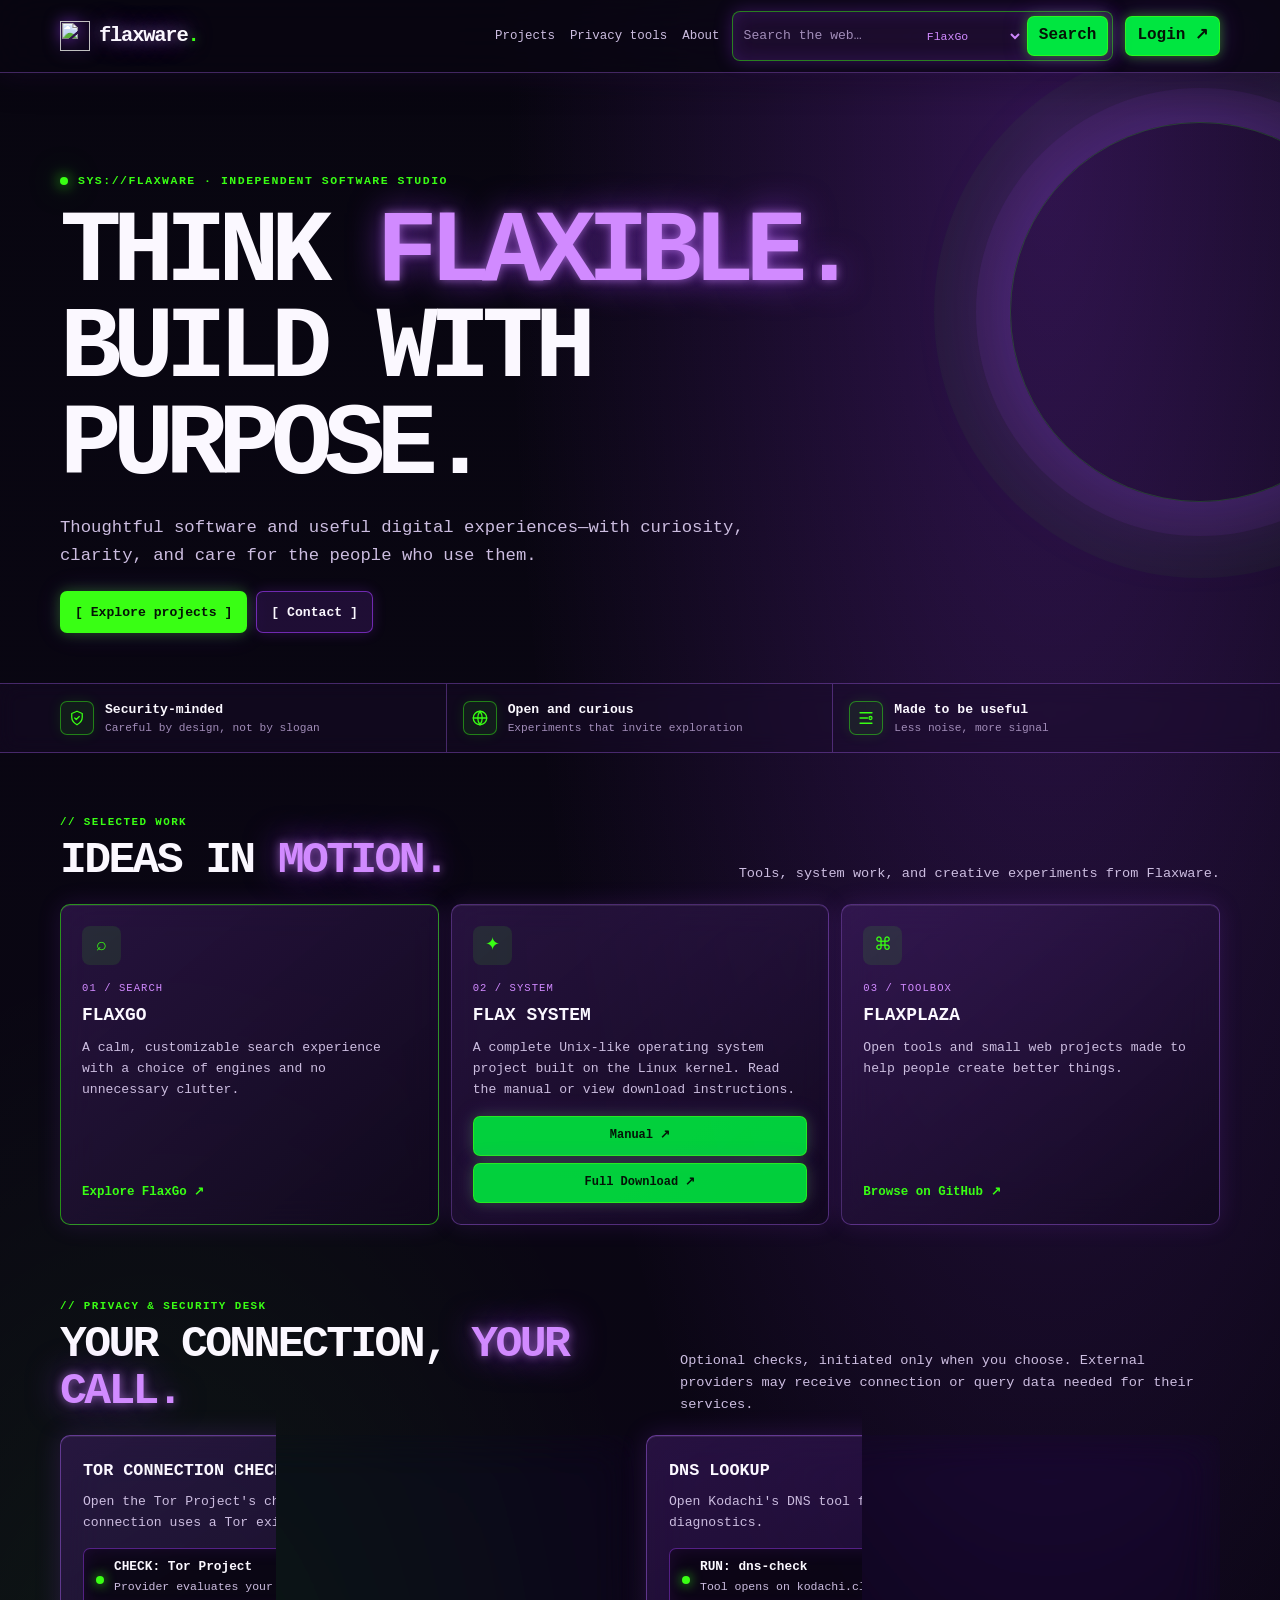
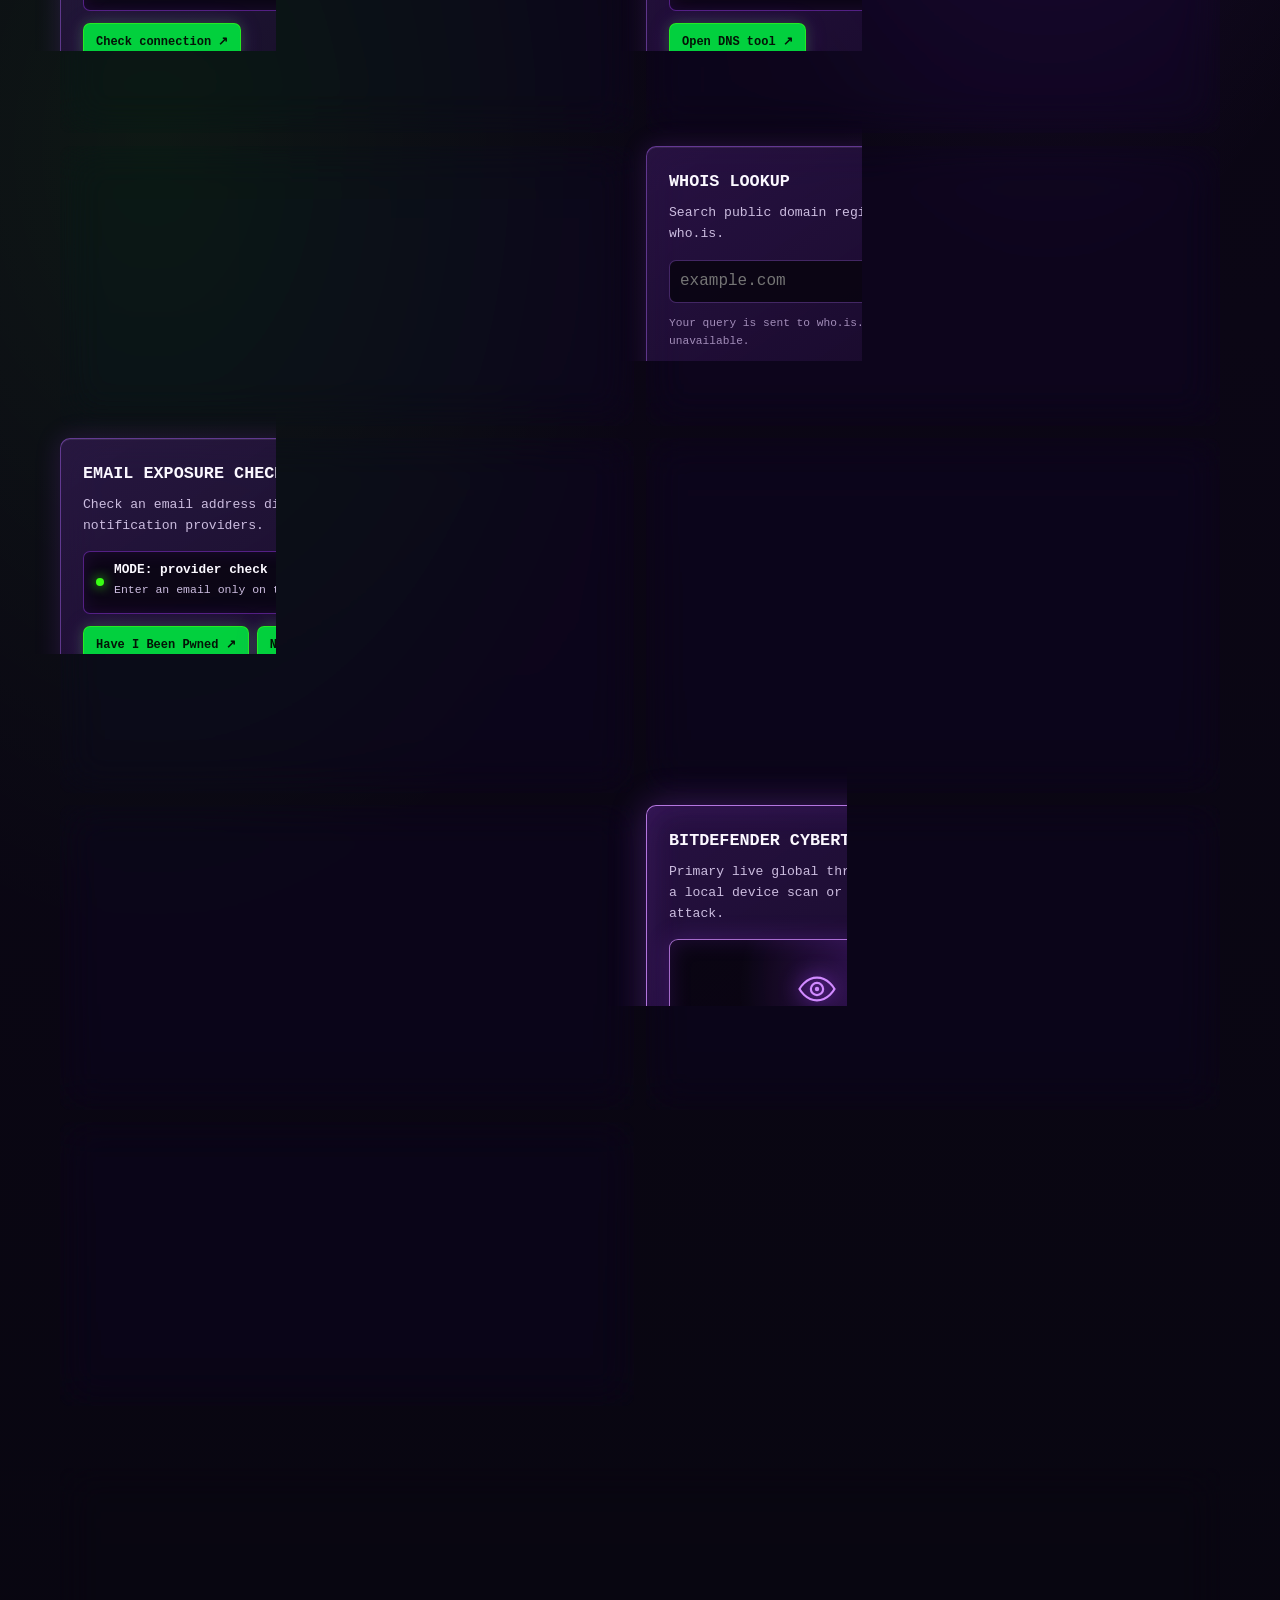
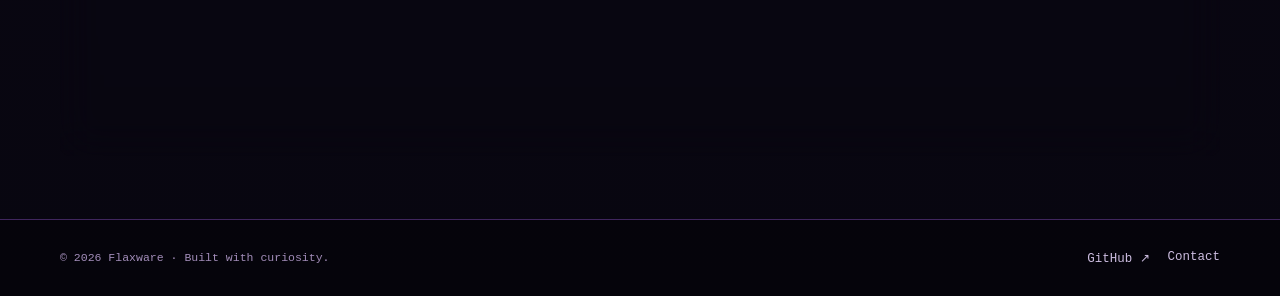
==== commit 9ea30632: "Give homepage a tighter cyberpunk matrix visual style" ====
--- a/index.html
+++ b/index.html
@@ -3,8 +3,8 @@
 <head>
   <meta charset="UTF-8">
   <meta name="viewport" content="width=device-width, initial-scale=1, viewport-fit=cover">
-  <meta name="theme-color" content="#10091c">
-  <meta name="description" content="Flaxware tools for privacy, account security, and cyber threat awareness.">
+  <meta name="theme-color" content="#080610">
+  <meta name="description" content="Flaxware — neon-lit tools for privacy, account security, and cyber threat awareness.">
   <meta property="og:title" content="Flaxware — Thoughtful software, built with intent">
   <meta property="og:description" content="Privacy tools, useful software, and cyber threat awareness from Flaxware.">
   <meta property="og:type" content="website">
@@ -14,18 +14,18 @@
   <link rel="canonical" href="https://flaxware.github.io/">
   <title>Flaxware — Thoughtful software, built with intent</title>
   <style>
-    :root{color-scheme:dark;--bg:#0b0615;--surface:rgba(31,16,54,.78);--text:#fbf7ff;--muted:#d0c0e8;--quiet:#aa95c6;--line:rgba(187,121,255,.36);--green:#39ff14;--green-deep:#00e640;--green-ink:#061709;--violet:#a43dff;--violet-light:#ddb9ff;--radius:18px;--mono:ui-monospace,"SFMono-Regular",Consolas,monospace;--content:1160px}
-    *,*::before,*::after{box-sizing:border-box}html{scroll-behavior:smooth;scroll-padding-top:100px;-webkit-text-size-adjust:100%}body{margin:0;min-width:320px;overflow-x:hidden;background:radial-gradient(ellipse at 82% 4%,rgba(164,61,255,.3),transparent 34rem),radial-gradient(ellipse at 3% 35%,rgba(0,230,64,.1),transparent 32rem),var(--bg);color:var(--text);font:16px/1.65 "Space Grotesk",Inter,ui-sans-serif,system-ui,-apple-system,"Segoe UI",sans-serif}img,iframe{max-width:100%}a{color:inherit}button,input,select{font:inherit}button,a,select{-webkit-tap-highlight-color:transparent}:focus-visible{outline:3px solid var(--green);outline-offset:4px}::selection{color:var(--green-ink);background:var(--green)}.container{width:min(var(--content),calc(100% - 48px));margin-inline:auto}.skip-link{position:fixed;z-index:100;top:10px;left:10px;padding:10px 14px;transform:translateY(-160%);color:var(--green-ink);background:var(--green);border-radius:10px}.skip-link:focus{transform:translateY(0)}
-    .site-header{position:sticky;top:0;z-index:30;border-bottom:1px solid var(--line);background:rgba(12,6,23,.88);backdrop-filter:blur(22px) saturate(160%);box-shadow:0 8px 36px rgba(0,0,0,.25)}.navbar{min-height:76px;display:flex;align-items:center;justify-content:space-between;gap:18px}.brand{display:inline-flex;align-items:center;gap:9px;flex:0 0 auto;text-decoration:none;font-weight:800;letter-spacing:-.06em;font-size:1.28rem}.brand img{width:30px;height:30px;object-fit:contain}.brand-name{color:var(--text);text-shadow:0 0 18px rgba(164,61,255,.55)}.brand-name span{color:var(--violet-light)}.nav-tools{min-width:0;display:flex;align-items:center;justify-content:flex-end;gap:12px}.nav-links{display:flex;align-items:center;gap:16px}.nav-links a,.footer-links a{color:var(--muted);font-size:.88rem;text-decoration:none;white-space:nowrap}.nav-links a:hover,.footer-links a:hover{color:var(--green)}.nav-search{min-width:0;display:flex;gap:5px;padding:5px;border:1px solid rgba(57,255,20,.48);border-radius:14px;background:rgba(164,61,255,.2);box-shadow:0 0 26px rgba(164,61,255,.28),inset 0 0 18px rgba(221,185,255,.06);backdrop-filter:blur(15px)}.nav-search input{width:clamp(110px,14vw,205px);min-width:0;padding:8px;border:0;outline:0;background:transparent;color:var(--text)}.nav-search input::placeholder{color:var(--quiet)}.nav-search select{width:105px;min-width:0;padding:0 3px;border:0;background:transparent;color:var(--violet-light);font-size:.78rem}.nav-search select option{background:#191028}.nav-search button,.login-button{display:inline-flex;align-items:center;justify-content:center;min-height:40px;padding:7px 12px;border:1px solid rgba(57,255,20,.7);border-radius:10px;background:var(--green);color:var(--green-ink);font-weight:800;text-decoration:none;white-space:nowrap;cursor:pointer;box-shadow:0 0 18px rgba(57,255,20,.28),0 0 32px rgba(164,61,255,.2);transition:transform .18s,box-shadow .18s,filter .18s}.nav-search button:hover,.login-button:hover,.button-primary:hover,.tool-button:hover{transform:translateY(-2px);filter:brightness(1.12);box-shadow:0 0 24px rgba(57,255,20,.4),0 0 42px rgba(164,61,255,.36)}
-    .hero{position:relative;overflow:hidden;padding:clamp(70px,10vw,130px) 0 82px}.hero::after{content:"";position:absolute;width:460px;height:460px;top:7%;right:-14%;z-index:-1;border:1px solid rgba(57,255,20,.25);border-radius:50%;box-shadow:0 0 0 42px rgba(57,255,20,.035),0 0 0 92px rgba(164,61,255,.13),0 0 110px rgba(164,61,255,.4);pointer-events:none}.hero-content{max-width:var(--content)}.eyebrow,.section-kicker{color:var(--green);font:600 .76rem/1.4 var(--mono);letter-spacing:.13em;text-transform:uppercase}.eyebrow{display:flex;align-items:center;gap:10px;margin:0 0 22px}.live-dot{width:8px;height:8px;flex:0 0 auto;border-radius:50%;background:var(--green);box-shadow:0 0 15px rgba(57,255,20,.95)}h1{max-width:850px;margin:0;font-size:clamp(3rem,8vw,6.7rem);line-height:.99;letter-spacing:-.075em;font-weight:730}h1 .accent,.section-title span,.manifesto-box h2 span{color:var(--violet-light);text-shadow:0 0 30px rgba(164,61,255,.65)}.hero-copy{max-width:610px;margin:26px 0 30px;color:var(--muted);font-size:clamp(1.05rem,2vw,1.2rem)}.hero-actions{display:flex;flex-wrap:wrap;gap:12px}.button{display:inline-flex;align-items:center;justify-content:center;gap:9px;min-height:46px;padding:10px 18px;border:1px solid transparent;border-radius:999px;text-decoration:none;font-weight:750;transition:transform .18s,background .18s,border-color .18s,box-shadow .18s}.button-primary{color:var(--green-ink);background:var(--green);box-shadow:0 0 20px rgba(57,255,20,.24),0 0 34px rgba(164,61,255,.22)}.button-secondary{border-color:var(--line);background:rgba(164,61,255,.12);color:var(--text);backdrop-filter:blur(14px);box-shadow:0 0 22px rgba(164,61,255,.18)}.button-secondary:hover{border-color:var(--violet-light);background:rgba(164,61,255,.28);box-shadow:0 0 26px rgba(164,61,255,.45)}
-    .signal-strip{border-block:1px solid var(--line);background:rgba(255,255,255,.025);backdrop-filter:blur(12px)}.signal-inner{display:grid;grid-template-columns:repeat(3,1fr)}.signal{display:flex;align-items:center;gap:13px;min-height:82px;padding:14px 20px;border-right:1px solid var(--line)}.signal:first-child{padding-left:0}.signal:last-child{border-right:0}.signal-icon{width:38px;height:38px;display:grid;place-items:center;flex:0 0 auto;border:1px solid rgba(57,255,20,.4);border-radius:12px;color:var(--green);background:rgba(57,255,20,.08);box-shadow:0 0 20px rgba(57,255,20,.12)}.signal-icon svg{width:19px;height:19px;stroke:currentColor;fill:none;stroke-width:1.7;stroke-linecap:round;stroke-linejoin:round}.signal strong{display:block;font-size:.9rem}.signal small{display:block;color:var(--quiet);font-size:.77rem}
-    .section{padding:88px 0}.section-head{display:flex;align-items:end;justify-content:space-between;gap:30px;margin-bottom:30px}.section-kicker{margin:0 0 10px;font-size:.74rem}.section-title{margin:0;font-size:clamp(2rem,4vw,3.3rem);line-height:1.1;letter-spacing:-.055em}.section-intro{max-width:500px;margin:0;color:var(--muted);font-size:.97rem}.project-grid{display:grid;grid-template-columns:repeat(3,minmax(0,1fr));gap:16px}.project-card{min-width:0;min-height:280px;display:flex;flex-direction:column;align-items:flex-start;padding:25px;border:1px solid var(--line);border-radius:var(--radius);background:linear-gradient(145deg,rgba(72,34,112,.46),rgba(22,12,39,.78));backdrop-filter:blur(18px);box-shadow:inset 0 1px rgba(255,255,255,.08),0 0 32px rgba(164,61,255,.15),0 16px 48px rgba(0,0,0,.18);transition:transform .2s,border-color .2s,box-shadow .2s}.project-card:hover{transform:translateY(-3px);border-color:var(--violet-light);box-shadow:0 0 34px rgba(164,61,255,.34)}.project-card.featured{border-color:rgba(57,255,20,.55)}.project-icon{width:46px;height:46px;display:grid;place-items:center;margin-bottom:22px;border-radius:14px;color:var(--green);background:rgba(57,255,20,.1);font-size:1.25rem}.project-number{margin:0 0 9px;color:var(--violet-light);font:.7rem var(--mono);letter-spacing:.1em}.project-card h3{margin:0 0 9px;font-size:1.35rem}.project-card p:not(.project-number){margin:0;color:var(--muted);font-size:.91rem}.project-card a{display:inline-flex;gap:8px;margin-top:auto;padding-top:22px;color:var(--green);text-decoration:none;font-weight:700;font-size:.88rem}.system-actions{width:100%;display:flex;flex-direction:column;align-items:stretch;gap:9px;margin-top:auto;padding-top:20px}.system-actions .tool-button{width:100%}
-    .privacy-section{padding-top:14px}.privacy-grid{display:grid;grid-template-columns:repeat(2,minmax(0,1fr));gap:18px}.tool-card{min-width:0;padding:clamp(22px,4vw,34px);border:1px solid rgba(187,121,255,.4);border-radius:20px;background:linear-gradient(145deg,rgba(69,32,108,.5),rgba(19,10,35,.78));backdrop-filter:blur(20px) saturate(150%);box-shadow:inset 0 1px rgba(255,255,255,.075),0 18px 56px rgba(0,0,0,.22),0 0 34px rgba(164,61,255,.15)}.tool-top{display:flex;justify-content:space-between;align-items:flex-start;gap:18px;margin-bottom:20px}.tool-card h3{margin:0 0 7px;font-size:1.3rem}.tool-card p{margin:0;color:var(--muted);font-size:.9rem}.tool-tag{flex:0 0 auto;padding:4px 9px;border:1px solid rgba(164,61,255,.75);border-radius:99px;color:var(--violet-light);background:rgba(164,61,255,.22);font:.68rem var(--mono)}.terminal-output{display:flex;align-items:center;gap:12px;min-height:66px;margin:20px 0 14px;padding:13px 15px;border:1px solid rgba(164,61,255,.48);border-radius:13px;background:rgba(9,5,18,.74);box-shadow:inset 0 0 22px rgba(164,61,255,.12)}.result-light{width:10px;height:10px;flex:0 0 auto;border-radius:50%;background:var(--green);box-shadow:0 0 13px rgba(57,255,20,.7)}.terminal-output strong{display:block;font:600 .9rem var(--mono)}.terminal-output small{color:var(--muted);font-size:.78rem}.tool-actions{display:flex;gap:10px;align-items:center;flex-wrap:wrap}.tool-button{display:inline-flex;align-items:center;justify-content:center;gap:8px;min-height:44px;padding:9px 16px;border:1px solid rgba(57,255,20,.62);border-radius:11px;background:rgba(0,230,64,.92);color:#041307;font-weight:800;text-decoration:none;cursor:pointer;box-shadow:0 0 18px rgba(57,255,20,.2),0 0 26px rgba(164,61,255,.16);transition:transform .18s,box-shadow .18s,filter .18s}.lookup-form{display:flex;gap:8px;margin:18px 0 0}.lookup-form input{flex:1;min-width:0;min-height:44px;padding:9px 12px;border:1px solid var(--line);border-radius:11px;background:rgba(9,7,16,.76);color:var(--text)}.privacy-note{margin-top:15px!important;color:var(--quiet)!important;font-size:.76rem!important}.local-list{display:grid;margin:16px 0 18px;border-top:1px solid var(--line)}.local-row{display:flex;justify-content:space-between;gap:20px;padding:11px 0;border-bottom:1px solid var(--line);font-size:.84rem}.local-row span:first-child{color:var(--muted)}.local-row output{max-width:60%;overflow-wrap:anywhere;color:var(--green);font-family:var(--mono);font-size:.77rem;text-align:right}.map-primary{border-color:rgba(164,61,255,.9);box-shadow:inset 0 0 36px rgba(164,61,255,.12),0 0 42px rgba(164,61,255,.25)}.eye-button{width:100%;min-height:124px;display:flex;align-items:center;justify-content:center;gap:16px;margin:18px 0 12px;padding:16px;border:1px solid rgba(194,126,255,.82);border-radius:16px;background:radial-gradient(circle at center,rgba(164,61,255,.32),rgba(9,7,16,.78) 70%);color:var(--text);font:600 .88rem var(--mono);cursor:pointer;box-shadow:inset 0 0 26px rgba(164,61,255,.14),0 0 24px rgba(164,61,255,.2);transition:box-shadow .2s,transform .2s}.eye-button:hover{transform:translateY(-2px);box-shadow:0 0 36px rgba(164,61,255,.48)}.eye-icon{width:48px;height:48px;flex:0 0 auto;color:var(--violet-light);filter:drop-shadow(0 0 12px rgba(164,61,255,.9))}.map-frame{display:block;width:100%;height:430px;margin-top:16px;border:1px solid var(--line);border-radius:13px;background:#08060e}.map-frame[hidden]{display:none}
-    .manifesto{padding:0 0 88px}.manifesto-box{display:grid;grid-template-columns:1fr 1fr;gap:42px;align-items:center;padding:clamp(25px,6vw,54px);border:1px solid var(--line);border-radius:22px;background:linear-gradient(120deg,rgba(164,61,255,.3),rgba(0,230,64,.055));backdrop-filter:blur(20px);box-shadow:0 0 42px rgba(164,61,255,.16)}.manifesto-box h2{margin:0;font-size:clamp(1.8rem,3.5vw,2.8rem);line-height:1.12}.manifesto-copy p{margin:0 0 18px;color:var(--muted)}.site-footer{border-top:1px solid var(--line);background:rgba(0,0,0,.22)}.footer-inner{min-height:92px;display:flex;align-items:center;justify-content:space-between;gap:24px;padding-block:16px;color:var(--quiet);font-size:.82rem}.footer-inner p{margin:0}.footer-links{display:flex;flex-wrap:wrap;gap:20px}.sr-only{position:absolute;width:1px;height:1px;padding:0;margin:-1px;overflow:hidden;clip:rect(0,0,0,0);white-space:nowrap;border:0}
-    @media(max-width:1050px){.navbar{flex-wrap:wrap;padding-block:10px}.nav-links{display:none}.nav-tools{flex:1}.nav-search{flex:1;max-width:520px}.nav-search input{flex:1;width:auto}}
-    @media(max-width:800px){.container{width:min(var(--content),calc(100% - 36px))}.project-grid{grid-template-columns:repeat(2,minmax(0,1fr))}.project-card:last-child{grid-column:1/-1}.privacy-grid,.manifesto-box{grid-template-columns:1fr}.manifesto-box{gap:22px}.signal{padding-inline:12px}}
-    @media(max-width:560px){html{scroll-padding-top:138px}.container{width:calc(100% - 28px)}.navbar{min-height:auto;align-items:stretch;flex-direction:column;gap:9px;padding:10px 0}.brand{font-size:1.2rem}.brand img{height:28px;width:28px}.nav-tools{width:100%;flex:initial;gap:7px}.nav-search{width:100%;flex:1;gap:3px;padding:4px}.nav-search input{width:1%;flex:1 1 45px;padding:7px 5px;font-size:16px}.nav-search select{width:82px;flex:0 1 82px;padding:0;font-size:.7rem}.nav-search button{min-height:42px;padding:7px 8px;font-size:.8rem}.login-button{min-height:46px;padding:7px 10px}.hero{padding:60px 0 58px}.hero::after{width:300px;height:300px;right:-190px}.eyebrow{align-items:flex-start;font-size:.66rem;letter-spacing:.08em}h1{font-size:clamp(2.65rem,13vw,4.1rem);overflow-wrap:anywhere}.hero-copy{margin:20px 0 24px;font-size:1rem}.hero-actions{gap:9px}.button{min-height:46px;padding-inline:14px}.signal-inner{grid-template-columns:1fr;padding-block:6px}.signal,.signal:first-child{min-height:64px;padding:10px 0;border-right:0;border-bottom:1px solid var(--line)}.signal:last-child{border-bottom:0}.section{padding:64px 0}.section-head{display:block}.section-intro{margin-top:14px;font-size:.92rem}.project-grid{grid-template-columns:1fr;gap:12px}.project-card,.project-card:last-child{min-height:230px;grid-column:auto;padding:22px}.privacy-section{padding-top:0}.privacy-grid{gap:12px}.tool-card{padding:20px 17px;border-radius:16px}.tool-top{display:block;margin-bottom:15px}.tool-card h3{font-size:1.18rem}.tool-tag{display:inline-block;margin-top:9px}.tool-actions{align-items:stretch}.tool-actions .tool-button{flex:1 1 auto}.lookup-form{flex-wrap:wrap}.lookup-form input{flex-basis:100%;font-size:16px}.lookup-form .tool-button{width:100%}.local-row{gap:10px}.map-frame{height:min(65vh,420px);min-height:280px}.eye-button{min-height:108px;gap:10px;padding:12px 8px;font-size:.72rem}.eye-icon{width:40px;height:40px}.manifesto{padding-bottom:64px}.manifesto-box{padding:24px 19px}.footer-inner{min-height:0;align-items:flex-start;flex-direction:column;gap:12px;padding-block:22px}}
-    @media(max-width:360px){.nav-tools{gap:5px}.nav-search select{width:72px;flex-basis:72px;font-size:.67rem}.nav-search button{padding-inline:6px;font-size:.75rem}.login-button{padding-inline:7px;font-size:.78rem}.tool-card{padding-inline:14px}}
+    :root{color-scheme:dark;--bg:#080610;--panel:rgba(19,12,35,.78);--panel2:rgba(43,19,74,.56);--text:#fbf8ff;--muted:#ccbde0;--quiet:#a28db9;--line:rgba(178,106,255,.34);--green:#39ff14;--green2:#00e640;--green-ink:#041306;--purple:#a33dff;--purple2:#d18aff;--content:1160px;--mono:ui-monospace,"SFMono-Regular",Consolas,monospace}
+    *,*::before,*::after{box-sizing:border-box}html{scroll-behavior:smooth;scroll-padding-top:100px;-webkit-text-size-adjust:100%}body{margin:0;min-width:320px;overflow-x:hidden;color:var(--text);font:16px/1.6 ui-monospace,"SFMono-Regular",Consolas,monospace;background:radial-gradient(ellipse at 82% 4%,rgba(163,61,255,.26),transparent 34rem),radial-gradient(ellipse at 12% 50%,rgba(57,255,20,.075),transparent 32rem),linear-gradient(180deg,#080610,#0b0615 55%,#080610)}body::before{content:"";position:fixed;inset:0;z-index:-1;pointer-events:none;opacity:.13;background:repeating-linear-gradient(0deg,transparent 0 3px,rgba(170,110,255,.08) 4px,transparent 5px)}a{color:inherit}button,input,select{font:inherit}a,button,select{-webkit-tap-highlight-color:transparent}:focus-visible{outline:2px solid var(--green);outline-offset:4px}::selection{background:var(--green);color:var(--green-ink)}.container{width:min(var(--content),calc(100% - 48px));margin-inline:auto}.skip-link{position:fixed;z-index:100;top:10px;left:10px;padding:10px 14px;transform:translateY(-160%);border:1px solid var(--green);border-radius:8px;background:#100b1b;color:var(--green)}.skip-link:focus{transform:translateY(0)}
+    .site-header{position:sticky;top:0;z-index:30;border-bottom:1px solid var(--line);background:rgba(8,6,16,.88);backdrop-filter:blur(20px) saturate(170%);box-shadow:0 6px 32px rgba(0,0,0,.4),0 0 28px rgba(163,61,255,.14)}.navbar{min-height:72px;display:flex;align-items:center;justify-content:space-between;gap:18px}.brand{display:inline-flex;align-items:center;gap:9px;flex:0 0 auto;text-decoration:none;font-weight:900;letter-spacing:-.06em;font-size:1.28rem}.brand img{width:30px;height:30px;object-fit:contain;filter:drop-shadow(0 0 8px rgba(163,61,255,.7))}.brand-name{text-shadow:0 0 14px rgba(255,255,255,.3),0 0 24px rgba(163,61,255,.65)}.brand-name span{color:var(--green);text-shadow:0 0 12px var(--green)}.nav-tools{min-width:0;display:flex;align-items:center;justify-content:flex-end;gap:12px}.nav-links{display:flex;gap:15px}.nav-links a,.footer-links a{color:var(--muted);font: .78rem var(--mono);text-decoration:none;white-space:nowrap}.nav-links a:hover,.footer-links a:hover{color:var(--green);text-shadow:0 0 12px var(--green)}.nav-search{min-width:0;display:flex;gap:4px;padding:4px;border:1px solid rgba(57,255,20,.48);border-radius:8px;background:rgba(80,34,120,.28);box-shadow:0 0 18px rgba(163,61,255,.28),inset 0 0 18px rgba(163,61,255,.15);backdrop-filter:blur(16px)}.nav-search input{width:clamp(110px,14vw,200px);min-width:0;padding:7px;border:0;outline:0;background:transparent;color:var(--text);font-size:.82rem}.nav-search input::placeholder{color:var(--quiet)}.nav-search select{width:103px;padding:0 3px;border:0;background:transparent;color:var(--purple2);font-size:.72rem}.nav-search select option{background:#160c25}.nav-search button,.login-button{display:inline-flex;align-items:center;justify-content:center;min-height:38px;padding:6px 11px;border:1px solid rgba(57,255,20,.72);border-radius:7px;background:var(--green2);color:var(--green-ink);font-weight:900;text-decoration:none;white-space:nowrap;cursor:pointer;box-shadow:0 0 12px rgba(57,255,20,.4),0 0 24px rgba(163,61,255,.25);transition:transform .18s,filter .18s,box-shadow .18s}.nav-search button:hover,.login-button:hover,.button:hover,.tool-button:hover{transform:translateY(-2px);filter:brightness(1.13);box-shadow:0 0 20px rgba(57,255,20,.5),0 0 34px rgba(163,61,255,.45)}
+    .hero{position:relative;overflow:hidden;padding:clamp(54px,8vw,100px) 0 50px}.hero::after{content:"";position:absolute;z-index:-1;width:380px;height:380px;right:-110px;top:8%;border:1px solid rgba(57,255,20,.2);border-radius:50%;box-shadow:0 0 0 34px rgba(163,61,255,.08),0 0 0 76px rgba(57,255,20,.035),0 0 90px rgba(163,61,255,.32);pointer-events:none}.hero-content{max-width:var(--content)}.eyebrow,.section-kicker{color:var(--green);font:600 .72rem/1.4 var(--mono);letter-spacing:.13em;text-transform:uppercase}.eyebrow{display:flex;align-items:center;gap:10px;margin:0 0 16px}.live-dot{width:8px;height:8px;flex:0 0 auto;border-radius:50%;background:var(--green);box-shadow:0 0 14px var(--green),0 0 30px rgba(57,255,20,.7)}h1{max-width:900px;margin:0;font:900 clamp(2.8rem,8vw,6.6rem)/.94 ui-monospace,"SFMono-Regular",Consolas,monospace;letter-spacing:-.085em;text-transform:uppercase}h1 .accent,.section-title span,.manifesto-box h2 span{color:var(--purple2);text-shadow:0 0 10px rgba(209,138,255,.6),0 0 34px rgba(163,61,255,.65)}.hero-copy{max-width:700px;margin:20px 0 22px;color:var(--muted);font-size:clamp(.95rem,1.8vw,1.08rem)}.hero-actions{display:flex;flex-wrap:wrap;gap:9px}.button{display:inline-flex;align-items:center;justify-content:center;gap:8px;min-height:42px;padding:8px 14px;border:1px solid rgba(163,61,255,.62);border-radius:7px;background:rgba(163,61,255,.15);color:var(--text);font:700 .82rem var(--mono);text-decoration:none;box-shadow:0 0 14px rgba(163,61,255,.2);transition:transform .18s,box-shadow .18s}.button-primary{border-color:rgba(57,255,20,.7);background:var(--green);color:var(--green-ink);box-shadow:0 0 14px rgba(57,255,20,.3),0 0 26px rgba(163,61,255,.16)}
+    .signal-strip{border-block:1px solid var(--line);background:rgba(26,12,44,.44);backdrop-filter:blur(10px)}.signal-inner{display:grid;grid-template-columns:repeat(3,1fr)}.signal{display:flex;align-items:center;gap:11px;min-height:68px;padding:10px 16px;border-right:1px solid var(--line)}.signal:first-child{padding-left:0}.signal:last-child{border:0}.signal-icon{width:34px;height:34px;display:grid;place-items:center;flex:0 0 auto;border:1px solid rgba(57,255,20,.45);border-radius:7px;color:var(--green);background:rgba(57,255,20,.08);box-shadow:0 0 14px rgba(57,255,20,.1)}.signal-icon svg{width:18px;height:18px;stroke:currentColor;fill:none;stroke-width:1.7;stroke-linecap:round;stroke-linejoin:round}.signal strong{display:block;font-size:.82rem}.signal small{display:block;color:var(--quiet);font-size:.7rem}
+    .section{padding:62px 0}.section-head{display:flex;align-items:end;justify-content:space-between;gap:24px;margin-bottom:20px}.section-kicker{margin:0 0 7px;font-size:.68rem}.section-title{margin:0;font-size:clamp(1.75rem,4vw,2.8rem);line-height:1.05;letter-spacing:-.06em;text-transform:uppercase}.section-intro{max-width:540px;margin:0;color:var(--muted);font-size:.85rem}.project-grid{display:grid;grid-template-columns:repeat(3,minmax(0,1fr));gap:12px}.project-card{min-width:0;min-height:245px;display:flex;flex-direction:column;align-items:flex-start;padding:21px;border:1px solid var(--line);border-radius:10px;background:linear-gradient(140deg,rgba(84,39,130,.4),rgba(17,9,30,.8));backdrop-filter:blur(18px);box-shadow:inset 0 1px rgba(255,255,255,.08),0 0 24px rgba(163,61,255,.14);transition:transform .18s,border-color .18s,box-shadow .18s}.project-card:hover{transform:translateY(-3px);border-color:var(--purple2);box-shadow:0 0 28px rgba(163,61,255,.38)}.project-card.featured{border-color:rgba(57,255,20,.55)}.project-icon{width:39px;height:39px;display:grid;place-items:center;margin-bottom:17px;border-radius:8px;color:var(--green);background:rgba(57,255,20,.1);font-size:1.15rem}.project-number{margin:0 0 7px;color:var(--purple2);font:.66rem var(--mono);letter-spacing:.1em}.project-card h3{margin:0 0 7px;font-size:1.12rem;text-transform:uppercase}.project-card p:not(.project-number){margin:0;color:var(--muted);font-size:.82rem}.project-card>a{display:inline-flex;gap:8px;margin-top:auto;padding-top:16px;color:var(--green);text-decoration:none;font-weight:800;font-size:.78rem}.system-actions{width:100%;display:flex;flex-direction:column;align-items:stretch;gap:7px;margin-top:auto;padding-top:16px}
+    .privacy-section{padding-top:12px}.privacy-grid{display:grid;grid-template-columns:repeat(2,minmax(0,1fr));gap:12px}.tool-card{min-width:0;padding:22px;border:1px solid rgba(178,106,255,.48);border-radius:10px;background:linear-gradient(145deg,rgba(70,31,111,.48),rgba(16,8,29,.82));backdrop-filter:blur(20px) saturate(155%);box-shadow:inset 0 1px rgba(255,255,255,.08),0 0 26px rgba(163,61,255,.18)}.tool-top{display:flex;justify-content:space-between;align-items:flex-start;gap:14px;margin-bottom:15px}.tool-card h3{margin:0 0 6px;font-size:1.05rem;text-transform:uppercase}.tool-card p{margin:0;color:var(--muted);font-size:.82rem}.tool-tag{flex:0 0 auto;padding:4px 8px;border:1px solid rgba(163,61,255,.75);border-radius:5px;color:var(--purple2);background:rgba(163,61,255,.2);font:.62rem var(--mono);text-transform:uppercase}.terminal-output{display:flex;align-items:center;gap:10px;min-height:57px;margin:15px 0 12px;padding:10px 12px;border:1px solid rgba(163,61,255,.48);border-radius:7px;background:rgba(7,4,13,.78);box-shadow:inset 0 0 18px rgba(163,61,255,.12)}.result-light{width:8px;height:8px;flex:0 0 auto;border-radius:50%;background:var(--green);box-shadow:0 0 12px var(--green)}.terminal-output strong{display:block;font:600 .8rem var(--mono)}.terminal-output small{color:var(--muted);font-size:.72rem}.tool-actions{display:flex;gap:8px;align-items:center;flex-wrap:wrap}.tool-button{display:inline-flex;align-items:center;justify-content:center;gap:7px;min-height:40px;padding:8px 12px;border:1px solid rgba(57,255,20,.62);border-radius:7px;background:rgba(0,230,64,.9);color:#041307;font-weight:900;font-size:.75rem;text-decoration:none;cursor:pointer;box-shadow:0 0 14px rgba(57,255,20,.2),0 0 22px rgba(163,61,255,.2);transition:transform .18s,box-shadow .18s}.lookup-form{display:flex;gap:8px;margin:16px 0 0}.lookup-form input{flex:1;min-width:0;min-height:42px;padding:8px 10px;border:1px solid var(--line);border-radius:7px;background:rgba(7,4,13,.8);color:var(--text)}.privacy-note{margin-top:12px!important;color:var(--quiet)!important;font-size:.7rem!important}.local-list{display:grid;margin:12px 0 15px;border-top:1px solid var(--line)}.local-row{display:flex;justify-content:space-between;gap:14px;padding:9px 0;border-bottom:1px solid var(--line);font-size:.76rem}.local-row span:first-child{color:var(--muted)}.local-row output{max-width:60%;overflow-wrap:anywhere;color:var(--green);font-family:var(--mono);font-size:.7rem;text-align:right}.map-primary{border-color:rgba(209,138,255,.85);box-shadow:inset 0 0 34px rgba(163,61,255,.17),0 0 36px rgba(163,61,255,.32)}.eye-button{width:100%;min-height:100px;display:flex;align-items:center;justify-content:center;gap:13px;margin:14px 0 10px;padding:12px;border:1px solid rgba(209,138,255,.78);border-radius:9px;background:radial-gradient(circle at center,rgba(163,61,255,.32),rgba(7,4,13,.84) 72%);color:var(--text);font:600 .76rem var(--mono);cursor:pointer;box-shadow:inset 0 0 22px rgba(163,61,255,.16),0 0 24px rgba(163,61,255,.22)}.eye-icon{width:42px;height:42px;flex:0 0 auto;color:var(--purple2);filter:drop-shadow(0 0 10px rgba(163,61,255,.95))}.map-frame{display:block;width:100%;height:430px;margin-top:14px;border:1px solid var(--line);border-radius:8px;background:#080610}.map-frame[hidden]{display:none}
+    .manifesto{padding:0 0 64px}.manifesto-box{display:grid;grid-template-columns:1fr 1fr;gap:34px;align-items:center;padding:clamp(22px,5vw,42px);border:1px solid var(--line);border-radius:10px;background:linear-gradient(120deg,rgba(163,61,255,.25),rgba(0,230,64,.045));backdrop-filter:blur(20px);box-shadow:0 0 34px rgba(163,61,255,.17)}.manifesto-box h2{margin:0;font-size:clamp(1.7rem,3.5vw,2.6rem);line-height:1.08;text-transform:uppercase}.manifesto-copy p{margin:0 0 14px;color:var(--muted);font-size:.85rem}.site-footer{border-top:1px solid var(--line);background:rgba(0,0,0,.3)}.footer-inner{min-height:76px;display:flex;align-items:center;justify-content:space-between;gap:20px;padding-block:14px;color:var(--quiet);font-size:.72rem}.footer-inner p{margin:0}.footer-links{display:flex;flex-wrap:wrap;gap:18px}.sr-only{position:absolute;width:1px;height:1px;padding:0;margin:-1px;overflow:hidden;clip:rect(0,0,0,0);white-space:nowrap;border:0}
+    @media(max-width:1050px){.navbar{flex-wrap:wrap;padding-block:9px}.nav-links{display:none}.nav-tools{flex:1}.nav-search{flex:1;max-width:520px}.nav-search input{flex:1;width:auto}}
+    @media(max-width:800px){.container{width:min(var(--content),calc(100% - 36px))}.project-grid{grid-template-columns:repeat(2,minmax(0,1fr))}.privacy-grid,.manifesto-box{grid-template-columns:1fr}.signal{padding-inline:10px}}
+    @media(max-width:560px){html{scroll-padding-top:132px}.container{width:calc(100% - 28px)}.navbar{min-height:auto;align-items:stretch;flex-direction:column;gap:8px;padding:9px 0}.brand{font-size:1.16rem}.brand img{width:27px;height:27px}.nav-tools{width:100%;flex:initial;gap:6px}.nav-search{width:100%;flex:1;gap:2px;padding:3px}.nav-search input{width:1%;flex:1 1 40px;padding:6px 4px;font-size:16px}.nav-search select{width:78px;flex:0 1 78px;padding:0;font-size:.68rem}.nav-search button{min-height:40px;padding:6px 7px;font-size:.74rem}.login-button{min-height:44px;padding:6px 8px;font-size:.76rem}.hero{padding:48px 0 38px}.hero::after{width:280px;height:280px;right:-190px}.eyebrow{align-items:flex-start;font-size:.64rem;letter-spacing:.07em}h1{font-size:clamp(2.5rem,12.5vw,3.7rem);overflow-wrap:anywhere}.hero-copy{margin:16px 0 19px;font-size:.9rem}.hero-actions{gap:7px}.button{min-height:41px;padding:7px 10px;font-size:.74rem}.signal-inner{grid-template-columns:1fr;padding-block:5px}.signal,.signal:first-child{min-height:58px;padding:8px 0;border-right:0;border-bottom:1px solid var(--line)}.section{padding:48px 0}.section-head{display:block;margin-bottom:16px}.section-intro{margin-top:10px;font-size:.8rem}.project-grid{grid-template-columns:1fr;gap:9px}.project-card{min-height:205px;padding:17px}.privacy-section{padding-top:8px}.privacy-grid{gap:9px}.tool-card{padding:17px 14px;border-radius:8px}.tool-top{display:block;margin-bottom:12px}.tool-card h3{font-size:.98rem}.tool-card p{font-size:.78rem}.tool-tag{display:inline-block;margin-top:7px}.tool-actions{gap:7px}.tool-actions .tool-button{flex:1 1 auto}.lookup-form{flex-wrap:wrap}.lookup-form input{flex-basis:100%;font-size:16px}.lookup-form .tool-button{width:100%}.local-row{gap:8px}.map-frame{height:min(62vh,380px);min-height:260px}.eye-button{min-height:88px;gap:8px;padding:9px 6px;font-size:.66rem}.eye-icon{width:34px;height:34px}.manifesto{padding-bottom:44px}.manifesto-box{padding:20px 15px}.footer-inner{min-height:0;align-items:flex-start;flex-direction:column;gap:10px;padding-block:18px}}
+    @media(max-width:360px){.nav-tools{gap:4px}.nav-search select{width:68px;flex-basis:68px;font-size:.64rem}.nav-search button{padding-inline:5px;font-size:.7rem}.login-button{padding-inline:6px;font-size:.72rem}.tool-card{padding-inline:12px}}
     @media(prefers-reduced-motion:reduce){*,*::before,*::after{scroll-behavior:auto!important;transition-duration:.01ms!important;animation-duration:.01ms!important;animation-iteration-count:1!important}}
   </style>
 </head>
@@ -39,14 +39,14 @@
     </div>
   </nav></header>
   <main id="main">
-    <section class="hero" id="home"><div class="container hero-content"><p class="eyebrow"><span class="live-dot" aria-hidden="true"></span> Independent software studio · built with intent</p><h1>Think <span class="accent">flaxible.</span><br>Build with purpose.</h1><p class="hero-copy">Flaxware makes thoughtful software and useful digital experiences—with curiosity, clarity, and care for the people who use them.</p><div class="hero-actions"><a class="button button-primary" href="#projects">Explore projects <span aria-hidden="true">↓</span></a><a class="button button-secondary" href="mailto:superflax.step808@passfwd.com">Get in touch <span aria-hidden="true">↗</span></a></div></div></section>
+    <section class="hero" id="home"><div class="container hero-content"><p class="eyebrow"><span class="live-dot" aria-hidden="true"></span> SYS://FLAXWARE · INDEPENDENT SOFTWARE STUDIO</p><h1>Think <span class="accent">flaxible.</span><br>Build with purpose.</h1><p class="hero-copy">Thoughtful software and useful digital experiences—with curiosity, clarity, and care for the people who use them.</p><div class="hero-actions"><a class="button button-primary" href="#projects">[ Explore projects ]</a><a class="button button-secondary" href="mailto:superflax.step808@passfwd.com">[ Contact ]</a></div></div></section>
     <section class="signal-strip" aria-label="Flaxware principles"><div class="signal-inner container"><div class="signal"><span class="signal-icon" aria-hidden="true"><svg viewBox="0 0 24 24"><path d="M12 3 19 6v5c0 4.5-3 7.7-7 10-4-2.3-7-5.5-7-10V6z"/><path d="m9 12 2 2 4-4"/></svg></span><span><strong>Security-minded</strong><small>Careful by design, not by slogan</small></span></div><div class="signal"><span class="signal-icon" aria-hidden="true"><svg viewBox="0 0 24 24"><circle cx="12" cy="12" r="9"/><path d="M3 12h18M12 3a15 15 0 0 1 0 18M12 3a15 15 0 0 0 0 18"/></svg></span><span><strong>Open and curious</strong><small>Experiments that invite exploration</small></span></div><div class="signal"><span class="signal-icon" aria-hidden="true"><svg viewBox="0 0 24 24"><path d="M4 5h16M4 12h10M4 19h16"/><circle cx="18" cy="12" r="2"/></svg></span><span><strong>Made to be useful</strong><small>Less noise, more signal</small></span></div></div></section>
-    <section class="section" id="projects"><div class="container"><div class="section-head"><div><p class="section-kicker">Selected work</p><h2 class="section-title">Ideas in <span>motion.</span></h2></div><p class="section-intro">A growing collection of tools, operating-system work, and creative experiments from Flaxware.</p></div><div class="project-grid">
+    <section class="section" id="projects"><div class="container"><div class="section-head"><div><p class="section-kicker">// Selected work</p><h2 class="section-title">Ideas in <span>motion.</span></h2></div><p class="section-intro">Tools, system work, and creative experiments from Flaxware.</p></div><div class="project-grid">
       <article class="project-card featured"><div class="project-icon" aria-hidden="true">⌕</div><p class="project-number">01 / SEARCH</p><h3>FlaxGo</h3><p>A calm, customizable search experience with a choice of engines and no unnecessary clutter.</p><a href="https://flaxware.github.io/flaxgo">Explore FlaxGo ↗</a></article>
       <article class="project-card"><div class="project-icon" aria-hidden="true">✦</div><p class="project-number">02 / SYSTEM</p><h3>FLAX SYSTEM</h3><p>A complete Unix-like operating system project built on the Linux kernel. Read the manual or view download instructions.</p><div class="system-actions"><a class="tool-button" href="https://github.com/flaxware/flax.system/blob/main/README.md" target="_blank" rel="noopener noreferrer">Manual ↗</a><a class="tool-button" href="https://github.com/flaxware/flax.system/blob/main/DOWNLOAD.md" target="_blank" rel="noopener noreferrer">Full Download ↗</a></div></article>
       <article class="project-card"><div class="project-icon" aria-hidden="true">⌘</div><p class="project-number">03 / TOOLBOX</p><h3>FlaxPlaza</h3><p>Open tools and small web projects made to help people create better things.</p><a href="https://github.com/flaxware/flaxplaza" target="_blank" rel="noopener noreferrer">Browse on GitHub ↗</a></article>
     </div></div></section>
-    <section class="section privacy-section" id="privacy"><div class="container"><div class="section-head"><div><p class="section-kicker">Privacy &amp; security desk</p><h2 class="section-title">Your connection, <span>your call.</span></h2></div><p class="section-intro">Optional checks and external references. Nothing runs in the background. External providers receive the connection or query data needed for their services.</p></div>
+    <section class="section privacy-section" id="privacy"><div class="container"><div class="section-head"><div><p class="section-kicker">// Privacy &amp; security desk</p><h2 class="section-title">Your connection, <span>your call.</span></h2></div><p class="section-intro">Optional checks, initiated only when you choose. External providers may receive connection or query data needed for their services.</p></div>
       <div class="privacy-grid">
         <article class="tool-card"><div class="tool-top"><div><h3>Tor connection check</h3><p>Open the Tor Project's check page to see whether your connection uses a Tor exit relay.</p></div><span class="tool-tag">On demand</span></div><div class="terminal-output"><span class="result-light" aria-hidden="true"></span><span><strong>CHECK: Tor Project</strong><small>Provider evaluates your connection.</small></span></div><div class="tool-actions"><a class="tool-button" href="https://check.torproject.org/" target="_blank" rel="noopener noreferrer">Check connection ↗</a></div><p class="privacy-note">The Tor Project receives your connection IP; Flaxware does not receive or store the result.</p></article>
         <article class="tool-card"><div class="tool-top"><div><h3>DNS lookup</h3><p>Open Kodachi's DNS tool for DNS and resolver diagnostics.</p></div><span class="tool-tag">External tool</span></div><div class="terminal-output"><span class="result-light" aria-hidden="true"></span><span><strong>RUN: dns-check</strong><small>Tool opens on kodachi.cloud.</small></span></div><div class="tool-actions"><a class="tool-button" href="https://kodachi.cloud/tools/dns.html" target="_blank" rel="noopener noreferrer">Open DNS tool ↗</a></div><p class="privacy-note">External website; check its privacy information for data handling details.</p></article>
@@ -54,12 +54,12 @@
         <article class="tool-card"><div class="tool-top"><div><h3>WHOIS lookup</h3><p>Search public domain registration details through who.is.</p></div><span class="tool-tag">Domain query</span></div><form class="lookup-form" id="whoisForm"><label class="sr-only" for="whoisDomain">Domain name for WHOIS lookup</label><input id="whoisDomain" name="domain" type="text" placeholder="example.com" autocomplete="url" required><button class="tool-button" type="submit">Look up ↗</button></form><p class="privacy-note">Your query is sent to who.is. Registration data can be redacted or unavailable.</p></article>
         <article class="tool-card"><div class="tool-top"><div><h3>Email exposure checks</h3><p>Check an email address directly with breach-notification providers.</p></div><span class="tool-tag">Provider-hosted</span></div><div class="terminal-output"><span class="result-light" aria-hidden="true"></span><span><strong>MODE: provider check</strong><small>Enter an email only on the provider's site.</small></span></div><div class="tool-actions"><a class="tool-button" href="https://haveibeenpwned.com/" target="_blank" rel="noopener noreferrer">Have I Been Pwned ↗</a><a class="tool-button" href="https://nordvpn.com/data-leak-checker/" target="_blank" rel="noopener noreferrer">NordVPN checker ↗</a></div><p class="privacy-note">This page never asks for or transmits your email. Review provider privacy terms; a clear result is not a guarantee of account safety.</p></article>
         <article class="tool-card"><div class="tool-top"><div><h3>Local browser signals</h3><p>Read a few basic values your browser exposes to this page.</p></div><span class="tool-tag">Local only</span></div><div class="local-list" aria-live="polite"><div class="local-row"><span>Language</span><output id="signalLanguage">Not read</output></div><div class="local-row"><span>Time zone</span><output id="signalTimezone">Not read</output></div><div class="local-row"><span>Colour preference</span><output id="signalColor">Not read</output></div></div><div class="tool-actions"><button class="tool-button" id="readSignals" type="button">Read local signals</button></div><p class="privacy-note">Values are read in this browser only when requested. This page does not upload or save them.</p></article>
-        <article class="tool-card"><div class="tool-top"><div><h3>IP logging awareness</h3><p>IPLogger is a link-tracking service, not a privacy or security check. Links created with it can log visitors' IP addresses and related connection details.</p></div><span class="tool-tag">Tracking warning</span></div><div class="terminal-output"><span class="result-light" aria-hidden="true"></span><span><strong>NOTICE: visitor tracking</strong><small>Do not open or share tracking links unexpectedly.</small></span></div><p class="privacy-note">I have not added a direct link to the logger as a privacy tool because it can collect visitor data. Use the DNS and IP diagnostic links above for transparent, consent-based checks.</p></article>
+        <article class="tool-card"><div class="tool-top"><div><h3>IP logging awareness</h3><p>IPLogger is a link-tracking service, not a privacy or security check. Links created with it can log visitors' IP addresses and related connection details.</p></div><span class="tool-tag">Tracking warning</span></div><div class="terminal-output"><span class="result-light" aria-hidden="true"></span><span><strong>NOTICE: visitor tracking</strong><small>Be cautious with unknown tracking links.</small></span></div><p class="privacy-note">It is not listed as a recommended checker; use the transparent diagnostic links above instead.</p></article>
         <article class="tool-card map-primary"><div class="tool-top"><div><h3>Bitdefender Cyberthreat Map</h3><p>Primary live global threat visualization. It is not a local device scan or proof your device is under attack.</p></div><span class="tool-tag">PRIMARY · LIVE</span></div><button class="eye-button" type="button" data-map="bitdefender" aria-controls="bitdefenderMap" aria-expanded="false"><svg class="eye-icon" viewBox="0 0 48 48" aria-hidden="true"><path d="M4 24s7-13 20-13 20 13 20 13-7 13-20 13S4 24 4 24Z" fill="none" stroke="currentColor" stroke-width="2.5"/><circle cx="24" cy="24" r="7" fill="none" stroke="currentColor" stroke-width="2.5"/><circle cx="24" cy="24" r="2.5" fill="currentColor"/></svg><span>PRESS TO VIEW BITDEFENDER MAP<br><small>Map loads here only after activation</small></span></button><iframe class="map-frame" id="bitdefenderMap" title="Bitdefender live cyber threat map" loading="lazy" referrerpolicy="no-referrer" allow="fullscreen" hidden></iframe><p class="privacy-note">The map is loaded only after activation. Bitdefender may receive connection data. <a href="https://threatmap.bitdefender.com/" target="_blank" rel="noopener noreferrer">Open map directly ↗</a></p></article>
-        <article class="tool-card"><div class="tool-top"><div><h3>Kaspersky Cyberthreat Live Map</h3><p>Alternate global threat visualization from Kaspersky; not a local scan.</p></div><span class="tool-tag">ALTERNATE · LIVE</span></div><button class="eye-button" type="button" data-map="kaspersky" aria-controls="kasperskyMap" aria-expanded="false"><svg class="eye-icon" viewBox="0 0 48 48" aria-hidden="true"><path d="M4 24s7-13 20-13 20 13 20 13-7 13-20 13S4 24 4 24Z" fill="none" stroke="currentColor" stroke-width="2.5"/><circle cx="24" cy="24" r="7" fill="none" stroke="currentColor" stroke-width="2.5"/><circle cx="24" cy="24" r="2.5" fill="currentColor"/></svg><span>PRESS TO VIEW KASPERSKY MAP<br><small>Map loads here only after activation</small></span></button><iframe class="map-frame" id="kasperskyMap" title="Kaspersky cyberthreat live map" loading="lazy" referrerpolicy="no-referrer" allow="fullscreen" hidden></iframe><p class="privacy-note">The map loads only after activation. Kaspersky may receive connection data. <a href="https://cybermap.kaspersky.com/" target="_blank" rel="noopener noreferrer">Open map directly ↗</a></p></article>
+        <article class="tool-card"><div class="tool-top"><div><h3>Kaspersky Cyberthreat Live Map</h3><p>Alternate global threat visualization from Kaspersky; not a local scan.</p></div><span class="tool-tag">Alternate · live</span></div><button class="eye-button" type="button" data-map="kaspersky" aria-controls="kasperskyMap" aria-expanded="false"><svg class="eye-icon" viewBox="0 0 48 48" aria-hidden="true"><path d="M4 24s7-13 20-13 20 13 20 13-7 13-20 13S4 24 4 24Z" fill="none" stroke="currentColor" stroke-width="2.5"/><circle cx="24" cy="24" r="7" fill="none" stroke="currentColor" stroke-width="2.5"/><circle cx="24" cy="24" r="2.5" fill="currentColor"/></svg><span>PRESS TO VIEW KASPERSKY MAP<br><small>Map loads here only after activation</small></span></button><iframe class="map-frame" id="kasperskyMap" title="Kaspersky cyberthreat live map" loading="lazy" referrerpolicy="no-referrer" allow="fullscreen" hidden></iframe><p class="privacy-note">The map loads only after activation. Kaspersky may receive connection data. <a href="https://cybermap.kaspersky.com/" target="_blank" rel="noopener noreferrer">Open map directly ↗</a></p></article>
       </div>
     </div></section>
-    <section class="manifesto" id="about"><div class="container manifesto-box"><div><p class="section-kicker">About Flaxware</p><h2>Make the useful thing.<br><span>Make it thoughtfully.</span></h2></div><div class="manifesto-copy"><p>Flaxware is a small technology organization turning ambitious ideas into secure, simple, elegant, and useful products.</p><p>From open-source tools to creative experiments, each project is an opportunity to learn, build with care, and make technology feel a little more human.</p><a class="button button-secondary" href="mailto:superflax.step808@passfwd.com">Start a conversation ↗</a></div></div></section>
+    <section class="manifesto" id="about"><div class="container manifesto-box"><div><p class="section-kicker">// About Flaxware</p><h2>Make the useful thing.<br><span>Make it thoughtfully.</span></h2></div><div class="manifesto-copy"><p>Flaxware is a small technology organization turning ambitious ideas into secure, simple, elegant, and useful products.</p><p>From open-source tools to creative experiments, each project is an opportunity to learn, build with care, and make technology feel a little more human.</p><a class="button" href="mailto:superflax.step808@passfwd.com">[ Start a conversation ]</a></div></div></section>
   </main>
   <footer class="site-footer"><div class="container footer-inner"><p>© 2026 Flaxware · Built with curiosity.</p><div class="footer-links"><a href="https://github.com/flaxware/flaxplaza" target="_blank" rel="noopener noreferrer">GitHub ↗</a><a href="mailto:superflax.step808@passfwd.com">Contact</a></div></div></footer>
   <script>
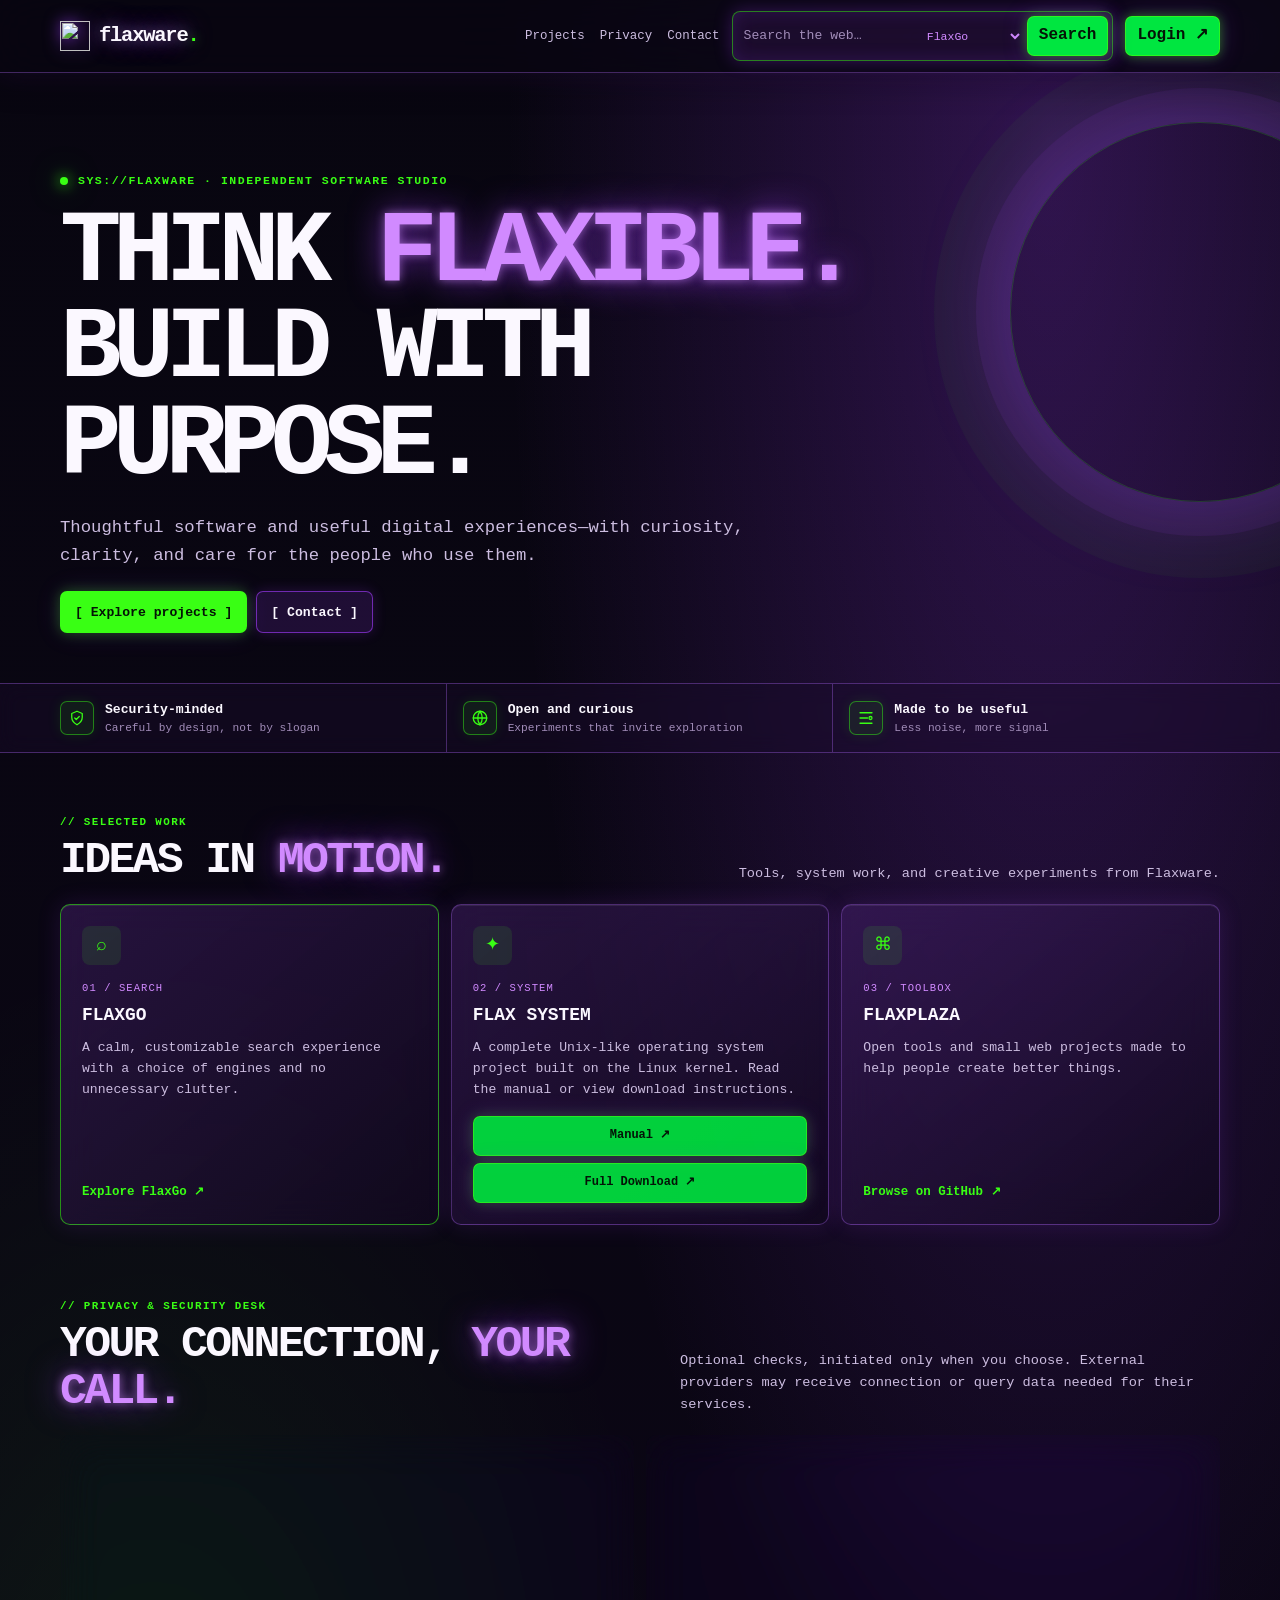
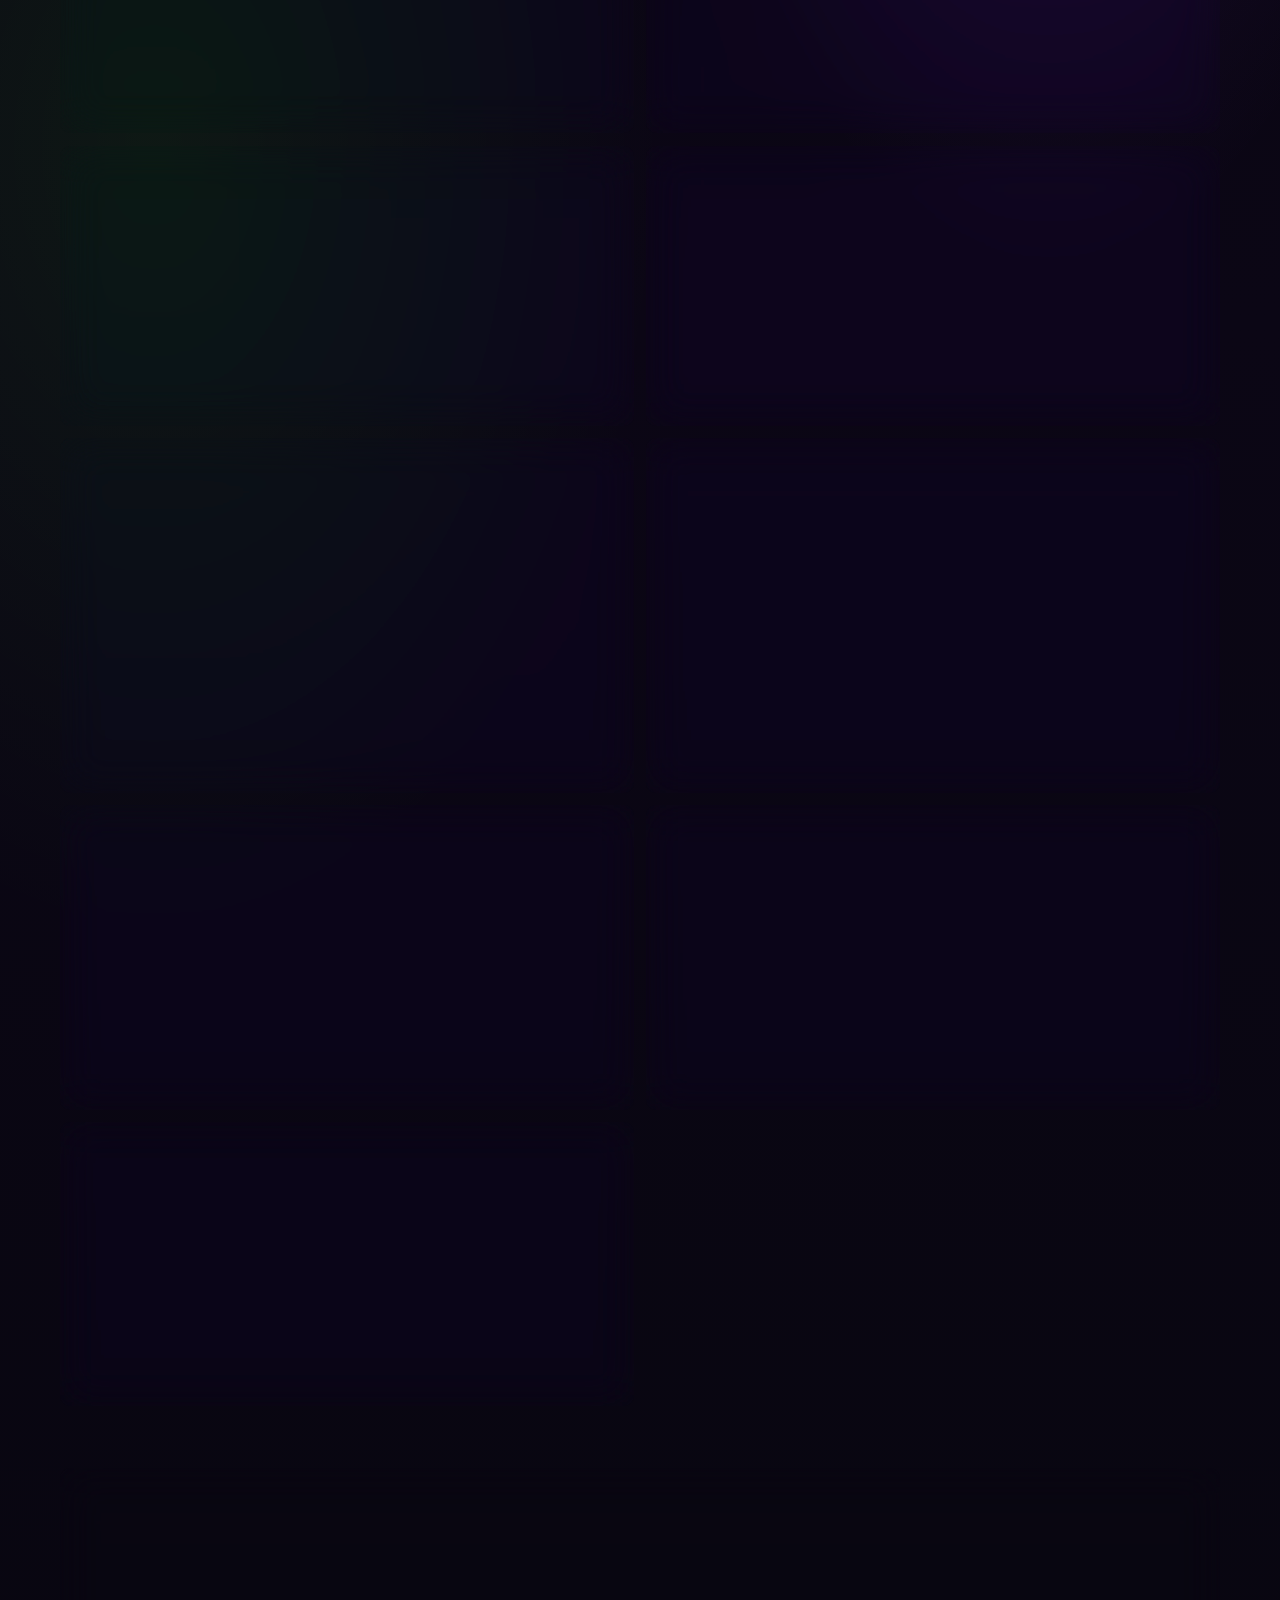
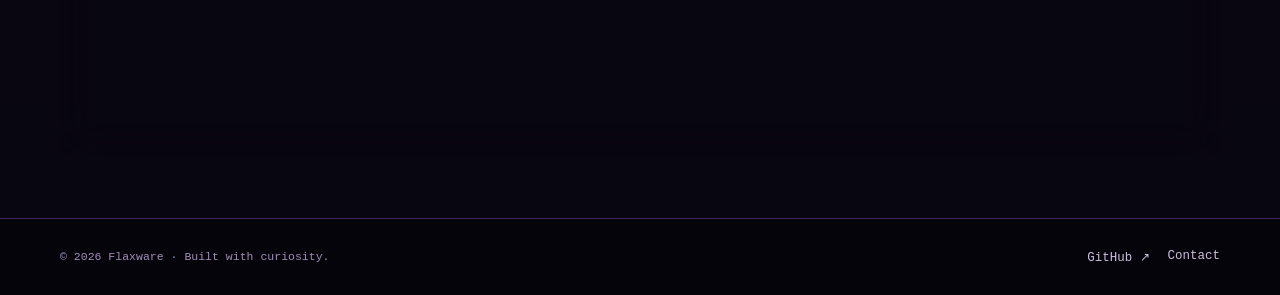
==== commit 81d54d9a: "Revise meta tags and navigation structure Updated meta tags for improved SEO and clarity. Changed na" ====
--- a/index.html
+++ b/index.html
@@ -4,15 +4,15 @@
   <meta charset="UTF-8">
   <meta name="viewport" content="width=device-width, initial-scale=1, viewport-fit=cover">
   <meta name="theme-color" content="#080610">
-  <meta name="description" content="Flaxware — neon-lit tools for privacy, account security, and cyber threat awareness.">
-  <meta property="og:title" content="Flaxware — Thoughtful software, built with intent">
-  <meta property="og:description" content="Privacy tools, useful software, and cyber threat awareness from Flaxware.">
+  <meta name="description" content="Flaxware - Security first, and cyber threat awareness.">
+  <meta property="og:title" content="Flaxware - Logical and creative midsets combined to create security-first ecosystem">
+  <meta property="og:description" content="All in one software in a form of system, and cyber threat awareness from Flaxware.">
   <meta property="og:type" content="website">
   <meta property="og:url" content="https://flaxware.github.io/">
   <link rel="icon" href="/assets/favicon.ico" sizes="any">
   <link rel="apple-touch-icon" href="/assets/logo.png">
   <link rel="canonical" href="https://flaxware.github.io/">
-  <title>Flaxware — Thoughtful software, built with intent</title>
+  <title>FLAXWARE</title>
   <style>
     :root{color-scheme:dark;--bg:#080610;--panel:rgba(19,12,35,.78);--panel2:rgba(43,19,74,.56);--text:#fbf8ff;--muted:#ccbde0;--quiet:#a28db9;--line:rgba(178,106,255,.34);--green:#39ff14;--green2:#00e640;--green-ink:#041306;--purple:#a33dff;--purple2:#d18aff;--content:1160px;--mono:ui-monospace,"SFMono-Regular",Consolas,monospace}
     *,*::before,*::after{box-sizing:border-box}html{scroll-behavior:smooth;scroll-padding-top:100px;-webkit-text-size-adjust:100%}body{margin:0;min-width:320px;overflow-x:hidden;color:var(--text);font:16px/1.6 ui-monospace,"SFMono-Regular",Consolas,monospace;background:radial-gradient(ellipse at 82% 4%,rgba(163,61,255,.26),transparent 34rem),radial-gradient(ellipse at 12% 50%,rgba(57,255,20,.075),transparent 32rem),linear-gradient(180deg,#080610,#0b0615 55%,#080610)}body::before{content:"";position:fixed;inset:0;z-index:-1;pointer-events:none;opacity:.13;background:repeating-linear-gradient(0deg,transparent 0 3px,rgba(170,110,255,.08) 4px,transparent 5px)}a{color:inherit}button,input,select{font:inherit}a,button,select{-webkit-tap-highlight-color:transparent}:focus-visible{outline:2px solid var(--green);outline-offset:4px}::selection{background:var(--green);color:var(--green-ink)}.container{width:min(var(--content),calc(100% - 48px));margin-inline:auto}.skip-link{position:fixed;z-index:100;top:10px;left:10px;padding:10px 14px;transform:translateY(-160%);border:1px solid var(--green);border-radius:8px;background:#100b1b;color:var(--green)}.skip-link:focus{transform:translateY(0)}
@@ -33,7 +33,7 @@
   <a class="skip-link" href="#main">Skip to content</a>
   <header class="site-header"><nav class="navbar container" aria-label="Main navigation">
     <a class="brand" href="#home" aria-label="Flaxware home"><img src="assets/logo.svg" alt=""><span class="brand-name">flaxware<span>.</span></span></a>
-    <div class="nav-tools"><div class="nav-links"><a href="#projects">Projects</a><a href="#privacy">Privacy tools</a><a href="#about">About</a></div>
+    <div class="nav-tools"><div class="nav-links"><a href="#projects">Projects</a><a href="#privacy">Privacy</a><a href="#contact">Contact</a></div>
       <form class="nav-search" id="searchForm" role="search"><label class="sr-only" for="query">Search the web</label><input id="query" name="q" type="search" placeholder="Search the web…" autocomplete="off" required><label class="sr-only" for="engine">Choose search engine</label><select id="engine" aria-label="Choose search engine"><option value="flaxgo">FlaxGo</option><option value="flaxgo-onion" disabled>FlaxGo .onion (address needed)</option><option value="duckduckgo">DuckDuckGo</option><option value="brave">Brave</option><option value="startpage">Startpage</option><option value="youtube">YouTube</option><option value="wikipedia">Wikipedia</option><option value="reddit">Reddit</option></select><button type="submit">Search</button></form>
       <a class="login-button" href="https://proton.me/login" target="_blank" rel="noopener noreferrer">Login ↗</a>
     </div>
@@ -48,7 +48,7 @@
     </div></div></section>
     <section class="section privacy-section" id="privacy"><div class="container"><div class="section-head"><div><p class="section-kicker">// Privacy &amp; security desk</p><h2 class="section-title">Your connection, <span>your call.</span></h2></div><p class="section-intro">Optional checks, initiated only when you choose. External providers may receive connection or query data needed for their services.</p></div>
       <div class="privacy-grid">
-        <article class="tool-card"><div class="tool-top"><div><h3>Tor connection check</h3><p>Open the Tor Project's check page to see whether your connection uses a Tor exit relay.</p></div><span class="tool-tag">On demand</span></div><div class="terminal-output"><span class="result-light" aria-hidden="true"></span><span><strong>CHECK: Tor Project</strong><small>Provider evaluates your connection.</small></span></div><div class="tool-actions"><a class="tool-button" href="https://check.torproject.org/" target="_blank" rel="noopener noreferrer">Check connection ↗</a></div><p class="privacy-note">The Tor Project receives your connection IP; Flaxware does not receive or store the result.</p></article>
+        <article class="tool-card"><div class="tool-top"><div><h3>Tor connection check</h3><p>Open the Tor check page to see whether your connection uses a Tor exit relay.</p></div><span class="tool-tag">On demand</span></div><div class="terminal-output"><span class="result-light" aria-hidden="true"></span><span><strong>CHECK: The Onion Routing</strong><small>Provider evaluates your connection.</small></span></div><div class="tool-actions"><a class="tool-button" href="https://check.torproject.org/" target="_blank" rel="noopener noreferrer">Check connection ↗</a></div><p class="privacy-note">The Tor Project receives your connection IP; Flaxware does not receive or store the result.</p></article>
         <article class="tool-card"><div class="tool-top"><div><h3>DNS lookup</h3><p>Open Kodachi's DNS tool for DNS and resolver diagnostics.</p></div><span class="tool-tag">External tool</span></div><div class="terminal-output"><span class="result-light" aria-hidden="true"></span><span><strong>RUN: dns-check</strong><small>Tool opens on kodachi.cloud.</small></span></div><div class="tool-actions"><a class="tool-button" href="https://kodachi.cloud/tools/dns.html" target="_blank" rel="noopener noreferrer">Open DNS tool ↗</a></div><p class="privacy-note">External website; check its privacy information for data handling details.</p></article>
         <article class="tool-card"><div class="tool-top"><div><h3>IP lookup</h3><p>View public IP and related connection information with Kodachi's IP tool.</p></div><span class="tool-tag">External tool</span></div><div class="terminal-output"><span class="result-light" aria-hidden="true"></span><span><strong>RUN: ip-check</strong><small>Tool opens on kodachi.cloud.</small></span></div><div class="tool-actions"><a class="tool-button" href="https://kodachi.cloud/tools/ip.html" target="_blank" rel="noopener noreferrer">Open IP tool ↗</a></div><p class="privacy-note">The external service can see the public IP address used to connect to it.</p></article>
         <article class="tool-card"><div class="tool-top"><div><h3>WHOIS lookup</h3><p>Search public domain registration details through who.is.</p></div><span class="tool-tag">Domain query</span></div><form class="lookup-form" id="whoisForm"><label class="sr-only" for="whoisDomain">Domain name for WHOIS lookup</label><input id="whoisDomain" name="domain" type="text" placeholder="example.com" autocomplete="url" required><button class="tool-button" type="submit">Look up ↗</button></form><p class="privacy-note">Your query is sent to who.is. Registration data can be redacted or unavailable.</p></article>
@@ -59,18 +59,19 @@
         <article class="tool-card"><div class="tool-top"><div><h3>Kaspersky Cyberthreat Live Map</h3><p>Alternate global threat visualization from Kaspersky; not a local scan.</p></div><span class="tool-tag">Alternate · live</span></div><button class="eye-button" type="button" data-map="kaspersky" aria-controls="kasperskyMap" aria-expanded="false"><svg class="eye-icon" viewBox="0 0 48 48" aria-hidden="true"><path d="M4 24s7-13 20-13 20 13 20 13-7 13-20 13S4 24 4 24Z" fill="none" stroke="currentColor" stroke-width="2.5"/><circle cx="24" cy="24" r="7" fill="none" stroke="currentColor" stroke-width="2.5"/><circle cx="24" cy="24" r="2.5" fill="currentColor"/></svg><span>PRESS TO VIEW KASPERSKY MAP<br><small>Map loads here only after activation</small></span></button><iframe class="map-frame" id="kasperskyMap" title="Kaspersky cyberthreat live map" loading="lazy" referrerpolicy="no-referrer" allow="fullscreen" hidden></iframe><p class="privacy-note">The map loads only after activation. Kaspersky may receive connection data. <a href="https://cybermap.kaspersky.com/" target="_blank" rel="noopener noreferrer">Open map directly ↗</a></p></article>
       </div>
     </div></section>
-    <section class="manifesto" id="about"><div class="container manifesto-box"><div><p class="section-kicker">// About Flaxware</p><h2>Make the useful thing.<br><span>Make it thoughtfully.</span></h2></div><div class="manifesto-copy"><p>Flaxware is a small technology organization turning ambitious ideas into secure, simple, elegant, and useful products.</p><p>From open-source tools to creative experiments, each project is an opportunity to learn, build with care, and make technology feel a little more human.</p><a class="button" href="mailto:superflax.step808@passfwd.com">[ Start a conversation ]</a></div></div></section>
+    <section class="manifesto" id="contact"><div class="container manifesto-box"><div><p class="section-kicker">//contact</p><h2>Let's make ideas our new<br><span>ideals.</span></h2></div><div class="manifesto-copy"><p>Flaxware is a small technology organization turning ambitious ideas into secure, portable, flexible, perfect, efficient and general ideals.</p><p>From open-source tools to creative experiments, each project is an opportunity to learn, build with care, and make technology feel a little more human.</p><a class="button" href="mailto:superflax.step808@passfwd.com">[ Start a conversation ]</a></div></div></section>
   </main>
   <footer class="site-footer"><div class="container footer-inner"><p>© 2026 Flaxware · Built with curiosity.</p><div class="footer-links"><a href="https://github.com/flaxware/flaxplaza" target="_blank" rel="noopener noreferrer">GitHub ↗</a><a href="mailto:superflax.step808@passfwd.com">Contact</a></div></div></footer>
   <script>
     (() => {
       const engines = {
         flaxgo: "https://flaxware.github.io/flaxgo?q=",
+        flaxgoonion: "https://flaxware.github.io/flaxgo.onion/?q=",
         duckduckgo: "https://duckduckgo.com/?q=",
         brave: "https://search.brave.com/search?q=",
         startpage: "https://www.startpage.com/sp/search?query=",
+        wikipedia: "https://en.wikipedia.org/w/index.php?search=",
         youtube: "https://www.youtube.com/results?search_query=",
-        wikipedia: "https://en.wikipedia.org/w/index.php?search=",
         reddit: "https://www.reddit.com/search/?q="
       };
       const form = document.getElementById("searchForm");
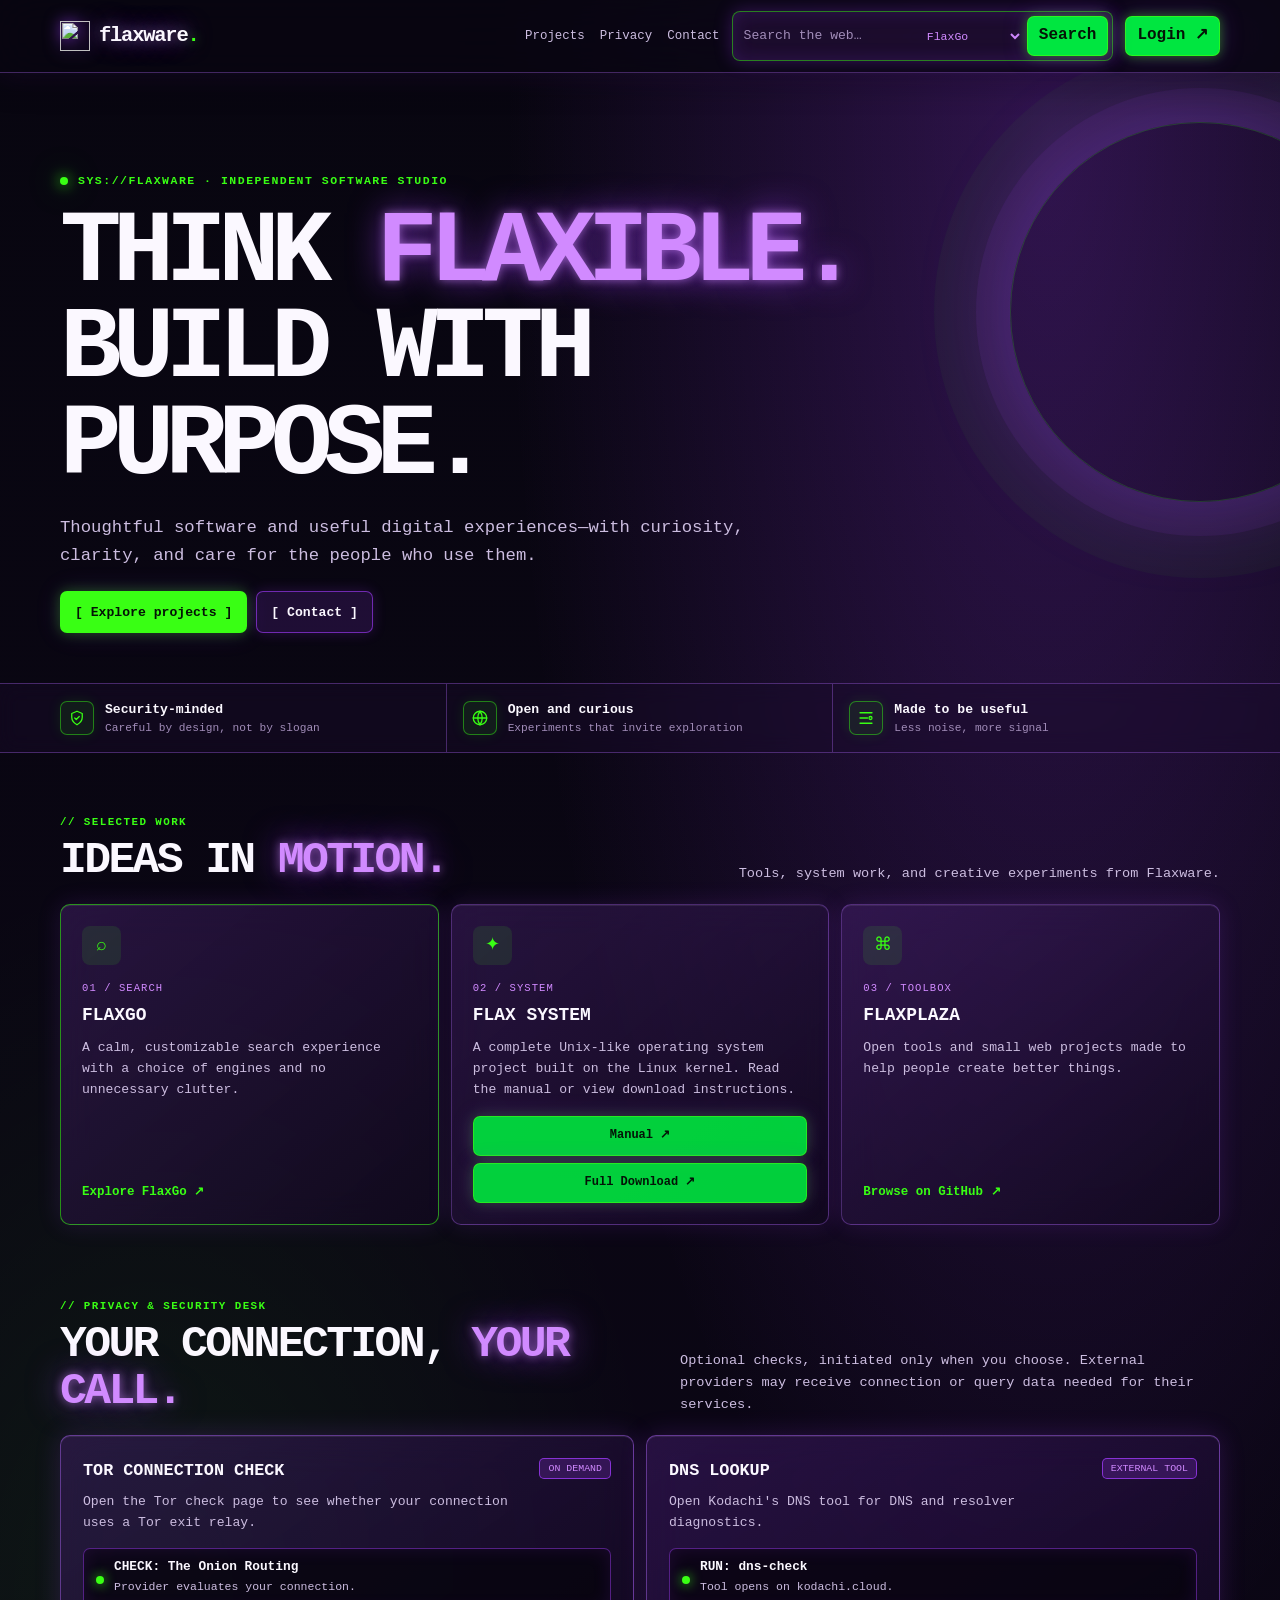
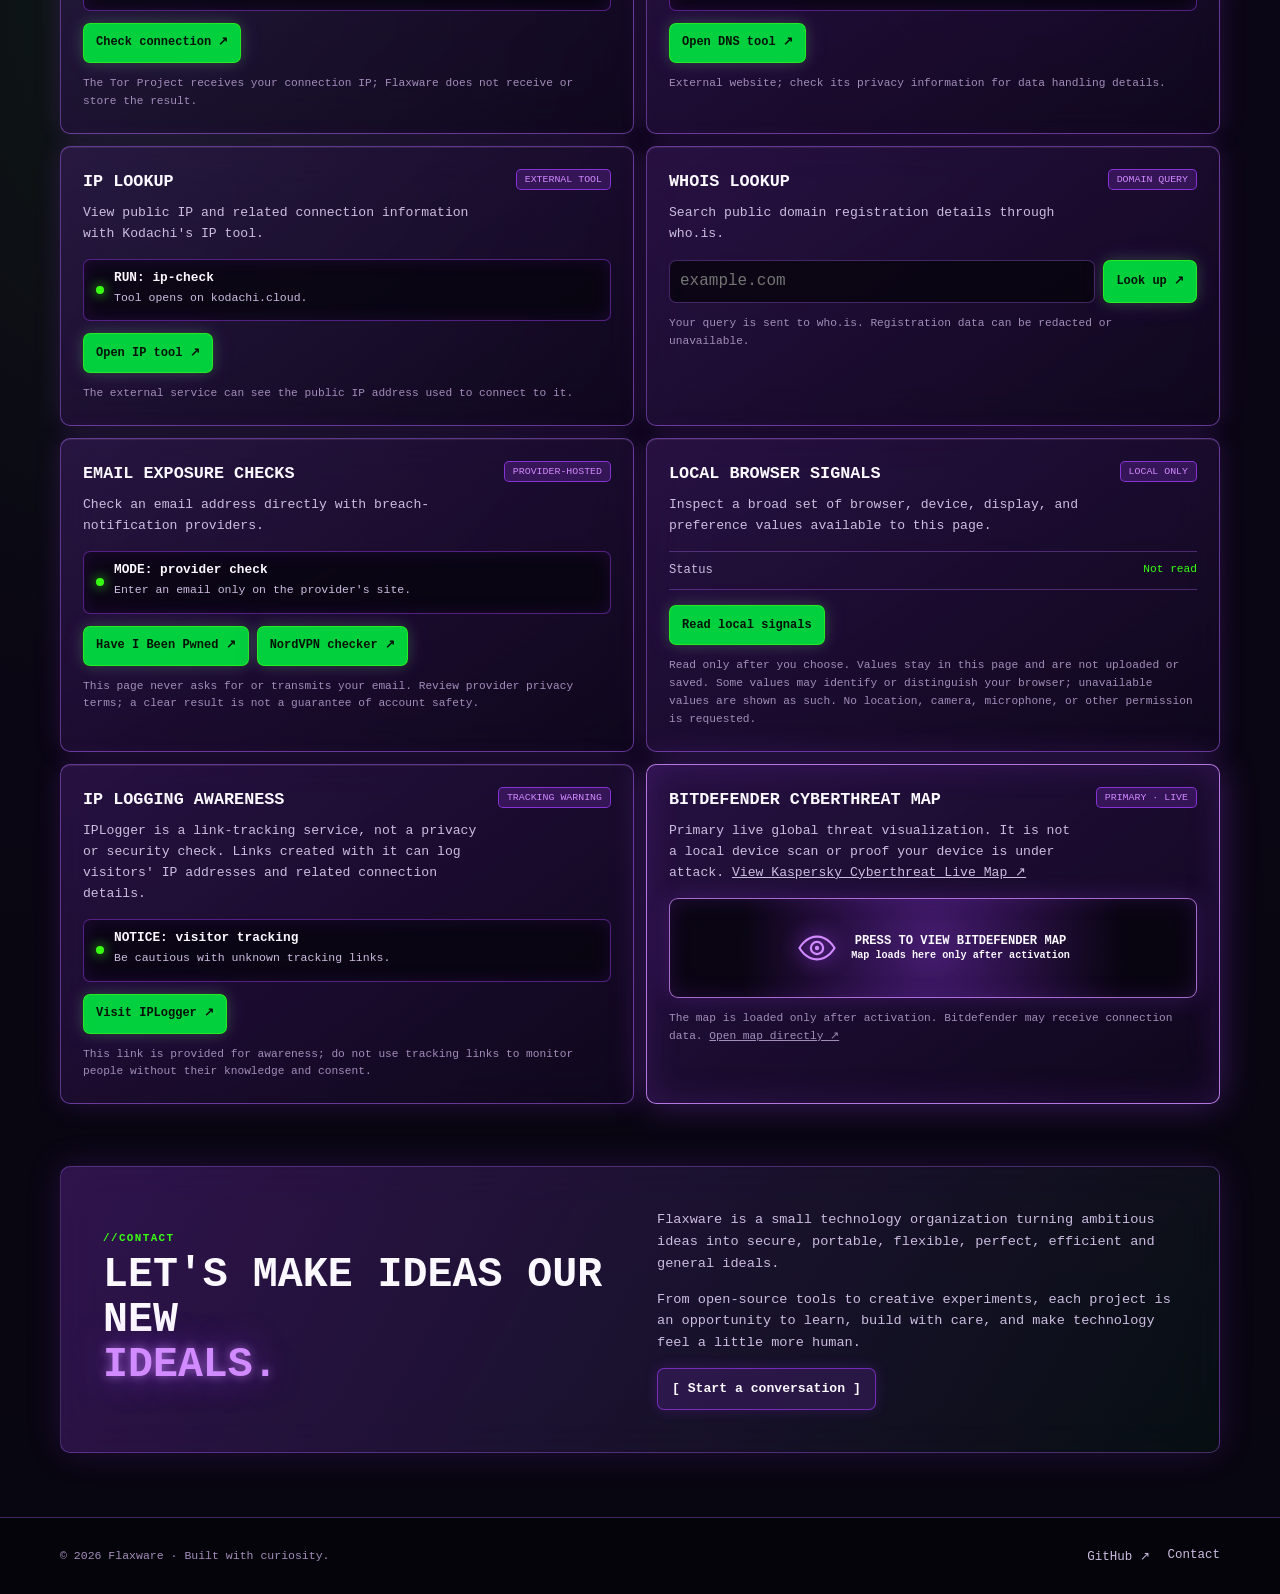
==== commit 26e9f46a: "Update privacy tools and local browser signals" ====
--- a/index.html
+++ b/index.html
@@ -24,7 +24,7 @@
     .manifesto{padding:0 0 64px}.manifesto-box{display:grid;grid-template-columns:1fr 1fr;gap:34px;align-items:center;padding:clamp(22px,5vw,42px);border:1px solid var(--line);border-radius:10px;background:linear-gradient(120deg,rgba(163,61,255,.25),rgba(0,230,64,.045));backdrop-filter:blur(20px);box-shadow:0 0 34px rgba(163,61,255,.17)}.manifesto-box h2{margin:0;font-size:clamp(1.7rem,3.5vw,2.6rem);line-height:1.08;text-transform:uppercase}.manifesto-copy p{margin:0 0 14px;color:var(--muted);font-size:.85rem}.site-footer{border-top:1px solid var(--line);background:rgba(0,0,0,.3)}.footer-inner{min-height:76px;display:flex;align-items:center;justify-content:space-between;gap:20px;padding-block:14px;color:var(--quiet);font-size:.72rem}.footer-inner p{margin:0}.footer-links{display:flex;flex-wrap:wrap;gap:18px}.sr-only{position:absolute;width:1px;height:1px;padding:0;margin:-1px;overflow:hidden;clip:rect(0,0,0,0);white-space:nowrap;border:0}
     @media(max-width:1050px){.navbar{flex-wrap:wrap;padding-block:9px}.nav-links{display:none}.nav-tools{flex:1}.nav-search{flex:1;max-width:520px}.nav-search input{flex:1;width:auto}}
     @media(max-width:800px){.container{width:min(var(--content),calc(100% - 36px))}.project-grid{grid-template-columns:repeat(2,minmax(0,1fr))}.privacy-grid,.manifesto-box{grid-template-columns:1fr}.signal{padding-inline:10px}}
-    @media(max-width:560px){html{scroll-padding-top:132px}.container{width:calc(100% - 28px)}.navbar{min-height:auto;align-items:stretch;flex-direction:column;gap:8px;padding:9px 0}.brand{font-size:1.16rem}.brand img{width:27px;height:27px}.nav-tools{width:100%;flex:initial;gap:6px}.nav-search{width:100%;flex:1;gap:2px;padding:3px}.nav-search input{width:1%;flex:1 1 40px;padding:6px 4px;font-size:16px}.nav-search select{width:78px;flex:0 1 78px;padding:0;font-size:.68rem}.nav-search button{min-height:40px;padding:6px 7px;font-size:.74rem}.login-button{min-height:44px;padding:6px 8px;font-size:.76rem}.hero{padding:48px 0 38px}.hero::after{width:280px;height:280px;right:-190px}.eyebrow{align-items:flex-start;font-size:.64rem;letter-spacing:.07em}h1{font-size:clamp(2.5rem,12.5vw,3.7rem);overflow-wrap:anywhere}.hero-copy{margin:16px 0 19px;font-size:.9rem}.hero-actions{gap:7px}.button{min-height:41px;padding:7px 10px;font-size:.74rem}.signal-inner{grid-template-columns:1fr;padding-block:5px}.signal,.signal:first-child{min-height:58px;padding:8px 0;border-right:0;border-bottom:1px solid var(--line)}.section{padding:48px 0}.section-head{display:block;margin-bottom:16px}.section-intro{margin-top:10px;font-size:.8rem}.project-grid{grid-template-columns:1fr;gap:9px}.project-card{min-height:205px;padding:17px}.privacy-section{padding-top:8px}.privacy-grid{gap:9px}.tool-card{padding:17px 14px;border-radius:8px}.tool-top{display:block;margin-bottom:12px}.tool-card h3{font-size:.98rem}.tool-card p{font-size:.78rem}.tool-tag{display:inline-block;margin-top:7px}.tool-actions{gap:7px}.tool-actions .tool-button{flex:1 1 auto}.lookup-form{flex-wrap:wrap}.lookup-form input{flex-basis:100%;font-size:16px}.lookup-form .tool-button{width:100%}.local-row{gap:8px}.map-frame{height:min(62vh,380px);min-height:260px}.eye-button{min-height:88px;gap:8px;padding:9px 6px;font-size:.66rem}.eye-icon{width:34px;height:34px}.manifesto{padding-bottom:44px}.manifesto-box{padding:20px 15px}.footer-inner{min-height:0;align-items:flex-start;flex-direction:column;gap:10px;padding-block:18px}}
+    @media(max-width:560px){html{scroll-padding-top:132px}.container{width:calc(100% - 28px)}.navbar{min-height:auto;align-items:stretch;flex-direction:column;gap:8px;padding:9px 0}.brand{font-size:1.16rem}.brand img{width:27px;height:27px}.nav-tools{width:100%;flex:initial;gap:6px}.nav-search{width:100%;flex:1;gap:2px;padding:3px}.nav-search input{width:1%;flex:1 1 40px;padding:6px 4px;font-size:16px}.nav-search select{width:78px;flex:0 1 78px;padding:0;font-size:.68rem}.nav-search button{min-height:40px;padding:6px 7px;font-size:.74rem}.login-button{min-height:44px;padding:6px 8px;font-size:.76rem}.hero{padding:48px 0 38px}.hero::after{width:280px;height:280px;right:-190px}.eyebrow{align-items:flex-start;font-size:.64rem;letter-spacing:.07em}h1{font-size:clamp(2.5rem,12.5vw,3.7rem);overflow-wrap:anywhere}.hero-copy{margin:16px 0 19px;font-size:.9rem}.hero-actions{gap:7px}.button{min-height:41px;padding:7px 10px;font-size:.74rem}.signal-inner{grid-template-columns:1fr;padding-block:5px}.signal,.signal:first-child{min-height:58px;padding:8px 0;border-right:0;border-bottom:1px solid var(--line)}.section{padding:48px 0}.section-head{display:block;margin-bottom:16px}.section-intro{margin-top:10px;font-size:.8rem}.project-grid{grid-template-columns:1fr;gap:9px}.project-card{min-height:205px;padding:17px}.privacy-section{padding-top:8px}.privacy-grid{gap:9px}.tool-card{padding:17px 14px;border-radius:8px}.tool-top{display:block;margin-bottom:12px}.tool-card h3{font-size:.98rem}.tool-card p{font-size:.78rem}.tool-tag{display:inline-block;margin-top:7px}.tool-actions{gap:7px}.tool-actions .tool-button{flex:1 1 auto}.lookup-form{flex-wrap:wrap}.lookup-form input{flex-basis:100%;font-size:16px}.lookup-form .tool-button{width:100%}.local-row{gap:8px}.local-row output{max-width:65%}.map-frame{height:min(62vh,380px);min-height:260px}.eye-button{min-height:88px;gap:8px;padding:9px 6px;font-size:.66rem}.eye-icon{width:34px;height:34px}.manifesto{padding-bottom:44px}.manifesto-box{padding:20px 15px}.footer-inner{min-height:0;align-items:flex-start;flex-direction:column;gap:10px;padding-block:18px}}
     @media(max-width:360px){.nav-tools{gap:4px}.nav-search select{width:68px;flex-basis:68px;font-size:.64rem}.nav-search button{padding-inline:5px;font-size:.7rem}.login-button{padding-inline:6px;font-size:.72rem}.tool-card{padding-inline:12px}}
     @media(prefers-reduced-motion:reduce){*,*::before,*::after{scroll-behavior:auto!important;transition-duration:.01ms!important;animation-duration:.01ms!important;animation-iteration-count:1!important}}
   </style>
@@ -53,10 +53,9 @@
         <article class="tool-card"><div class="tool-top"><div><h3>IP lookup</h3><p>View public IP and related connection information with Kodachi's IP tool.</p></div><span class="tool-tag">External tool</span></div><div class="terminal-output"><span class="result-light" aria-hidden="true"></span><span><strong>RUN: ip-check</strong><small>Tool opens on kodachi.cloud.</small></span></div><div class="tool-actions"><a class="tool-button" href="https://kodachi.cloud/tools/ip.html" target="_blank" rel="noopener noreferrer">Open IP tool ↗</a></div><p class="privacy-note">The external service can see the public IP address used to connect to it.</p></article>
         <article class="tool-card"><div class="tool-top"><div><h3>WHOIS lookup</h3><p>Search public domain registration details through who.is.</p></div><span class="tool-tag">Domain query</span></div><form class="lookup-form" id="whoisForm"><label class="sr-only" for="whoisDomain">Domain name for WHOIS lookup</label><input id="whoisDomain" name="domain" type="text" placeholder="example.com" autocomplete="url" required><button class="tool-button" type="submit">Look up ↗</button></form><p class="privacy-note">Your query is sent to who.is. Registration data can be redacted or unavailable.</p></article>
         <article class="tool-card"><div class="tool-top"><div><h3>Email exposure checks</h3><p>Check an email address directly with breach-notification providers.</p></div><span class="tool-tag">Provider-hosted</span></div><div class="terminal-output"><span class="result-light" aria-hidden="true"></span><span><strong>MODE: provider check</strong><small>Enter an email only on the provider's site.</small></span></div><div class="tool-actions"><a class="tool-button" href="https://haveibeenpwned.com/" target="_blank" rel="noopener noreferrer">Have I Been Pwned ↗</a><a class="tool-button" href="https://nordvpn.com/data-leak-checker/" target="_blank" rel="noopener noreferrer">NordVPN checker ↗</a></div><p class="privacy-note">This page never asks for or transmits your email. Review provider privacy terms; a clear result is not a guarantee of account safety.</p></article>
-        <article class="tool-card"><div class="tool-top"><div><h3>Local browser signals</h3><p>Read a few basic values your browser exposes to this page.</p></div><span class="tool-tag">Local only</span></div><div class="local-list" aria-live="polite"><div class="local-row"><span>Language</span><output id="signalLanguage">Not read</output></div><div class="local-row"><span>Time zone</span><output id="signalTimezone">Not read</output></div><div class="local-row"><span>Colour preference</span><output id="signalColor">Not read</output></div></div><div class="tool-actions"><button class="tool-button" id="readSignals" type="button">Read local signals</button></div><p class="privacy-note">Values are read in this browser only when requested. This page does not upload or save them.</p></article>
-        <article class="tool-card"><div class="tool-top"><div><h3>IP logging awareness</h3><p>IPLogger is a link-tracking service, not a privacy or security check. Links created with it can log visitors' IP addresses and related connection details.</p></div><span class="tool-tag">Tracking warning</span></div><div class="terminal-output"><span class="result-light" aria-hidden="true"></span><span><strong>NOTICE: visitor tracking</strong><small>Be cautious with unknown tracking links.</small></span></div><p class="privacy-note">It is not listed as a recommended checker; use the transparent diagnostic links above instead.</p></article>
-        <article class="tool-card map-primary"><div class="tool-top"><div><h3>Bitdefender Cyberthreat Map</h3><p>Primary live global threat visualization. It is not a local device scan or proof your device is under attack.</p></div><span class="tool-tag">PRIMARY · LIVE</span></div><button class="eye-button" type="button" data-map="bitdefender" aria-controls="bitdefenderMap" aria-expanded="false"><svg class="eye-icon" viewBox="0 0 48 48" aria-hidden="true"><path d="M4 24s7-13 20-13 20 13 20 13-7 13-20 13S4 24 4 24Z" fill="none" stroke="currentColor" stroke-width="2.5"/><circle cx="24" cy="24" r="7" fill="none" stroke="currentColor" stroke-width="2.5"/><circle cx="24" cy="24" r="2.5" fill="currentColor"/></svg><span>PRESS TO VIEW BITDEFENDER MAP<br><small>Map loads here only after activation</small></span></button><iframe class="map-frame" id="bitdefenderMap" title="Bitdefender live cyber threat map" loading="lazy" referrerpolicy="no-referrer" allow="fullscreen" hidden></iframe><p class="privacy-note">The map is loaded only after activation. Bitdefender may receive connection data. <a href="https://threatmap.bitdefender.com/" target="_blank" rel="noopener noreferrer">Open map directly ↗</a></p></article>
-        <article class="tool-card"><div class="tool-top"><div><h3>Kaspersky Cyberthreat Live Map</h3><p>Alternate global threat visualization from Kaspersky; not a local scan.</p></div><span class="tool-tag">Alternate · live</span></div><button class="eye-button" type="button" data-map="kaspersky" aria-controls="kasperskyMap" aria-expanded="false"><svg class="eye-icon" viewBox="0 0 48 48" aria-hidden="true"><path d="M4 24s7-13 20-13 20 13 20 13-7 13-20 13S4 24 4 24Z" fill="none" stroke="currentColor" stroke-width="2.5"/><circle cx="24" cy="24" r="7" fill="none" stroke="currentColor" stroke-width="2.5"/><circle cx="24" cy="24" r="2.5" fill="currentColor"/></svg><span>PRESS TO VIEW KASPERSKY MAP<br><small>Map loads here only after activation</small></span></button><iframe class="map-frame" id="kasperskyMap" title="Kaspersky cyberthreat live map" loading="lazy" referrerpolicy="no-referrer" allow="fullscreen" hidden></iframe><p class="privacy-note">The map loads only after activation. Kaspersky may receive connection data. <a href="https://cybermap.kaspersky.com/" target="_blank" rel="noopener noreferrer">Open map directly ↗</a></p></article>
+        <article class="tool-card"><div class="tool-top"><div><h3>Local browser signals</h3><p>Inspect a broad set of browser, device, display, and preference values available to this page.</p></div><span class="tool-tag">Local only</span></div><div class="local-list" id="signalList" aria-live="polite"><div class="local-row"><span>Status</span><output>Not read</output></div></div><div class="tool-actions"><button class="tool-button" id="readSignals" type="button">Read local signals</button></div><p class="privacy-note">Read only after you choose. Values stay in this page and are not uploaded or saved. Some values may identify or distinguish your browser; unavailable values are shown as such. No location, camera, microphone, or other permission is requested.</p></article>
+        <article class="tool-card"><div class="tool-top"><div><h3>IP logging awareness</h3><p>IPLogger is a link-tracking service, not a privacy or security check. Links created with it can log visitors' IP addresses and related connection details.</p></div><span class="tool-tag">Tracking warning</span></div><div class="terminal-output"><span class="result-light" aria-hidden="true"></span><span><strong>NOTICE: visitor tracking</strong><small>Be cautious with unknown tracking links.</small></span></div><div class="tool-actions"><a class="tool-button" href="https://iplogger.org/" target="_blank" rel="noopener noreferrer">Visit IPLogger ↗</a></div><p class="privacy-note">This link is provided for awareness; do not use tracking links to monitor people without their knowledge and consent.</p></article>
+        <article class="tool-card map-primary"><div class="tool-top"><div><h3>Bitdefender Cyberthreat Map</h3><p>Primary live global threat visualization. It is not a local device scan or proof your device is under attack. <a href="https://cybermap.kaspersky.com/" target="_blank" rel="noopener noreferrer">View Kaspersky Cyberthreat Live Map ↗</a></p></div><span class="tool-tag">PRIMARY · LIVE</span></div><button class="eye-button" type="button" data-map="bitdefender" aria-controls="bitdefenderMap" aria-expanded="false"><svg class="eye-icon" viewBox="0 0 48 48" aria-hidden="true"><path d="M4 24s7-13 20-13 20 13 20 13-7 13-20 13S4 24 4 24Z" fill="none" stroke="currentColor" stroke-width="2.5"/><circle cx="24" cy="24" r="7" fill="none" stroke="currentColor" stroke-width="2.5"/><circle cx="24" cy="24" r="2.5" fill="currentColor"/></svg><span>PRESS TO VIEW BITDEFENDER MAP<br><small>Map loads here only after activation</small></span></button><iframe class="map-frame" id="bitdefenderMap" title="Bitdefender live cyber threat map" loading="lazy" referrerpolicy="no-referrer" allow="fullscreen" hidden></iframe><p class="privacy-note">The map is loaded only after activation. Bitdefender may receive connection data. <a href="https://threatmap.bitdefender.com/" target="_blank" rel="noopener noreferrer">Open map directly ↗</a></p></article>
       </div>
     </div></section>
     <section class="manifesto" id="contact"><div class="container manifesto-box"><div><p class="section-kicker">//contact</p><h2>Let's make ideas our new<br><span>ideals.</span></h2></div><div class="manifesto-copy"><p>Flaxware is a small technology organization turning ambitious ideas into secure, portable, flexible, perfect, efficient and general ideals.</p><p>From open-source tools to creative experiments, each project is an opportunity to learn, build with care, and make technology feel a little more human.</p><a class="button" href="mailto:superflax.step808@passfwd.com">[ Start a conversation ]</a></div></div></section>
@@ -83,10 +82,8 @@
       document.addEventListener("keydown", (event) => { const target = event.target; const typing = target instanceof HTMLElement && (target.isContentEditable || /^(INPUT|TEXTAREA|SELECT)$/.test(target.tagName)); if (event.key === "/" && !typing && !event.altKey && !event.ctrlKey && !event.metaKey) { event.preventDefault(); query.focus(); } });
       document.querySelectorAll("[data-map]").forEach((button) => {
         button.addEventListener("click", () => {
-          const provider = button.dataset.map;
-          const frame = document.getElementById(provider === "bitdefender" ? "bitdefenderMap" : "kasperskyMap");
-          const mapUrl = provider === "bitdefender" ? "https://threatmap.bitdefender.com/" : "https://cybermap.kaspersky.com/";
-          if (!frame.src) frame.src = mapUrl;
+          const frame = document.getElementById("bitdefenderMap");
+          if (!frame.src) frame.src = "https://threatmap.bitdefender.com/";
           frame.hidden = false;
           button.setAttribute("aria-expanded", "true");
           button.querySelector("small").textContent = "Map loaded below. Press again to focus it.";
@@ -104,13 +101,58 @@
       });
       whoisInput.addEventListener("input", (event) => event.currentTarget.setCustomValidity(""));
       document.getElementById("readSignals").addEventListener("click", () => {
-        const language = navigator.language || "Not available";
-        let timezone = "Not available";
-        try { timezone = Intl.DateTimeFormat().resolvedOptions().timeZone || timezone; } catch (_) { /* Unavailable in this browser. */ }
-        const color = window.matchMedia("(prefers-color-scheme: dark)").matches ? "Dark" : "Light";
-        document.getElementById("signalLanguage").textContent = language;
-        document.getElementById("signalTimezone").textContent = timezone;
-        document.getElementById("signalColor").textContent = color;
+        const list = document.getElementById("signalList");
+        const rows = [];
+        const add = (label, value) => rows.push([label, value === undefined || value === null || value === "" ? "Not available" : String(value)]);
+        const preference = (query) => { try { return window.matchMedia(query).matches ? "Yes" : "No"; } catch (_) { return "Not available"; } };
+        const number = (value) => Number.isFinite(value) ? value : "Not available";
+        let timezone = "Not available", locale = "Not available";
+        try { const date = Intl.DateTimeFormat(); timezone = date.resolvedOptions().timeZone || timezone; locale = date.resolvedOptions().locale || locale; } catch (_) { /* Intl may be unavailable. */ }
+        let storage = "Not available";
+        try { storage = typeof navigator.storage?.estimate === "function" ? "Available" : "Not exposed"; } catch (_) { storage = "Unavailable"; }
+        add("Browser user agent", navigator.userAgent);
+        add("Platform", navigator.userAgentData?.platform || navigator.platform);
+        add("Browser vendor", navigator.vendor);
+        add("Preferred language", navigator.language);
+        add("All languages", navigator.languages?.join(", "));
+        add("Locale", locale);
+        add("Time zone", timezone);
+        add("UTC offset", `UTC${new Date().getTimezoneOffset() <= 0 ? "+" : "−"}${Math.floor(Math.abs(new Date().getTimezoneOffset()) / 60).toString().padStart(2, "0")}:${(Math.abs(new Date().getTimezoneOffset()) % 60).toString().padStart(2, "0")}`);
+        add("Cookies enabled", navigator.cookieEnabled ? "Yes" : "No");
+        add("Browser online status", navigator.onLine ? "Online" : "Offline");
+        add("Do Not Track", navigator.doNotTrack || window.doNotTrack || "Not set");
+        add("Hardware concurrency (logical cores)", navigator.hardwareConcurrency);
+        add("Device memory (GB, approximate)", navigator.deviceMemory);
+        add("Touch points", navigator.maxTouchPoints);
+        add("PDF viewer enabled", navigator.pdfViewerEnabled === undefined ? "Not exposed" : navigator.pdfViewerEnabled ? "Yes" : "No");
+        add("Storage API", storage);
+        add("Screen size", `${screen.width} × ${screen.height} CSS px`);
+        add("Available screen area", `${screen.availWidth} × ${screen.availHeight} CSS px`);
+        add("Viewport size", `${window.innerWidth} × ${window.innerHeight} CSS px`);
+        add("Device pixel ratio", window.devicePixelRatio);
+        add("Screen color depth", `${screen.colorDepth}-bit`);
+        add("Screen pixel depth", `${screen.pixelDepth}-bit`);
+        add("Orientation", screen.orientation?.type || "Not exposed");
+        add("Color scheme: dark", preference("(prefers-color-scheme: dark)") === "Yes" ? "Preferred" : preference("(prefers-color-scheme: light)") === "Yes" ? "Light preferred" : "No preference / unavailable");
+        add("Reduced motion", preference("(prefers-reduced-motion: reduce)"));
+        add("High contrast", preference("(prefers-contrast: more)"));
+        add("Forced colors", preference("(forced-colors: active)"));
+        add("Pointer type: coarse", preference("(pointer: coarse)"));
+        add("Hover support", preference("(hover: hover)"));
+        const connection = navigator.connection || navigator.mozConnection || navigator.webkitConnection;
+        add("Connection type", connection?.type);
+        add("Connection effective type", connection?.effectiveType);
+        add("Estimated downlink (Mbps)", connection?.downlink);
+        add("Estimated round-trip time (ms)", connection?.rtt);
+        add("Data saver preference", connection?.saveData === undefined ? "Not exposed" : connection.saveData ? "On" : "Off");
+        if (typeof navigator.getBattery === "function") add("Battery API", "Supported; not queried");
+        else add("Battery API", "Not exposed");
+        list.replaceChildren(...rows.map(([label, value]) => {
+          const row = document.createElement("div"); row.className = "local-row";
+          const name = document.createElement("span"); name.textContent = label;
+          const output = document.createElement("output"); output.textContent = value;
+          row.append(name, output); return row;
+        }));
       });
     })();
   </script>
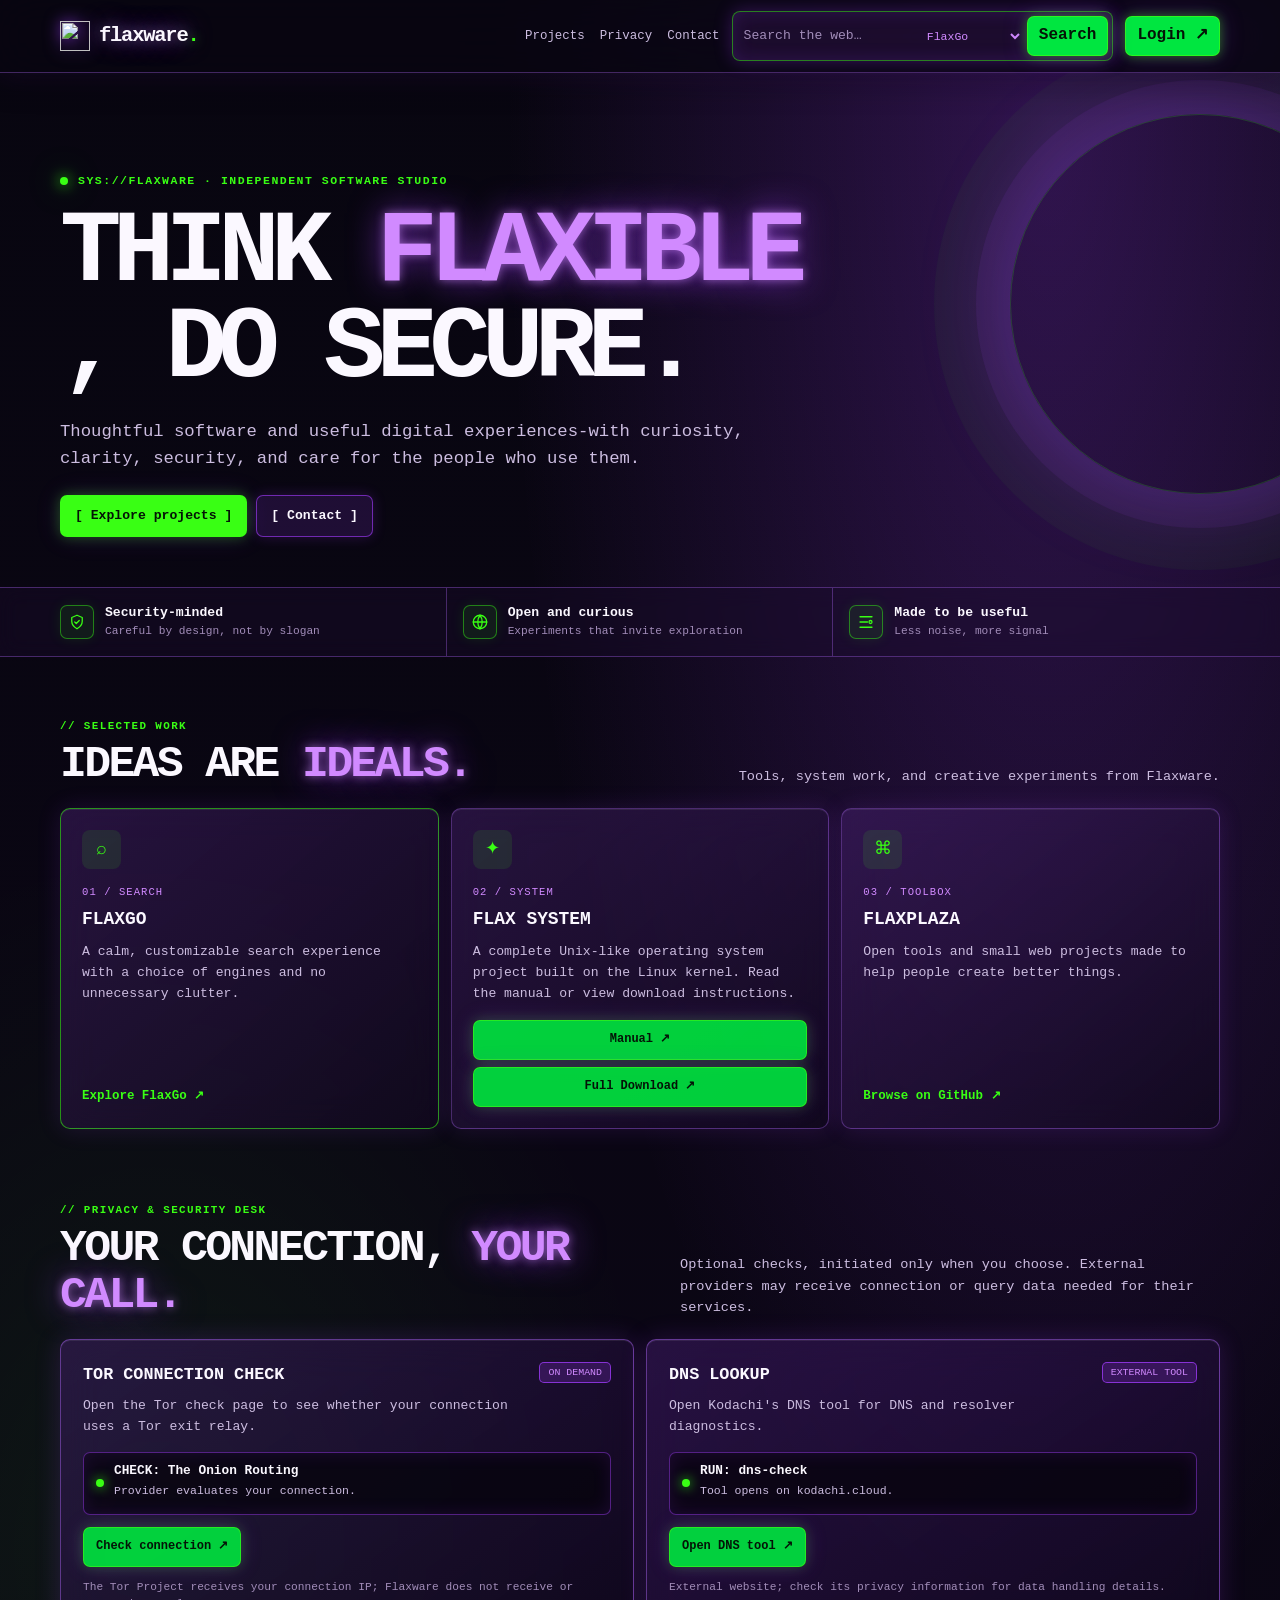
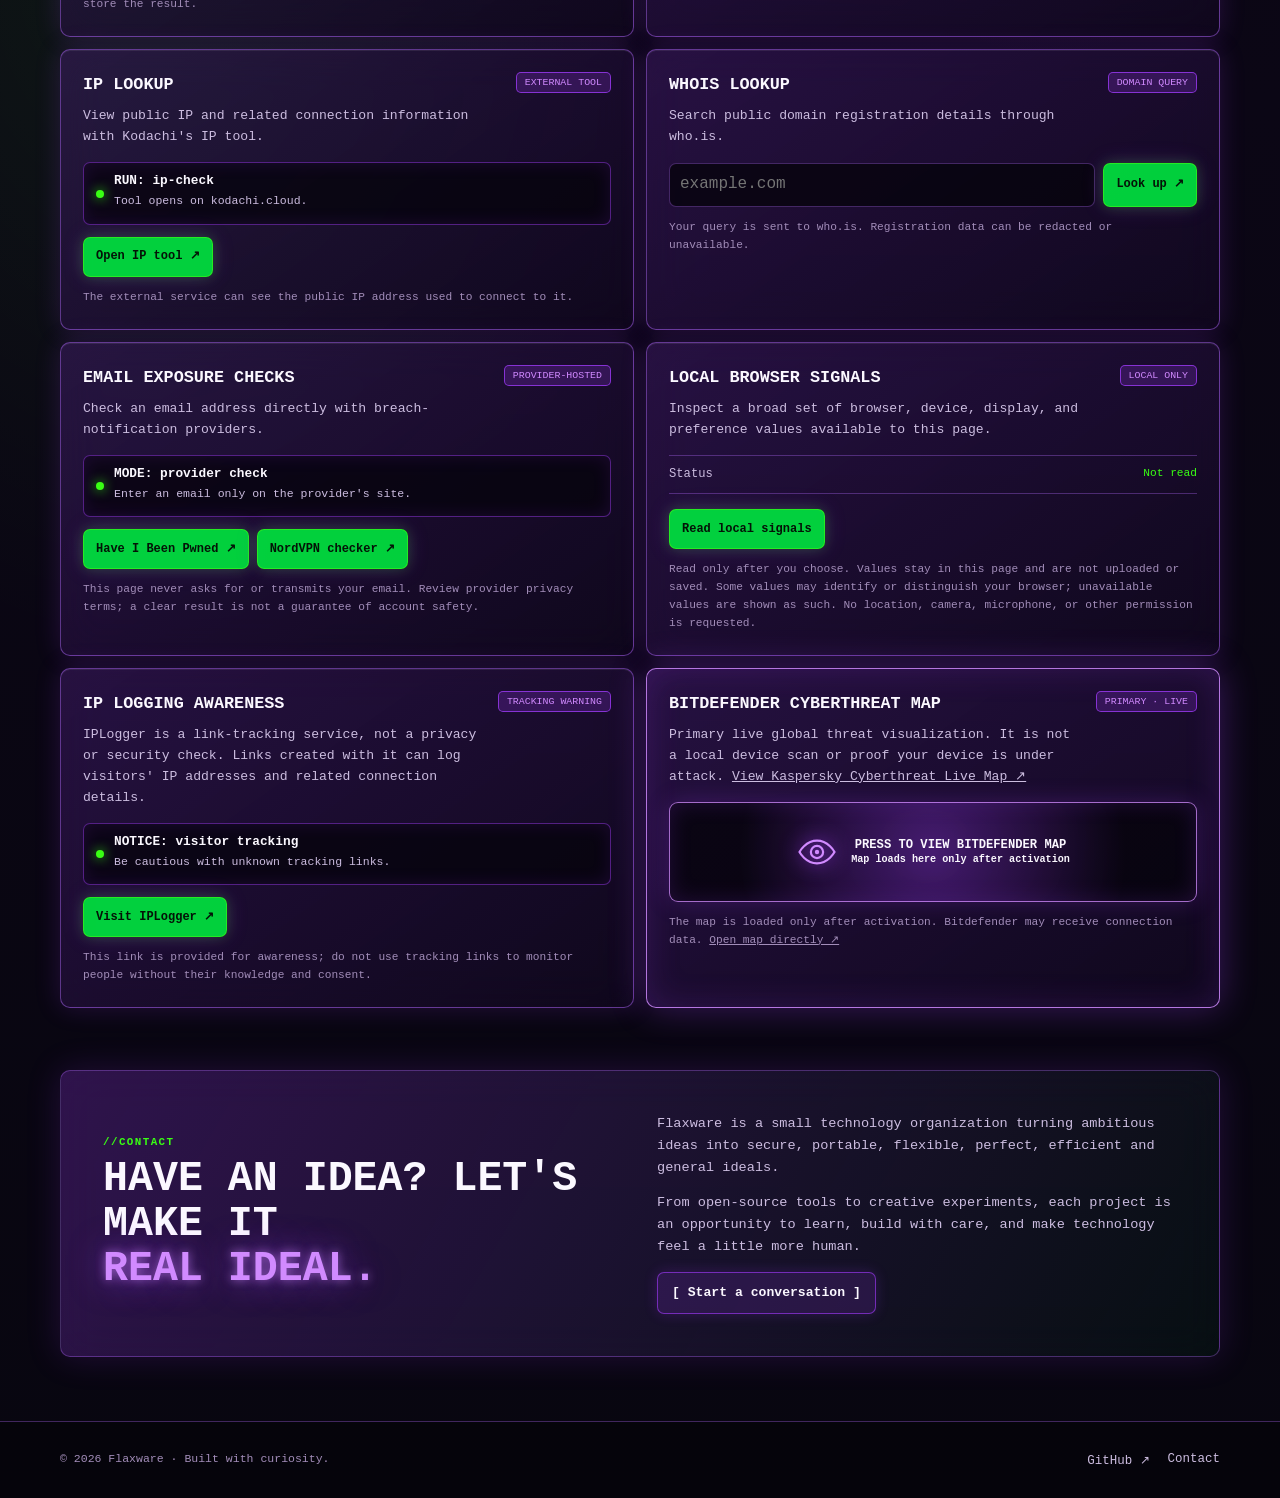
==== commit fd420bf9: "Revise hero and project sections for clarity Updated hero section text and project section title for" ====
--- a/index.html
+++ b/index.html
@@ -39,9 +39,9 @@
     </div>
   </nav></header>
   <main id="main">
-    <section class="hero" id="home"><div class="container hero-content"><p class="eyebrow"><span class="live-dot" aria-hidden="true"></span> SYS://FLAXWARE · INDEPENDENT SOFTWARE STUDIO</p><h1>Think <span class="accent">flaxible.</span><br>Build with purpose.</h1><p class="hero-copy">Thoughtful software and useful digital experiences—with curiosity, clarity, and care for the people who use them.</p><div class="hero-actions"><a class="button button-primary" href="#projects">[ Explore projects ]</a><a class="button button-secondary" href="mailto:superflax.step808@passfwd.com">[ Contact ]</a></div></div></section>
+    <section class="hero" id="home"><div class="container hero-content"><p class="eyebrow"><span class="live-dot" aria-hidden="true"></span> SYS://FLAXWARE · INDEPENDENT SOFTWARE STUDIO</p><h1>Think <span class="accent">flaxible</span><br>, do secure.</h1><p class="hero-copy">Thoughtful software and useful digital experiences-with curiosity, clarity, security, and care for the people who use them.</p><div class="hero-actions"><a class="button button-primary" href="#projects">[ Explore projects ]</a><a class="button button-secondary" href="mailto:superflax.step808@passfwd.com">[ Contact ]</a></div></div></section>
     <section class="signal-strip" aria-label="Flaxware principles"><div class="signal-inner container"><div class="signal"><span class="signal-icon" aria-hidden="true"><svg viewBox="0 0 24 24"><path d="M12 3 19 6v5c0 4.5-3 7.7-7 10-4-2.3-7-5.5-7-10V6z"/><path d="m9 12 2 2 4-4"/></svg></span><span><strong>Security-minded</strong><small>Careful by design, not by slogan</small></span></div><div class="signal"><span class="signal-icon" aria-hidden="true"><svg viewBox="0 0 24 24"><circle cx="12" cy="12" r="9"/><path d="M3 12h18M12 3a15 15 0 0 1 0 18M12 3a15 15 0 0 0 0 18"/></svg></span><span><strong>Open and curious</strong><small>Experiments that invite exploration</small></span></div><div class="signal"><span class="signal-icon" aria-hidden="true"><svg viewBox="0 0 24 24"><path d="M4 5h16M4 12h10M4 19h16"/><circle cx="18" cy="12" r="2"/></svg></span><span><strong>Made to be useful</strong><small>Less noise, more signal</small></span></div></div></section>
-    <section class="section" id="projects"><div class="container"><div class="section-head"><div><p class="section-kicker">// Selected work</p><h2 class="section-title">Ideas in <span>motion.</span></h2></div><p class="section-intro">Tools, system work, and creative experiments from Flaxware.</p></div><div class="project-grid">
+    <section class="section" id="projects"><div class="container"><div class="section-head"><div><p class="section-kicker">// Selected work</p><h2 class="section-title">Ideas are <span>ideals.</span></h2></div><p class="section-intro">Tools, system work, and creative experiments from Flaxware.</p></div><div class="project-grid">
       <article class="project-card featured"><div class="project-icon" aria-hidden="true">⌕</div><p class="project-number">01 / SEARCH</p><h3>FlaxGo</h3><p>A calm, customizable search experience with a choice of engines and no unnecessary clutter.</p><a href="https://flaxware.github.io/flaxgo">Explore FlaxGo ↗</a></article>
       <article class="project-card"><div class="project-icon" aria-hidden="true">✦</div><p class="project-number">02 / SYSTEM</p><h3>FLAX SYSTEM</h3><p>A complete Unix-like operating system project built on the Linux kernel. Read the manual or view download instructions.</p><div class="system-actions"><a class="tool-button" href="https://github.com/flaxware/flax.system/blob/main/README.md" target="_blank" rel="noopener noreferrer">Manual ↗</a><a class="tool-button" href="https://github.com/flaxware/flax.system/blob/main/DOWNLOAD.md" target="_blank" rel="noopener noreferrer">Full Download ↗</a></div></article>
       <article class="project-card"><div class="project-icon" aria-hidden="true">⌘</div><p class="project-number">03 / TOOLBOX</p><h3>FlaxPlaza</h3><p>Open tools and small web projects made to help people create better things.</p><a href="https://github.com/flaxware/flaxplaza" target="_blank" rel="noopener noreferrer">Browse on GitHub ↗</a></article>
@@ -58,7 +58,7 @@
         <article class="tool-card map-primary"><div class="tool-top"><div><h3>Bitdefender Cyberthreat Map</h3><p>Primary live global threat visualization. It is not a local device scan or proof your device is under attack. <a href="https://cybermap.kaspersky.com/" target="_blank" rel="noopener noreferrer">View Kaspersky Cyberthreat Live Map ↗</a></p></div><span class="tool-tag">PRIMARY · LIVE</span></div><button class="eye-button" type="button" data-map="bitdefender" aria-controls="bitdefenderMap" aria-expanded="false"><svg class="eye-icon" viewBox="0 0 48 48" aria-hidden="true"><path d="M4 24s7-13 20-13 20 13 20 13-7 13-20 13S4 24 4 24Z" fill="none" stroke="currentColor" stroke-width="2.5"/><circle cx="24" cy="24" r="7" fill="none" stroke="currentColor" stroke-width="2.5"/><circle cx="24" cy="24" r="2.5" fill="currentColor"/></svg><span>PRESS TO VIEW BITDEFENDER MAP<br><small>Map loads here only after activation</small></span></button><iframe class="map-frame" id="bitdefenderMap" title="Bitdefender live cyber threat map" loading="lazy" referrerpolicy="no-referrer" allow="fullscreen" hidden></iframe><p class="privacy-note">The map is loaded only after activation. Bitdefender may receive connection data. <a href="https://threatmap.bitdefender.com/" target="_blank" rel="noopener noreferrer">Open map directly ↗</a></p></article>
       </div>
     </div></section>
-    <section class="manifesto" id="contact"><div class="container manifesto-box"><div><p class="section-kicker">//contact</p><h2>Let's make ideas our new<br><span>ideals.</span></h2></div><div class="manifesto-copy"><p>Flaxware is a small technology organization turning ambitious ideas into secure, portable, flexible, perfect, efficient and general ideals.</p><p>From open-source tools to creative experiments, each project is an opportunity to learn, build with care, and make technology feel a little more human.</p><a class="button" href="mailto:superflax.step808@passfwd.com">[ Start a conversation ]</a></div></div></section>
+    <section class="manifesto" id="contact"><div class="container manifesto-box"><div><p class="section-kicker">//contact</p><h2>Have an idea? Let's make it <br><span>real ideal.</span></h2></div><div class="manifesto-copy"><p>Flaxware is a small technology organization turning ambitious ideas into secure, portable, flexible, perfect, efficient and general ideals.</p><p>From open-source tools to creative experiments, each project is an opportunity to learn, build with care, and make technology feel a little more human.</p><a class="button" href="mailto:superflax.step808@passfwd.com">[ Start a conversation ]</a></div></div></section>
   </main>
   <footer class="site-footer"><div class="container footer-inner"><p>© 2026 Flaxware · Built with curiosity.</p><div class="footer-links"><a href="https://github.com/flaxware/flaxplaza" target="_blank" rel="noopener noreferrer">GitHub ↗</a><a href="mailto:superflax.step808@passfwd.com">Contact</a></div></div></footer>
   <script>
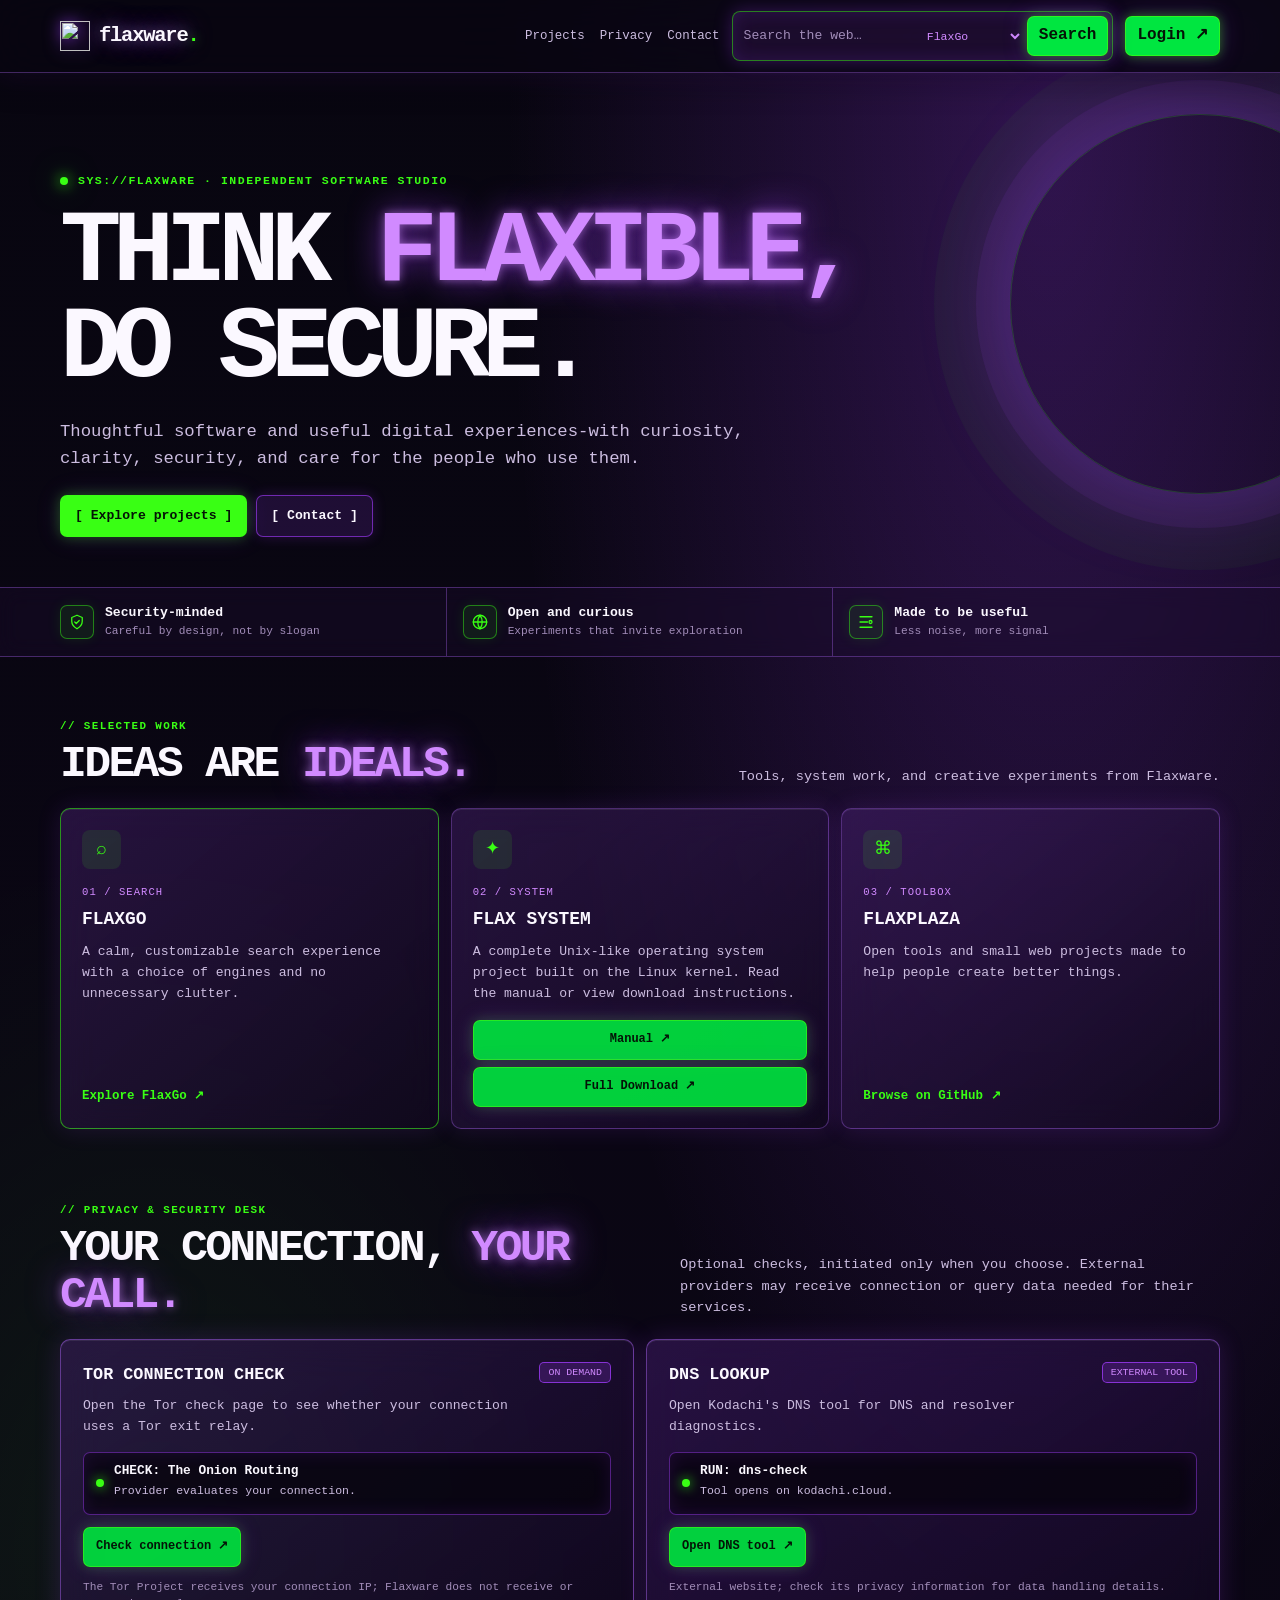
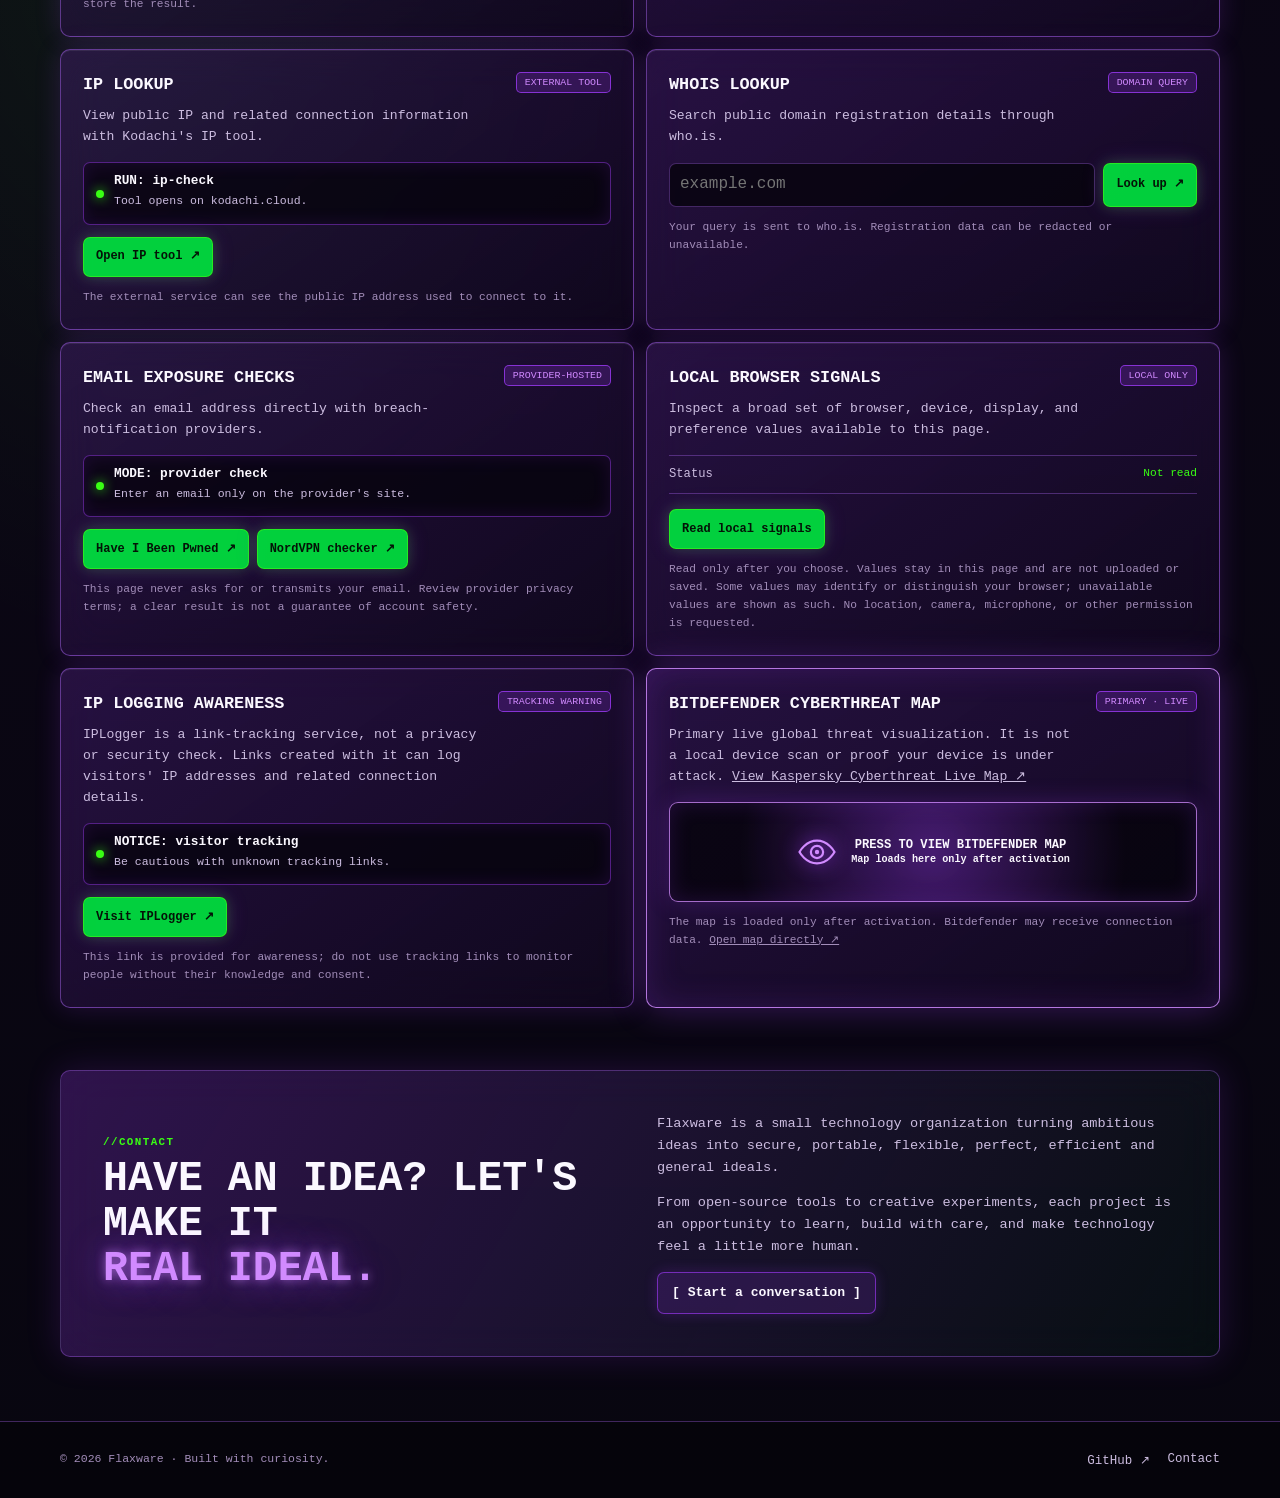
==== commit 5186a6c3: "Fix formatting issues in index.html" ====
--- a/index.html
+++ b/index.html
@@ -39,7 +39,7 @@
     </div>
   </nav></header>
   <main id="main">
-    <section class="hero" id="home"><div class="container hero-content"><p class="eyebrow"><span class="live-dot" aria-hidden="true"></span> SYS://FLAXWARE · INDEPENDENT SOFTWARE STUDIO</p><h1>Think <span class="accent">flaxible</span><br>, do secure.</h1><p class="hero-copy">Thoughtful software and useful digital experiences-with curiosity, clarity, security, and care for the people who use them.</p><div class="hero-actions"><a class="button button-primary" href="#projects">[ Explore projects ]</a><a class="button button-secondary" href="mailto:superflax.step808@passfwd.com">[ Contact ]</a></div></div></section>
+    <section class="hero" id="home"><div class="container hero-content"><p class="eyebrow"><span class="live-dot" aria-hidden="true"></span> SYS://FLAXWARE · INDEPENDENT SOFTWARE STUDIO</p><h1>Think <span class="accent">flaxible,</span><br> do secure.</h1><p class="hero-copy">Thoughtful software and useful digital experiences-with curiosity, clarity, security, and care for the people who use them.</p><div class="hero-actions"><a class="button button-primary" href="#projects">[ Explore projects ]</a><a class="button button-secondary" href="mailto:superflax.step808@passfwd.com">[ Contact ]</a></div></div></section>
     <section class="signal-strip" aria-label="Flaxware principles"><div class="signal-inner container"><div class="signal"><span class="signal-icon" aria-hidden="true"><svg viewBox="0 0 24 24"><path d="M12 3 19 6v5c0 4.5-3 7.7-7 10-4-2.3-7-5.5-7-10V6z"/><path d="m9 12 2 2 4-4"/></svg></span><span><strong>Security-minded</strong><small>Careful by design, not by slogan</small></span></div><div class="signal"><span class="signal-icon" aria-hidden="true"><svg viewBox="0 0 24 24"><circle cx="12" cy="12" r="9"/><path d="M3 12h18M12 3a15 15 0 0 1 0 18M12 3a15 15 0 0 0 0 18"/></svg></span><span><strong>Open and curious</strong><small>Experiments that invite exploration</small></span></div><div class="signal"><span class="signal-icon" aria-hidden="true"><svg viewBox="0 0 24 24"><path d="M4 5h16M4 12h10M4 19h16"/><circle cx="18" cy="12" r="2"/></svg></span><span><strong>Made to be useful</strong><small>Less noise, more signal</small></span></div></div></section>
     <section class="section" id="projects"><div class="container"><div class="section-head"><div><p class="section-kicker">// Selected work</p><h2 class="section-title">Ideas are <span>ideals.</span></h2></div><p class="section-intro">Tools, system work, and creative experiments from Flaxware.</p></div><div class="project-grid">
       <article class="project-card featured"><div class="project-icon" aria-hidden="true">⌕</div><p class="project-number">01 / SEARCH</p><h3>FlaxGo</h3><p>A calm, customizable search experience with a choice of engines and no unnecessary clutter.</p><a href="https://flaxware.github.io/flaxgo">Explore FlaxGo ↗</a></article>
